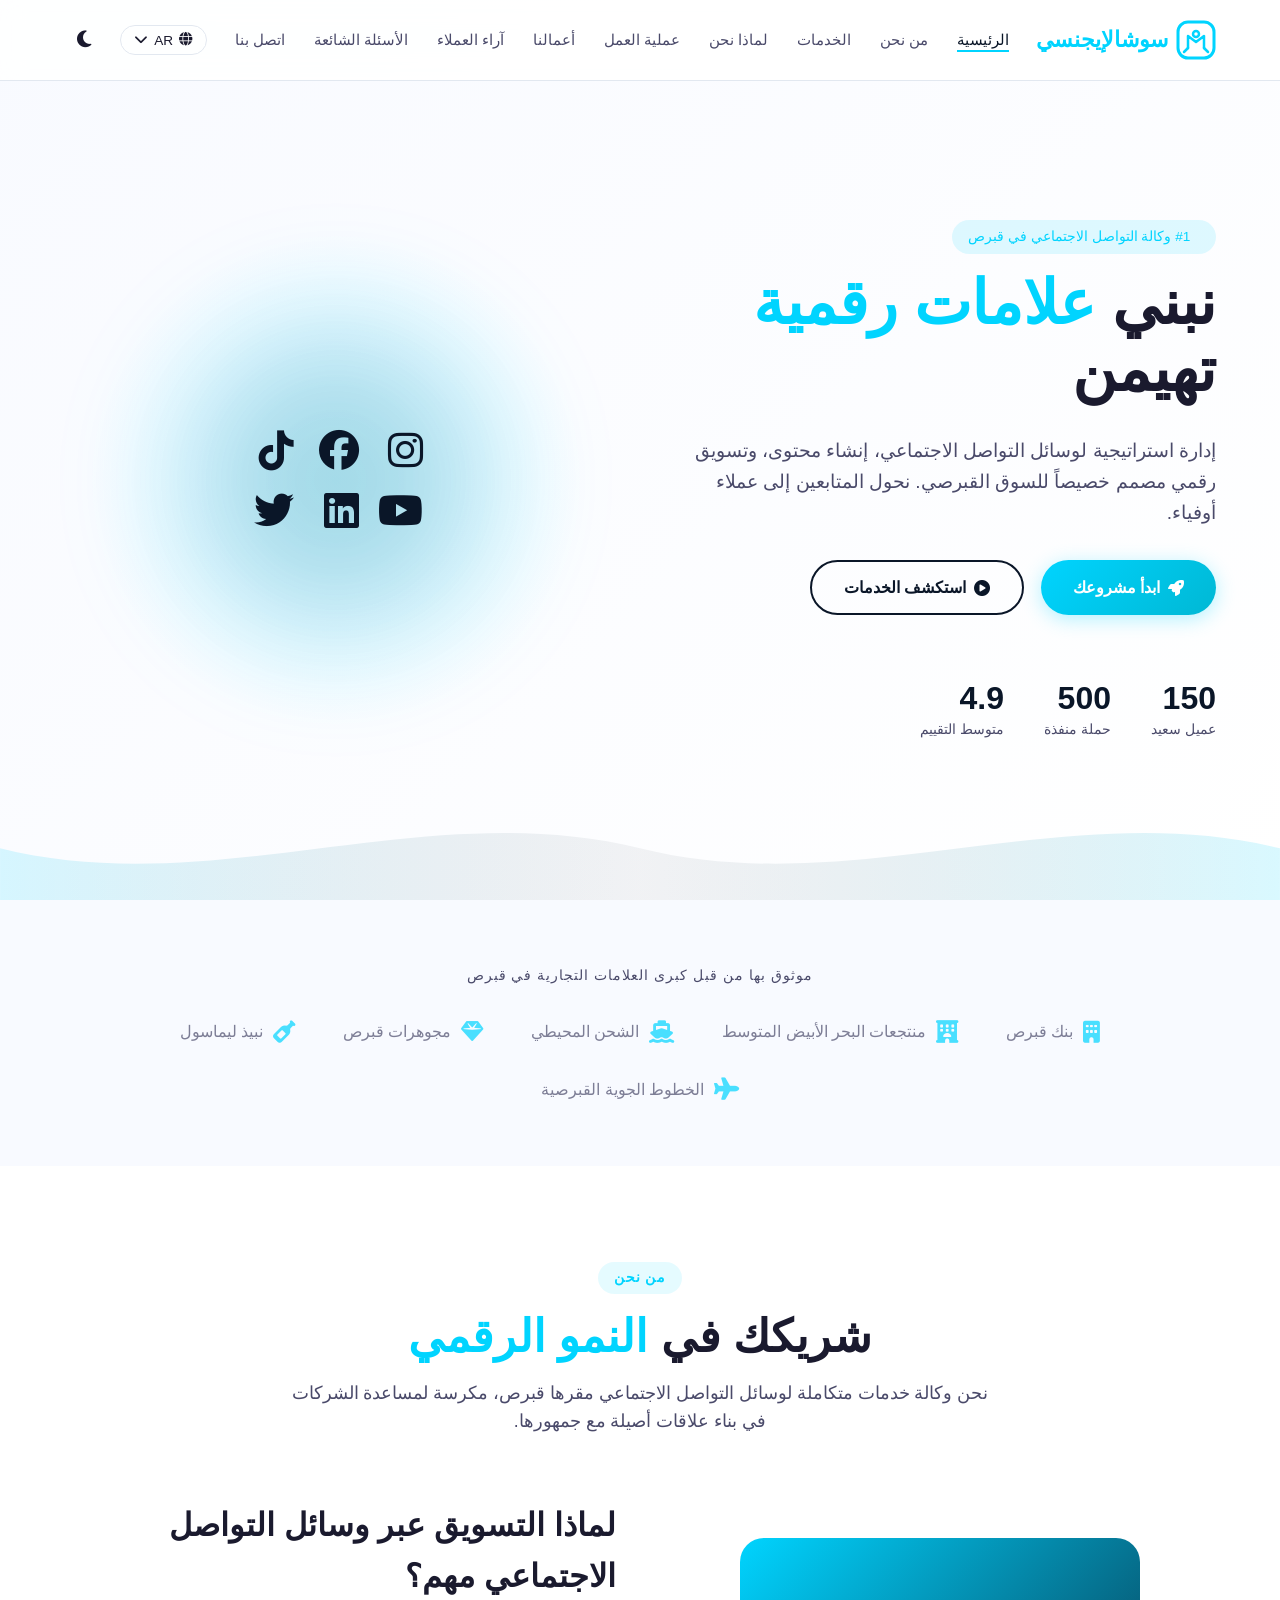
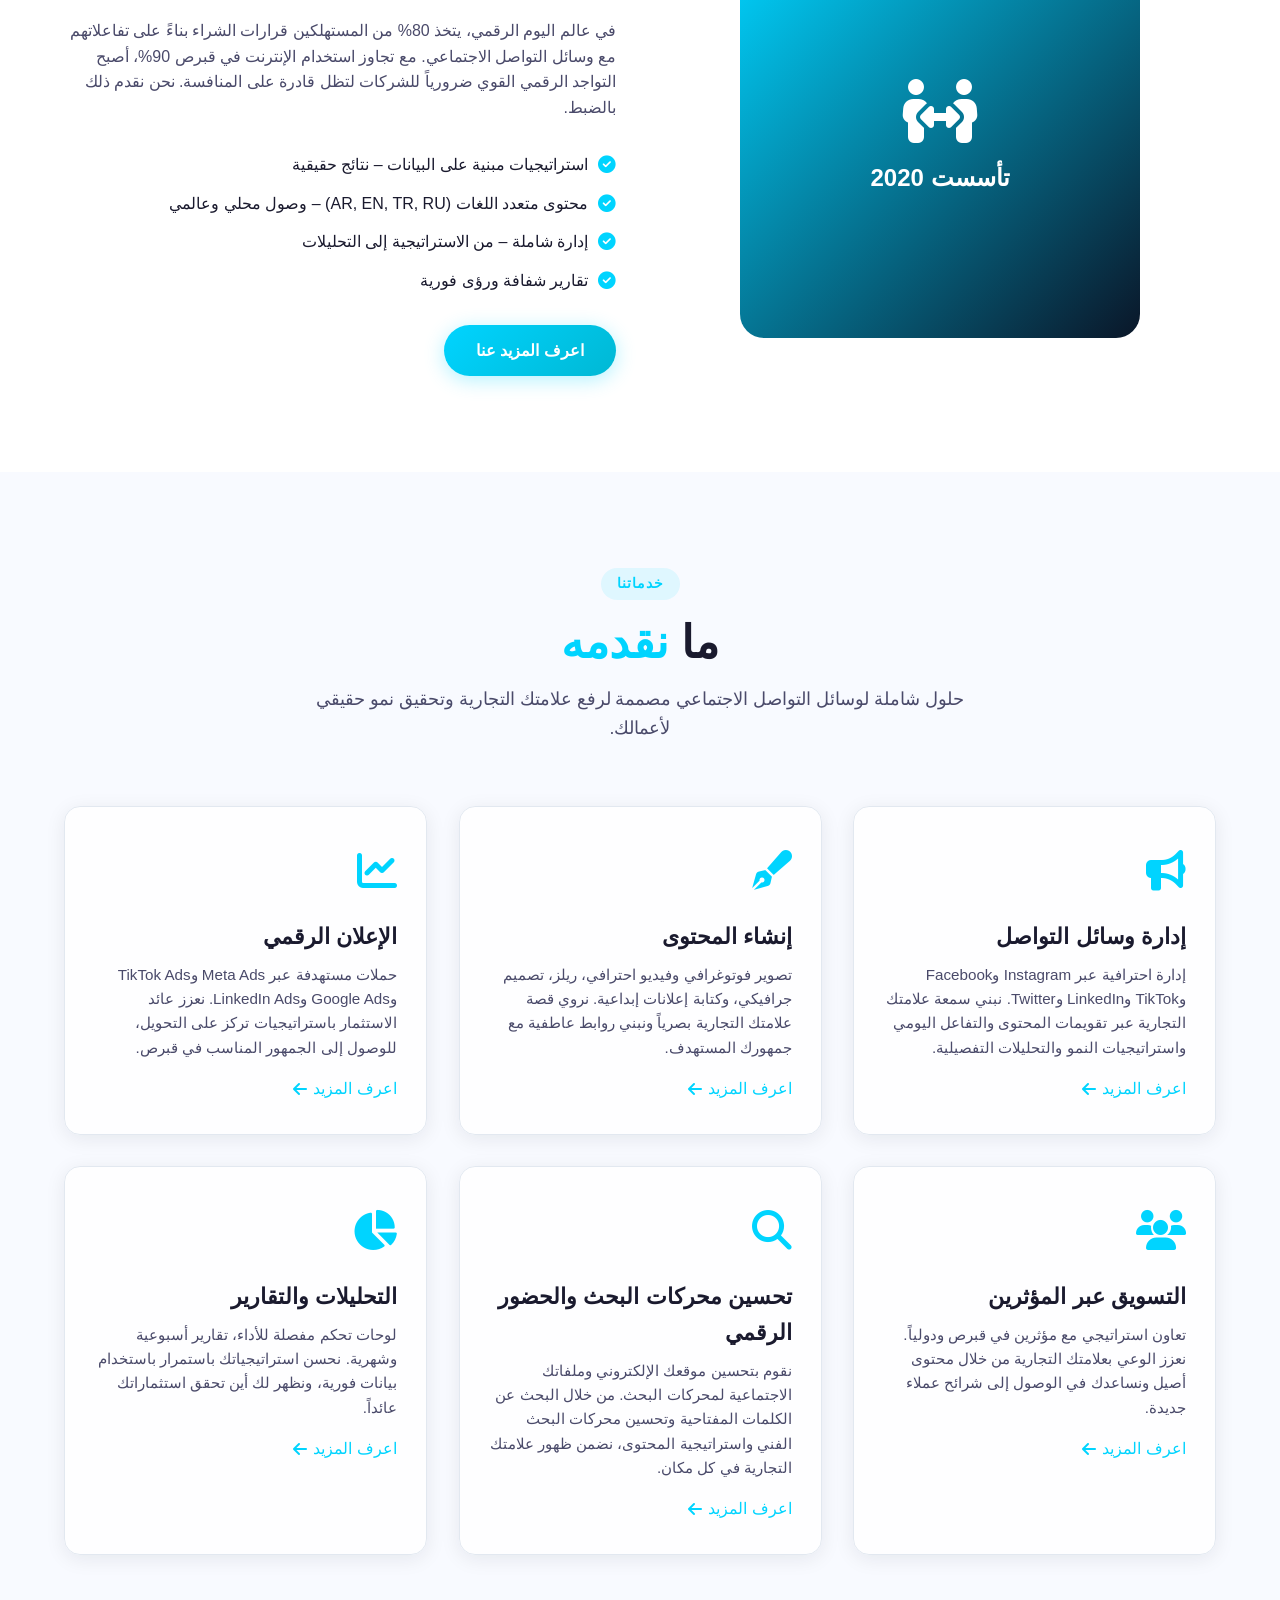
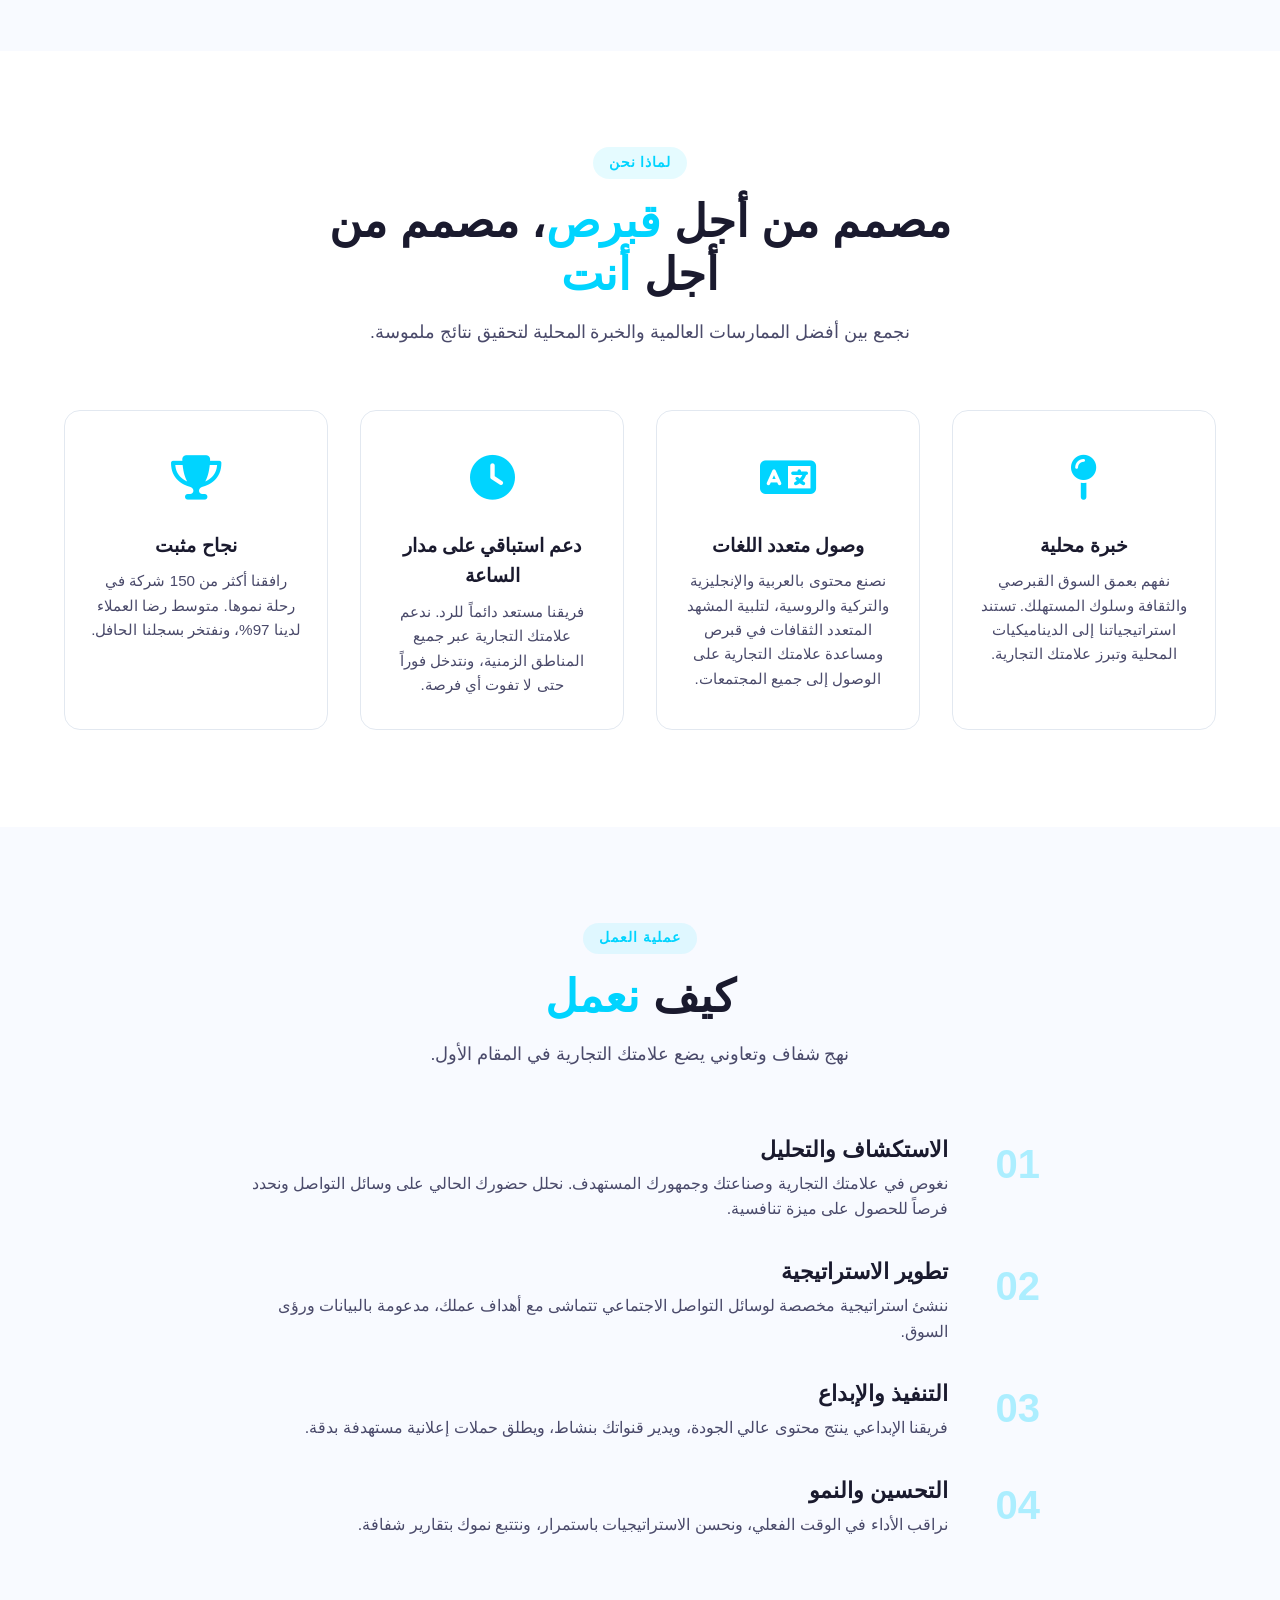
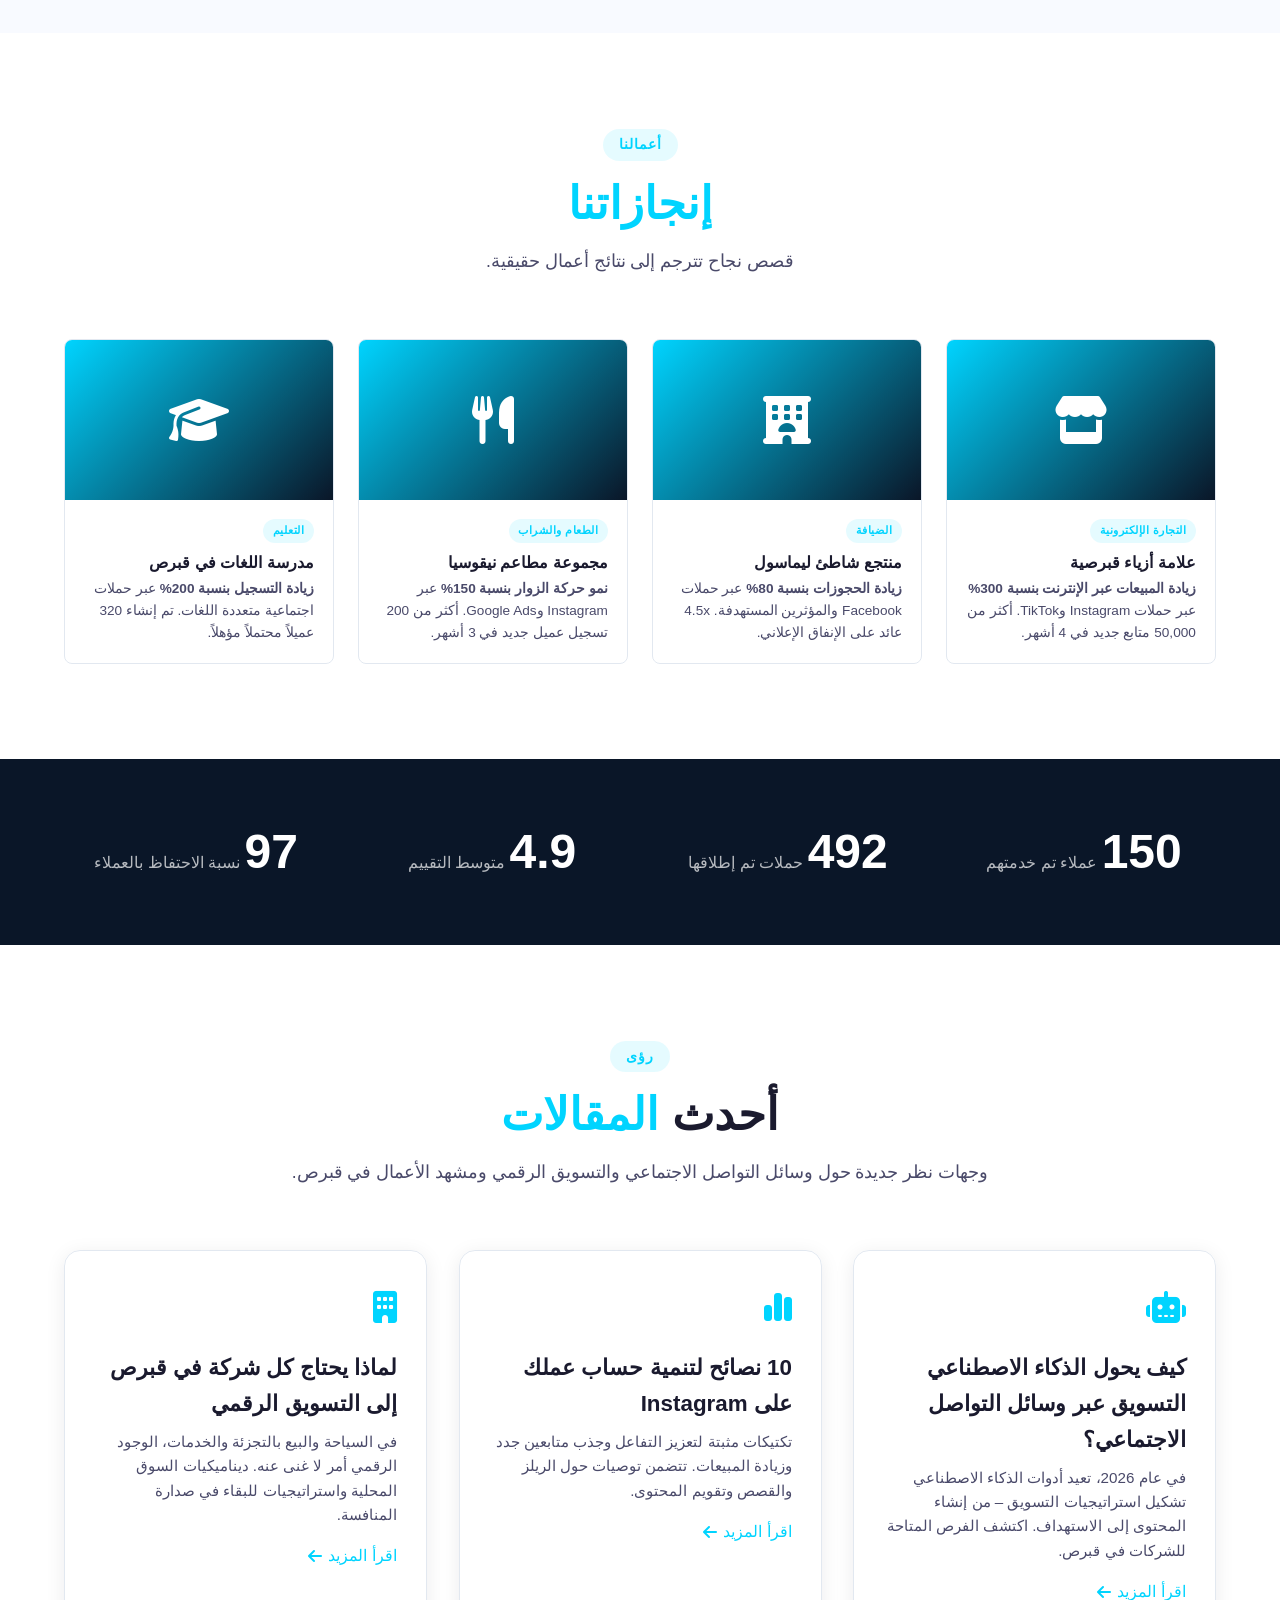
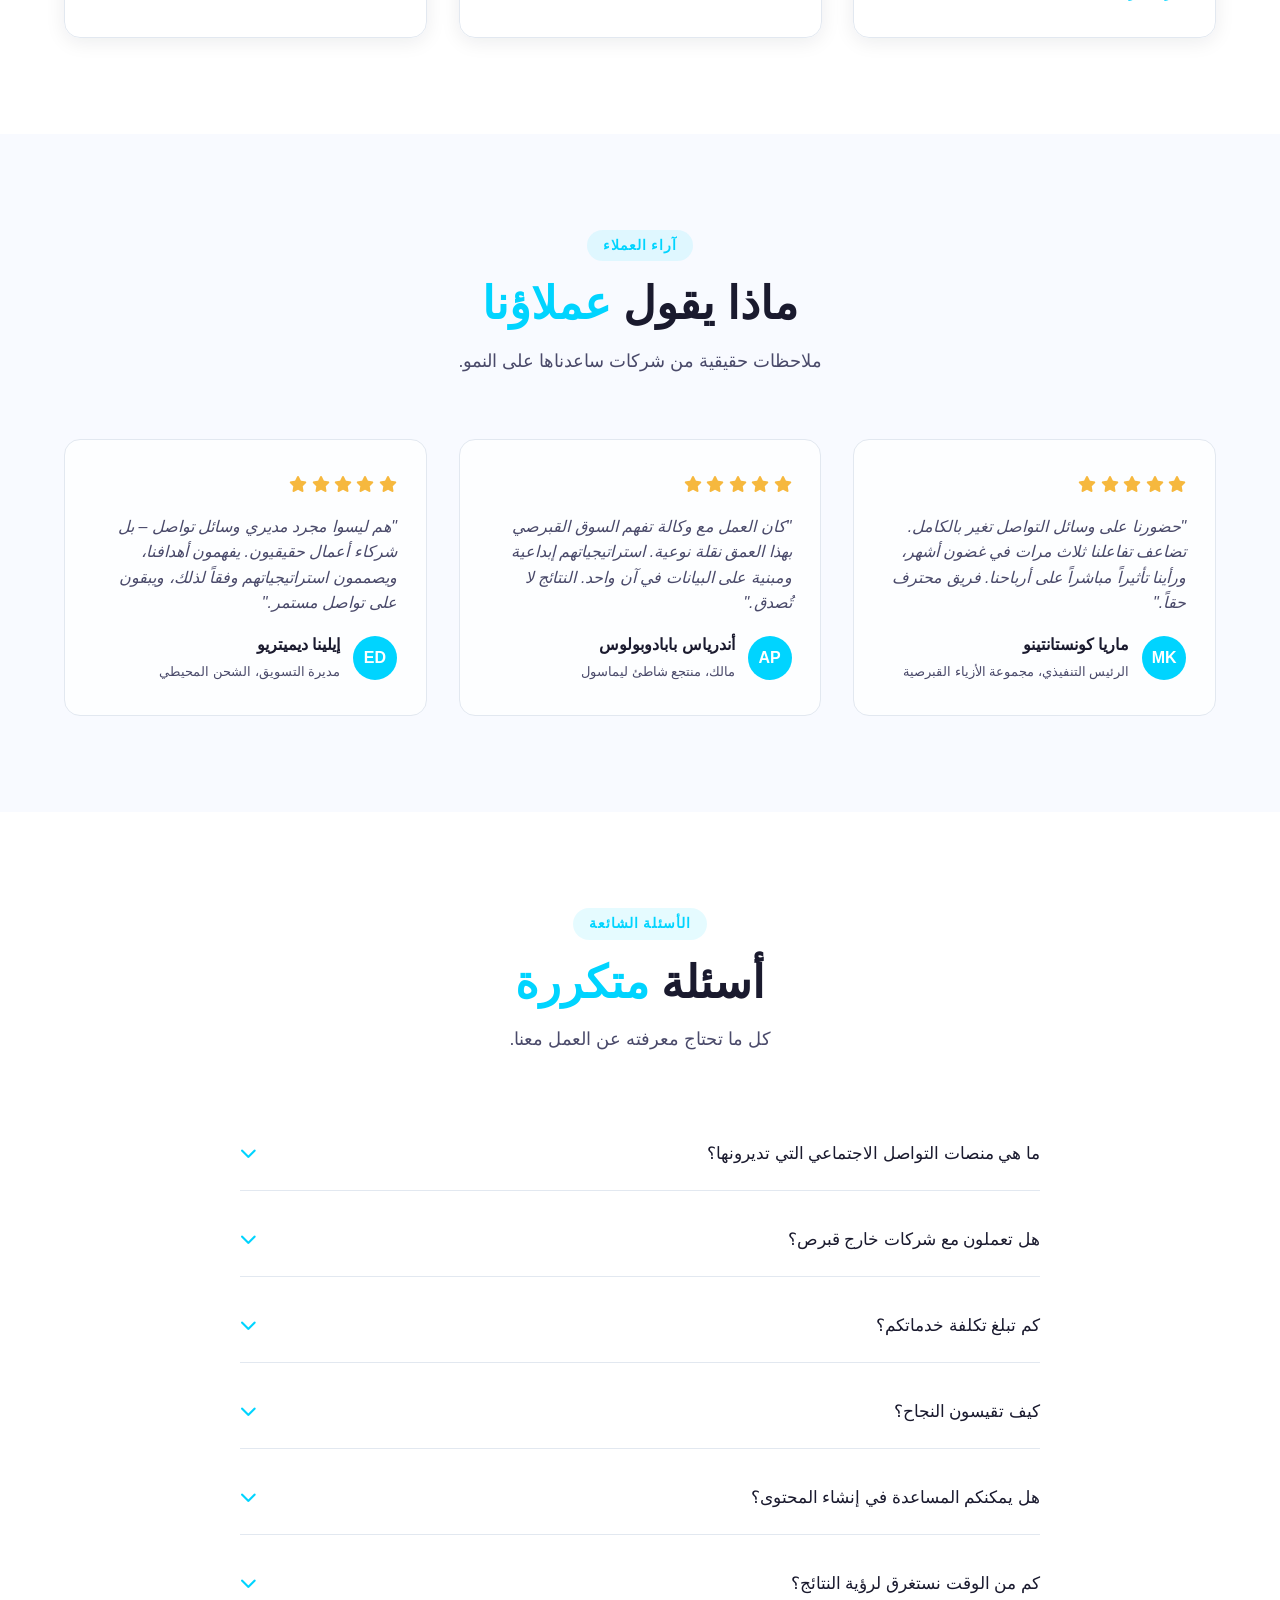
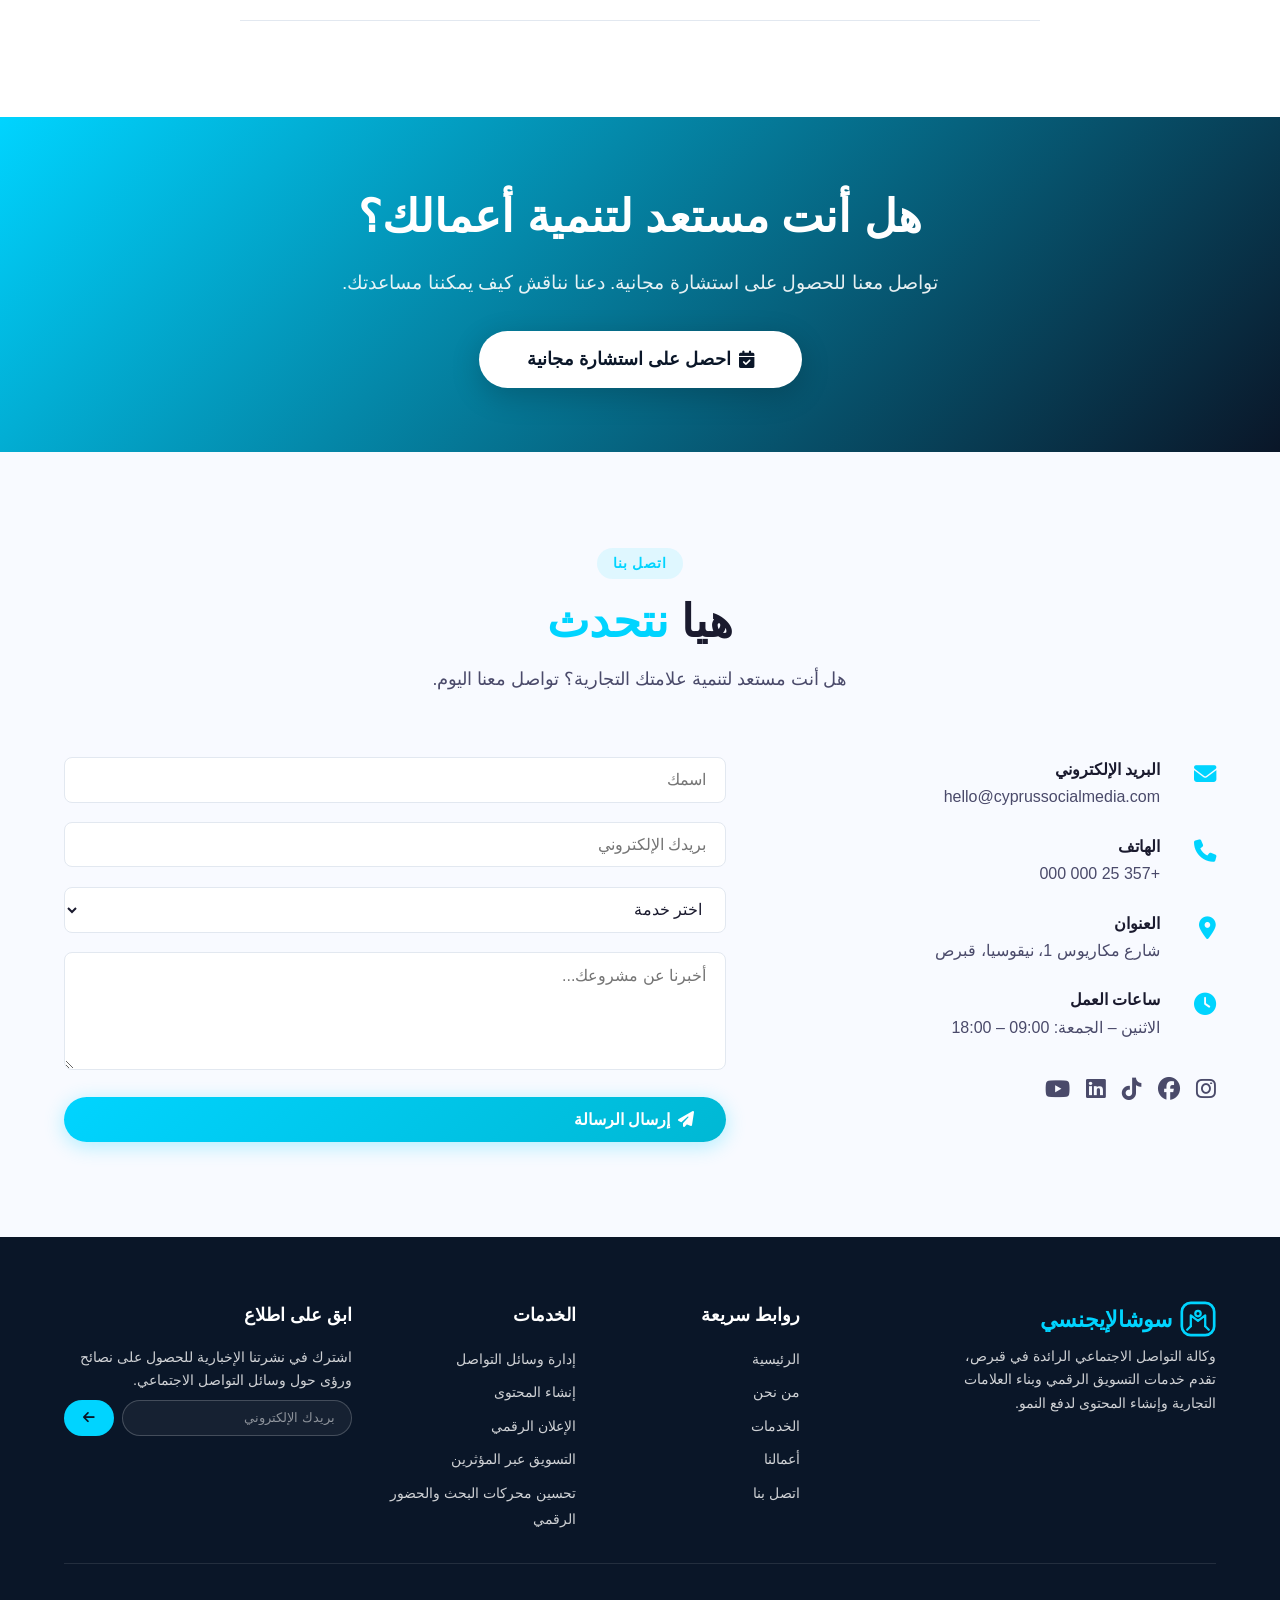
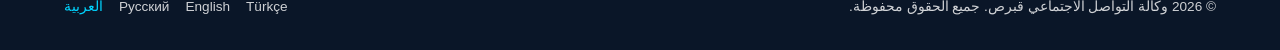
==== ar/index.html @ d65f8348 "first commit" ====
<!DOCTYPE html>
<html lang="ar" dir="rtl">

<head>
    <meta charset="UTF-8" />
    <meta name="viewport" content="width=device-width, initial-scale=1.0" />
    <title>وكالة التواصل الاجتماعي في قبرص | التسويق الرقمي وبناء العلامات التجارية</title>
    <meta name="description"
        content="وكالة التواصل الاجتماعي الرائدة في قبرص. خدمات التسويق الرقمي، بناء العلامات التجارية، إنشاء المحتوى، وإدارة وسائل التواصل الاجتماعي. نمّ علامتك التجارية على الإنترنت." />
    <link rel="canonical" href="https://cyprussocialmedia.com/ar/" />
    <link rel="alternate" hreflang="tr" href="https://cyprussocialmedia.com/" />
    <link rel="alternate" hreflang="en" href="https://cyprussocialmedia.com/en/" />
    <link rel="alternate" hreflang="ru" href="https://cyprussocialmedia.com/ru/" />
    <link rel="alternate" hreflang="ar" href="https://cyprussocialmedia.com/ar/" />
    <meta property="og:title" content="وكالة التواصل الاجتماعي في قبرص | التسويق الرقمي وبناء العلامات التجارية" />
    <meta property="og:description"
        content="وكالة التواصل الاجتماعي الرائدة في قبرص. خدمات التسويق الرقمي، بناء العلامات التجارية، إنشاء المحتوى، وإدارة وسائل التواصل الاجتماعي." />
    <meta property="og:type" content="website" />
    <meta name="robots" content="index, follow" />
    <link rel="icon" href="../favicon.ico" type="image/x-icon" />

    <!-- Preload critical fonts -->
    <link rel="preload"
        href="https://fonts.googleapis.com/css2?family=Inter:opsz,wght@14..32,300;14..32,400;14..32,500;14..32,600;14..32,700;14..32,800&display=swap"
        as="style" />

    <!-- Critical inlined CSS (above‑the‑fold) -->
    <style>
        /* Critical styles for initial render */
        * {
            margin: 0;
            padding: 0;
            box-sizing: border-box;
        }

        html {
            scroll-behavior: smooth;
        }

        body {
            font-family: 'Inter', -apple-system, BlinkMacSystemFont, 'Segoe UI', Roboto, sans-serif;
            background-color: #ffffff;
            color: #1a1a2e;
            line-height: 1.6;
            transition: background-color 0.3s ease, color 0.3s ease;
        }

        .container {
            max-width: 1200px;
            margin: 0 auto;
            padding: 0 1.5rem;
        }

        .navbar {
            position: fixed;
            top: 0;
            left: 0;
            width: 100%;
            z-index: 1000;
            background: rgba(255, 255, 255, 0.85);
            backdrop-filter: blur(12px);
            -webkit-backdrop-filter: blur(12px);
            border-bottom: 1px solid #e2e8f0;
            transition: all 0.3s ease;
        }

        .navbar-container {
            display: flex;
            justify-content: space-between;
            align-items: center;
            height: 80px;
        }

        .logo {
            display: flex;
            align-items: center;
            gap: 0.5rem;
            font-weight: 700;
            font-size: 1.4rem;
            text-decoration: none;
            color: #0a1628;
        }

        .logo span {
            color: #00d4ff;
        }

        .sr-only {
            position: absolute;
            width: 1px;
            height: 1px;
            padding: 0;
            margin: -1px;
            overflow: hidden;
            clip: rect(0, 0, 0, 0);
            border: 0;
        }
    </style>

    <!-- Non‑critical CSS (loads asynchronously) -->
    <link rel="stylesheet" href="../assets/css/variables.css" media="print" onload="this.media='all'" />
    <link rel="stylesheet" href="../assets/css/style.css" media="print" onload="this.media='all'" />
    <link rel="stylesheet" href="../assets/css/responsive.css" media="print" onload="this.media='all'" />
    <noscript>
        <link rel="stylesheet" href="../assets/css/variables.css" />
        <link rel="stylesheet" href="../assets/css/style.css" />
        <link rel="stylesheet" href="../assets/css/responsive.css" />
    </noscript>

    <!-- Font Awesome 6 (non‑blocking) -->
    <link rel="stylesheet" href="https://cdnjs.cloudflare.com/ajax/libs/font-awesome/6.5.0/css/all.min.css"
        media="print" onload="this.media='all'" />
    <noscript>
        <link rel="stylesheet" href="https://cdnjs.cloudflare.com/ajax/libs/font-awesome/6.5.0/css/all.min.css" />
    </noscript>
</head>

<body>

    <!-- ===== NAVBAR ===== -->
    <header class="navbar" id="navbar" role="navigation" aria-label="القائمة الرئيسية">
        <div class="container navbar-container">
            <a href="/ar/" class="logo" aria-label="وكالة التواصل الاجتماعي قبرص">
                <svg width="40" height="40" viewBox="0 0 40 40" fill="none" xmlns="http://www.w3.org/2000/svg">
                    <rect x="2" y="2" width="36" height="36" rx="10" stroke="#00d4ff" stroke-width="3" />
                    <path d="M12 28V16L20 22L28 16V28" stroke="#00d4ff" stroke-width="2.5" stroke-linecap="round"
                        stroke-linejoin="round" />
                    <circle cx="20" cy="14" r="3" stroke="#00d4ff" stroke-width="2.5" />
                    <path d="M28 28L32 32M12 28L8 32" stroke="#00d4ff" stroke-width="2.5" stroke-linecap="round" />
                </svg>
                <span>سوشال<span>إيجنسي</span></span>
            </a>

            <nav class="nav-menu" id="navMenu" aria-label="القائمة الرئيسية">
                <ul class="nav-links">
                    <li><a href="#hero" class="active">الرئيسية</a></li>
                    <li><a href="#about">من نحن</a></li>
                    <li><a href="#services">الخدمات</a></li>
                    <li><a href="#why-us">لماذا نحن</a></li>
                    <li><a href="#process">عملية العمل</a></li>
                    <li><a href="#portfolio">أعمالنا</a></li>
                    <li><a href="#testimonials">آراء العملاء</a></li>
                    <li><a href="#faq">الأسئلة الشائعة</a></li>
                    <li><a href="#contact">اتصل بنا</a></li>
                </ul>
            </nav>

            <div class="nav-actions">
                <div class="lang-switcher">
                    <button class="lang-btn" id="langBtn" aria-label="تبديل اللغة">
                        <i class="fas fa-globe"></i>
                        <span>AR</span>
                        <i class="fas fa-chevron-down"></i>
                        <span class="sr-only">تبديل اللغة</span>
                    </button>
                    <ul class="lang-dropdown" id="langDropdown">
                        <li><a href="/" hreflang="tr">Türkçe</a></li>
                        <li><a href="/en/" hreflang="en">English</a></li>
                        <li><a href="/ru/" hreflang="ru">Русский</a></li>
                        <li><a href="/ar/" hreflang="ar" class="active-lang">العربية</a></li>
                    </ul>
                </div>

                <button class="theme-toggle" id="themeToggle" aria-label="تبديل المظهر الداكن/الفاتح">
                    <i class="fas fa-moon"></i>
                    <span class="sr-only">تبديل المظهر</span>
                </button>

                <!-- Mobile toggle with hidden accessible label -->
                <button class="mobile-toggle" id="mobileToggle" aria-label="فتح/إغلاق القائمة" aria-expanded="false">
                    <span class="bar"></span>
                    <span class="bar"></span>
                    <span class="bar"></span>
                    <span class="sr-only">القائمة</span>
                    <span
                        style="position:absolute;width:1px;height:1px;padding:0;margin:-1px;overflow:hidden;clip:rect(0,0,0,0);border:0;">فتح/إغلاق
                        القائمة</span>
                </button>
            </div>
        </div>
    </header>

    <main>
        <!-- ===== HERO ===== -->
        <section id="hero" class="hero">
            <div class="container hero-container">
                <div class="hero-content">
                    <div class="hero-badge">
                        <i class="fas fa-sparkles"></i>
                        <span>#1 وكالة التواصل الاجتماعي في قبرص</span>
                    </div>
                    <h1>نبني <span>علامات رقمية</span> تهيمن</h1>
                    <p>إدارة استراتيجية لوسائل التواصل الاجتماعي، إنشاء محتوى، وتسويق رقمي مصمم خصيصاً للسوق القبرصي.
                        نحول المتابعين إلى عملاء أوفياء.</p>
                    <div class="hero-buttons">
                        <a href="#contact" class="btn btn-primary">
                            <i class="fas fa-rocket"></i> ابدأ مشروعك
                        </a>
                        <a href="#services" class="btn btn-outline">
                            <i class="fas fa-play-circle"></i> استكشف الخدمات
                        </a>
                    </div>
                    <div class="hero-stats">
                        <div class="hero-stat">
                            <span class="stat-number" data-target="150">0</span>
                            <span class="stat-label">عميل سعيد</span>
                        </div>
                        <div class="hero-stat">
                            <span class="stat-number" data-target="500">0</span>
                            <span class="stat-label">حملة منفذة</span>
                        </div>
                        <div class="hero-stat">
                            <span class="stat-number" data-target="4.9">0</span>
                            <span class="stat-label">متوسط التقييم</span>
                        </div>
                    </div>
                </div>
                <div class="hero-visual">
                    <div class="hero-image-wrapper">
                        <div class="hero-image-placeholder">
                            <div class="hero-orb"></div>
                            <div class="hero-orb-secondary"></div>
                            <div class="hero-content-icons">
                                <i class="fab fa-instagram"></i>
                                <i class="fab fa-facebook"></i>
                                <i class="fab fa-tiktok"></i>
                                <i class="fab fa-youtube"></i>
                                <i class="fab fa-linkedin"></i>
                                <i class="fab fa-twitter"></i>
                            </div>
                        </div>
                    </div>
                </div>
            </div>
            <div class="hero-wave">
                <svg viewBox="0 0 1440 120" fill="none" xmlns="http://www.w3.org/2000/svg">
                    <path d="M0 60C240 120 480 0 720 60C960 120 1200 0 1440 60V120H0V60Z" fill="url(#heroWave)" />
                    <defs>
                        <linearGradient id="heroWave" x1="0" y1="0" x2="1" y2="0">
                            <stop offset="0%" stop-color="#00d4ff" stop-opacity="0.15" />
                            <stop offset="50%" stop-color="#0a1628" stop-opacity="0.05" />
                            <stop offset="100%" stop-color="#00d4ff" stop-opacity="0.15" />
                        </linearGradient>
                    </defs>
                </svg>
            </div>
        </section>

        <!-- ===== شركات موثوقة ===== -->
        <section id="trusted" class="trusted">
            <div class="container">
                <p class="trusted-label">موثوق بها من قبل كبرى العلامات التجارية في قبرص</p>
                <div class="trusted-grid">
                    <div class="trusted-item"><i class="fas fa-building"></i> <span>بنك قبرص</span></div>
                    <div class="trusted-item"><i class="fas fa-hotel"></i> <span>منتجعات البحر الأبيض المتوسط</span>
                    </div>
                    <div class="trusted-item"><i class="fas fa-ship"></i> <span>الشحن المحيطي</span></div>
                    <div class="trusted-item"><i class="fas fa-gem"></i> <span>مجوهرات قبرص</span></div>
                    <div class="trusted-item"><i class="fas fa-wine-bottle"></i> <span>نبيذ ليماسول</span></div>
                    <div class="trusted-item"><i class="fas fa-plane"></i> <span>الخطوط الجوية القبرصية</span></div>
                </div>
            </div>
        </section>

        <!-- ===== من نحن ===== -->
        <section id="about" class="about">
            <div class="container">
                <div class="section-header">
                    <span class="section-tag">من نحن</span>
                    <h2>شريكك في <span>النمو الرقمي</span></h2>
                    <p>نحن وكالة خدمات متكاملة لوسائل التواصل الاجتماعي مقرها قبرص، مكرسة لمساعدة الشركات في بناء
                        علاقات أصيلة مع جمهورها.</p>
                </div>
                <div class="about-grid">
                    <div class="about-image">
                        <div class="about-image-placeholder">
                            <i class="fas fa-people-arrows"></i>
                            <span>تأسست 2020</span>
                        </div>
                    </div>
                    <div class="about-content">
                        <h3>لماذا التسويق عبر وسائل التواصل الاجتماعي مهم؟</h3>
                        <p>في عالم اليوم الرقمي، يتخذ 80% من المستهلكين قرارات الشراء بناءً على تفاعلاتهم مع وسائل
                            التواصل الاجتماعي. مع تجاوز استخدام الإنترنت في قبرص 90%، أصبح التواجد الرقمي القوي
                            ضرورياً للشركات لتظل قادرة على المنافسة. نحن نقدم ذلك بالضبط.</p>
                        <ul class="about-features">
                            <li><i class="fas fa-check-circle"></i> <span>استراتيجيات مبنية على البيانات – نتائج
                                    حقيقية</span></li>
                            <li><i class="fas fa-check-circle"></i> <span>محتوى متعدد اللغات (AR, EN, TR, RU) –
                                    وصول محلي وعالمي</span></li>
                            <li><i class="fas fa-check-circle"></i> <span>إدارة شاملة – من الاستراتيجية إلى
                                    التحليلات</span></li>
                            <li><i class="fas fa-check-circle"></i> <span>تقارير شفافة ورؤى فورية</span></li>
                        </ul>
                        <a href="#contact" class="btn btn-primary">اعرف المزيد عنا</a>
                    </div>
                </div>
            </div>
        </section>

        <!-- ===== الخدمات ===== -->
        <section id="services" class="services">
            <div class="container">
                <div class="section-header">
                    <span class="section-tag">خدماتنا</span>
                    <h2>ما <span>نقدمه</span></h2>
                    <p>حلول شاملة لوسائل التواصل الاجتماعي مصممة لرفع علامتك التجارية وتحقيق نمو حقيقي لأعمالك.</p>
                </div>
                <div class="services-grid">
                    <div class="service-card">
                        <div class="service-icon"><i class="fas fa-bullhorn"></i></div>
                        <h3>إدارة وسائل التواصل</h3>
                        <p>إدارة احترافية عبر Instagram وFacebook وTikTok وLinkedIn وTwitter. نبني سمعة علامتك
                            التجارية عبر تقويمات المحتوى والتفاعل اليومي واستراتيجيات النمو والتحليلات التفصيلية.</p>
                        <a href="#contact" class="service-link">اعرف المزيد <i class="fas fa-arrow-left"></i></a>
                    </div>
                    <div class="service-card">
                        <div class="service-icon"><i class="fas fa-pen-fancy"></i></div>
                        <h3>إنشاء المحتوى</h3>
                        <p>تصوير فوتوغرافي وفيديو احترافي، ريلز، تصميم جرافيكي، وكتابة إعلانات إبداعية. نروي قصة
                            علامتك التجارية بصرياً ونبني روابط عاطفية مع جمهورك المستهدف.</p>
                        <a href="#contact" class="service-link">اعرف المزيد <i class="fas fa-arrow-left"></i></a>
                    </div>
                    <div class="service-card">
                        <div class="service-icon"><i class="fas fa-chart-line"></i></div>
                        <h3>الإعلان الرقمي</h3>
                        <p>حملات مستهدفة عبر Meta Ads وTikTok Ads وGoogle Ads وLinkedIn Ads. نعزز عائد الاستثمار
                            باستراتيجيات تركز على التحويل، للوصول إلى الجمهور المناسب في قبرص.</p>
                        <a href="#contact" class="service-link">اعرف المزيد <i class="fas fa-arrow-left"></i></a>
                    </div>
                    <div class="service-card">
                        <div class="service-icon"><i class="fas fa-users"></i></div>
                        <h3>التسويق عبر المؤثرين</h3>
                        <p>تعاون استراتيجي مع مؤثرين في قبرص ودولياً. نعزز الوعي بعلامتك التجارية من خلال محتوى أصيل
                            ونساعدك في الوصول إلى شرائح عملاء جديدة.</p>
                        <a href="#contact" class="service-link">اعرف المزيد <i class="fas fa-arrow-left"></i></a>
                    </div>
                    <div class="service-card">
                        <div class="service-icon"><i class="fas fa-search"></i></div>
                        <h3>تحسين محركات البحث والحضور الرقمي</h3>
                        <p>نقوم بتحسين موقعك الإلكتروني وملفاتك الاجتماعية لمحركات البحث. من خلال البحث عن الكلمات
                            المفتاحية وتحسين محركات البحث الفني واستراتيجية المحتوى، نضمن ظهور علامتك التجارية في كل
                            مكان.</p>
                        <a href="#contact" class="service-link">اعرف المزيد <i class="fas fa-arrow-left"></i></a>
                    </div>
                    <div class="service-card">
                        <div class="service-icon"><i class="fas fa-chart-pie"></i></div>
                        <h3>التحليلات والتقارير</h3>
                        <p>لوحات تحكم مفصلة للأداء، تقارير أسبوعية وشهرية. نحسن استراتيجياتك باستمرار باستخدام بيانات
                            فورية، ونظهر لك أين تحقق استثماراتك عائداً.</p>
                        <a href="#contact" class="service-link">اعرف المزيد <i class="fas fa-arrow-left"></i></a>
                    </div>
                </div>
            </div>
        </section>

        <!-- ===== لماذا نحن ===== -->
        <section id="why-us" class="why-us">
            <div class="container">
                <div class="section-header">
                    <span class="section-tag">لماذا نحن</span>
                    <h2>مصمم من أجل <span>قبرص</span>، مصمم من أجل <span>أنت</span></h2>
                    <p>نجمع بين أفضل الممارسات العالمية والخبرة المحلية لتحقيق نتائج ملموسة.</p>
                </div>
                <div class="why-grid">
                    <div class="why-card">
                        <div class="why-icon"><i class="fas fa-map-pin"></i></div>
                        <h3>خبرة محلية</h3>
                        <p>نفهم بعمق السوق القبرصي والثقافة وسلوك المستهلك. تستند استراتيجياتنا إلى الديناميكيات
                            المحلية وتبرز علامتك التجارية.</p>
                    </div>
                    <div class="why-card">
                        <div class="why-icon"><i class="fas fa-language"></i></div>
                        <h3>وصول متعدد اللغات</h3>
                        <p>نصنع محتوى بالعربية والإنجليزية والتركية والروسية، لتلبية المشهد المتعدد الثقافات في قبرص
                            ومساعدة علامتك التجارية على الوصول إلى جميع المجتمعات.</p>
                    </div>
                    <div class="why-card">
                        <div class="why-icon"><i class="fas fa-clock"></i></div>
                        <h3>دعم استباقي على مدار الساعة</h3>
                        <p>فريقنا مستعد دائماً للرد. ندعم علامتك التجارية عبر جميع المناطق الزمنية، ونتدخل فوراً حتى
                            لا تفوت أي فرصة.</p>
                    </div>
                    <div class="why-card">
                        <div class="why-icon"><i class="fas fa-trophy"></i></div>
                        <h3>نجاح مثبت</h3>
                        <p>رافقنا أكثر من 150 شركة في رحلة نموها. متوسط رضا العملاء لدينا 97%، ونفتخر بسجلنا
                            الحافل.</p>
                    </div>
                </div>
            </div>
        </section>

        <!-- ===== عملية العمل ===== -->
        <section id="process" class="process">
            <div class="container">
                <div class="section-header">
                    <span class="section-tag">عملية العمل</span>
                    <h2>كيف <span>نعمل</span></h2>
                    <p>نهج شفاف وتعاوني يضع علامتك التجارية في المقام الأول.</p>
                </div>
                <div class="process-steps">
                    <div class="process-step">
                        <div class="step-number">01</div>
                        <div class="step-content">
                            <h3>الاستكشاف والتحليل</h3>
                            <p>نغوص في علامتك التجارية وصناعتك وجمهورك المستهدف. نحلل حضورك الحالي على وسائل التواصل
                                ونحدد فرصاً للحصول على ميزة تنافسية.</p>
                        </div>
                    </div>
                    <div class="process-step">
                        <div class="step-number">02</div>
                        <div class="step-content">
                            <h3>تطوير الاستراتيجية</h3>
                            <p>ننشئ استراتيجية مخصصة لوسائل التواصل الاجتماعي تتماشى مع أهداف عملك، مدعومة بالبيانات
                                ورؤى السوق.</p>
                        </div>
                    </div>
                    <div class="process-step">
                        <div class="step-number">03</div>
                        <div class="step-content">
                            <h3>التنفيذ والإبداع</h3>
                            <p>فريقنا الإبداعي ينتج محتوى عالي الجودة، ويدير قنواتك بنشاط، ويطلق حملات إعلانية
                                مستهدفة بدقة.</p>
                        </div>
                    </div>
                    <div class="process-step">
                        <div class="step-number">04</div>
                        <div class="step-content">
                            <h3>التحسين والنمو</h3>
                            <p>نراقب الأداء في الوقت الفعلي، ونحسن الاستراتيجيات باستمرار، ونتتبع نموك بتقارير
                                شفافة.</p>
                        </div>
                    </div>
                </div>
            </div>
        </section>

        <!-- ===== أعمالنا / دراسات الحالة ===== -->
        <section id="portfolio" class="portfolio">
            <div class="container">
                <div class="section-header">
                    <span class="section-tag">أعمالنا</span>
                    <h2><span>إنجازاتنا</span></h2>
                    <p>قصص نجاح تترجم إلى نتائج أعمال حقيقية.</p>
                </div>
                <div class="portfolio-grid">
                    <div class="portfolio-item">
                        <div class="portfolio-card">
                            <div class="portfolio-image"><i class="fas fa-store"></i></div>
                            <div class="portfolio-info">
                                <span class="portfolio-tag">التجارة الإلكترونية</span>
                                <h3>علامة أزياء قبرصية</h3>
                                <p><strong>زيادة المبيعات عبر الإنترنت بنسبة 300%</strong> عبر حملات Instagram
                                    وTikTok. أكثر من 50,000 متابع جديد في 4 أشهر.</p>
                            </div>
                        </div>
                    </div>
                    <div class="portfolio-item">
                        <div class="portfolio-card">
                            <div class="portfolio-image"><i class="fas fa-hotel"></i></div>
                            <div class="portfolio-info">
                                <span class="portfolio-tag">الضيافة</span>
                                <h3>منتجع شاطئ ليماسول</h3>
                                <p><strong>زيادة الحجوزات بنسبة 80%</strong> عبر حملات Facebook والمؤثرين المستهدفة.
                                    4.5x عائد على الإنفاق الإعلاني.</p>
                            </div>
                        </div>
                    </div>
                    <div class="portfolio-item">
                        <div class="portfolio-card">
                            <div class="portfolio-image"><i class="fas fa-utensils"></i></div>
                            <div class="portfolio-info">
                                <span class="portfolio-tag">الطعام والشراب</span>
                                <h3>مجموعة مطاعم نيقوسيا</h3>
                                <p><strong>نمو حركة الزوار بنسبة 150%</strong> عبر Instagram وGoogle Ads. أكثر من
                                    200 تسجيل عميل جديد في 3 أشهر.</p>
                            </div>
                        </div>
                    </div>
                    <div class="portfolio-item">
                        <div class="portfolio-card">
                            <div class="portfolio-image"><i class="fas fa-graduation-cap"></i></div>
                            <div class="portfolio-info">
                                <span class="portfolio-tag">التعليم</span>
                                <h3>مدرسة اللغات في قبرص</h3>
                                <p><strong>زيادة التسجيل بنسبة 200%</strong> عبر حملات اجتماعية متعددة اللغات. تم
                                    إنشاء 320 عميلاً محتملاً مؤهلاً.</p>
                            </div>
                        </div>
                    </div>
                </div>
            </div>
        </section>

        <!-- ===== إحصائيات ===== -->
        <section id="statistics" class="statistics">
            <div class="container">
                <div class="stats-grid">
                    <div class="stat-item">
                        <span class="stat-number" data-target="150">0</span>
                        <span class="stat-label">عملاء تم خدمتهم</span>
                    </div>
                    <div class="stat-item">
                        <span class="stat-number" data-target="500">0</span>
                        <span class="stat-label">حملات تم إطلاقها</span>
                    </div>
                    <div class="stat-item">
                        <span class="stat-number" data-target="4.9">0</span>
                        <span class="stat-label">متوسط التقييم</span>
                    </div>
                    <div class="stat-item">
                        <span class="stat-number" data-target="97">0</span>
                        <span class="stat-label">نسبة الاحتفاظ بالعملاء</span>
                    </div>
                </div>
            </div>
        </section>

        <!-- ===== أحدث الرؤى (معاينة المدونة) ===== -->
        <section id="insights" class="services" style="background: var(--color-bg);">
            <div class="container">
                <div class="section-header">
                    <span class="section-tag">رؤى</span>
                    <h2>أحدث <span>المقالات</span></h2>
                    <p>وجهات نظر جديدة حول وسائل التواصل الاجتماعي والتسويق الرقمي ومشهد الأعمال في قبرص.</p>
                </div>
                <div class="services-grid">
                    <div class="service-card">
                        <div class="service-icon" style="font-size: 2rem;"><i class="fas fa-robot"></i></div>
                        <h3>كيف يحول الذكاء الاصطناعي التسويق عبر وسائل التواصل الاجتماعي؟</h3>
                        <p>في عام 2026، تعيد أدوات الذكاء الاصطناعي تشكيل استراتيجيات التسويق – من إنشاء المحتوى إلى
                            الاستهداف. اكتشف الفرص المتاحة للشركات في قبرص.</p>
                        <a href="#" class="service-link">اقرأ المزيد <i class="fas fa-arrow-left"></i></a>
                    </div>
                    <div class="service-card">
                        <div class="service-icon" style="font-size: 2rem;"><i class="fas fa-chart-simple"></i></div>
                        <h3>10 نصائح لتنمية حساب عملك على Instagram</h3>
                        <p>تكتيكات مثبتة لتعزيز التفاعل وجذب متابعين جدد وزيادة المبيعات. تتضمن توصيات حول الريلز
                            والقصص وتقويم المحتوى.</p>
                        <a href="#" class="service-link">اقرأ المزيد <i class="fas fa-arrow-left"></i></a>
                    </div>
                    <div class="service-card">
                        <div class="service-icon" style="font-size: 2rem;"><i class="fas fa-building"></i></div>
                        <h3>لماذا يحتاج كل شركة في قبرص إلى التسويق الرقمي</h3>
                        <p>في السياحة والبيع بالتجزئة والخدمات، الوجود الرقمي أمر لا غنى عنه. ديناميكيات السوق
                            المحلية واستراتيجيات للبقاء في صدارة المنافسة.</p>
                        <a href="#" class="service-link">اقرأ المزيد <i class="fas fa-arrow-left"></i></a>
                    </div>
                </div>
            </div>
        </section>

        <!-- ===== آراء العملاء ===== -->
        <section id="testimonials" class="testimonials">
            <div class="container">
                <div class="section-header">
                    <span class="section-tag">آراء العملاء</span>
                    <h2>ماذا يقول <span>عملاؤنا</span></h2>
                    <p>ملاحظات حقيقية من شركات ساعدناها على النمو.</p>
                </div>
                <div class="testimonials-grid">
                    <div class="testimonial-card">
                        <div class="testimonial-stars">
                            <i class="fas fa-star"></i>
                            <i class="fas fa-star"></i>
                            <i class="fas fa-star"></i>
                            <i class="fas fa-star"></i>
                            <i class="fas fa-star"></i>
                        </div>
                        <p>"حضورنا على وسائل التواصل تغير بالكامل. تضاعف تفاعلنا ثلاث مرات في غضون أشهر، ورأينا
                            تأثيراً مباشراً على أرباحنا. فريق محترف حقاً."</p>
                        <div class="testimonial-author">
                            <div class="author-avatar">MK</div>
                            <div>
                                <span class="author-name">ماريا كونستانتينو</span>
                                <span class="author-title">الرئيس التنفيذي، مجموعة الأزياء القبرصية</span>
                            </div>
                        </div>
                    </div>
                    <div class="testimonial-card">
                        <div class="testimonial-stars">
                            <i class="fas fa-star"></i>
                            <i class="fas fa-star"></i>
                            <i class="fas fa-star"></i>
                            <i class="fas fa-star"></i>
                            <i class="fas fa-star"></i>
                        </div>
                        <p>"كان العمل مع وكالة تفهم السوق القبرصي بهذا العمق نقلة نوعية. استراتيجياتهم إبداعية ومبنية
                            على البيانات في آن واحد. النتائج لا تُصدق."</p>
                        <div class="testimonial-author">
                            <div class="author-avatar">AP</div>
                            <div>
                                <span class="author-name">أندرياس بابادوبولوس</span>
                                <span class="author-title">مالك، منتجع شاطئ ليماسول</span>
                            </div>
                        </div>
                    </div>
                    <div class="testimonial-card">
                        <div class="testimonial-stars">
                            <i class="fas fa-star"></i>
                            <i class="fas fa-star"></i>
                            <i class="fas fa-star"></i>
                            <i class="fas fa-star"></i>
                            <i class="fas fa-star"></i>
                        </div>
                        <p>"هم ليسوا مجرد مديري وسائل تواصل – بل شركاء أعمال حقيقيون. يفهمون أهدافنا، ويصممون
                            استراتيجياتهم وفقاً لذلك، ويبقون على تواصل مستمر."</p>
                        <div class="testimonial-author">
                            <div class="author-avatar">ED</div>
                            <div>
                                <span class="author-name">إيلينا ديميتريو</span>
                                <span class="author-title">مديرة التسويق، الشحن المحيطي</span>
                            </div>
                        </div>
                    </div>
                </div>
            </div>
        </section>

        <!-- ===== الأسئلة الشائعة ===== -->
        <section id="faq" class="faq">
            <div class="container">
                <div class="section-header">
                    <span class="section-tag">الأسئلة الشائعة</span>
                    <h2>أسئلة <span>متكررة</span></h2>
                    <p>كل ما تحتاج معرفته عن العمل معنا.</p>
                </div>
                <div class="faq-grid">
                    <div class="faq-item">
                        <button class="faq-question" aria-expanded="false">
                            <span>ما هي منصات التواصل الاجتماعي التي تديرونها؟</span>
                            <i class="fas fa-chevron-down"></i>
                        </button>
                        <div class="faq-answer">
                            <p>ندير جميع المنصات الرئيسية بما في ذلك Instagram وFacebook وTikTok وLinkedIn وYouTube
                                وTwitter. نخصص نهجنا لكل منصة بناءً على جمهورك وأهدافك.</p>
                        </div>
                    </div>
                    <div class="faq-item">
                        <button class="faq-question" aria-expanded="false">
                            <span>هل تعملون مع شركات خارج قبرص؟</span>
                            <i class="fas fa-chevron-down"></i>
                        </button>
                        <div class="faq-answer">
                            <p>نعم، نعمل أيضاً مع عملاء دوليين. لدى فريقنا خبرة في إدارة الحملات في أوروبا والشرق
                                الأوسط وخارجها. نقدم دعماً متعدد اللغات واستراتيجيات موضعية.</p>
                        </div>
                    </div>
                    <div class="faq-item">
                        <button class="faq-question" aria-expanded="false">
                            <span>كم تبلغ تكلفة خدماتكم؟</span>
                            <i class="fas fa-chevron-down"></i>
                        </button>
                        <div class="faq-answer">
                            <p>نقدم حزم أسعار مرنة مصممة حسب حجم عملك وأهدافك. من خطط الإدارة الشهرية إلى الحملات
                                القائمة على المشاريع، سنجد حلاً يناسب ميزانيتك. اتصل بنا للحصول على عرض سعر
                                مجاني.</p>
                        </div>
                    </div>
                    <div class="faq-item">
                        <button class="faq-question" aria-expanded="false">
                            <span>كيف تقيسون النجاح؟</span>
                            <i class="fas fa-chevron-down"></i>
                        </button>
                        <div class="faq-answer">
                            <p>نتتبع مؤشرات الأداء الرئيسية بما في ذلك التفاعل والوصول والتحويلات والعائد على
                                الاستثمار ومشاعر العلامة التجارية. نقدم تقارير شهرية تظهر تقدمك بوضوح.</p>
                        </div>
                    </div>
                    <div class="faq-item">
                        <button class="faq-question" aria-expanded="false">
                            <span>هل يمكنكم المساعدة في إنشاء المحتوى؟</span>
                            <i class="fas fa-chevron-down"></i>
                        </button>
                        <div class="faq-answer">
                            <p>بالتأكيد. لدينا فريق إبداعي متخصص ينتج صوراً وفيديوهات ورسومات ونصوصاً عالية الجودة.
                                نتولى كل شيء من تطوير المفهوم إلى الإنتاج النهائي.</p>
                        </div>
                    </div>
                    <div class="faq-item">
                        <button class="faq-question" aria-expanded="false">
                            <span>كم من الوقت نستغرق لرؤية النتائج؟</span>
                            <i class="fas fa-chevron-down"></i>
                        </button>
                        <div class="faq-answer">
                            <p>تختلف النتائج حسب أهدافك، لكن معظم العملاء يشهدون تحسينات أولية خلال 4-6 أسابيع.
                                نركز على النمو المستدام طويل الأجل مع معالم قابلة للقياس على طول الطريق.</p>
                        </div>
                    </div>
                </div>
            </div>
        </section>

        <!-- ===== دعوة للعمل ===== -->
        <section
            style="padding: 4rem 0; background: linear-gradient(135deg, var(--color-secondary), var(--color-primary)); color: #fff; text-align: center;">
            <div class="container">
                <h2 style="font-size: 2.8rem; font-weight: 800; margin-bottom: 1rem;">هل أنت مستعد لتنمية أعمالك؟</h2>
                <p style="font-size: 1.2rem; opacity: 0.9; max-width: 600px; margin: 0 auto 2rem;">تواصل معنا للحصول
                    على استشارة مجانية. دعنا نناقش كيف يمكننا مساعدتك.</p>
                <a href="#contact" class="btn"
                    style="background: #fff; color: var(--color-primary); padding: 0.9rem 3rem; border-radius: 50px; font-weight: 700; font-size: 1.1rem; box-shadow: 0 8px 30px rgba(0,0,0,0.2);">
                    <i class="fas fa-calendar-check"></i> احصل على استشارة مجانية
                </a>
            </div>
        </section>

        <!-- ===== اتصل بنا ===== -->
        <section id="contact" class="contact">
            <div class="container">
                <div class="section-header">
                    <span class="section-tag">اتصل بنا</span>
                    <h2>هيا <span>نتحدث</span></h2>
                    <p>هل أنت مستعد لتنمية علامتك التجارية؟ تواصل معنا اليوم.</p>
                </div>
                <div class="contact-grid">
                    <div class="contact-info">
                        <div class="contact-item">
                            <div class="contact-icon"><i class="fas fa-envelope"></i></div>
                            <div>
                                <h3>البريد الإلكتروني</h3>
                                <a href="mailto:hello@cyprussocialmedia.com">hello@cyprussocialmedia.com</a>
                            </div>
                        </div>
                        <div class="contact-item">
                            <div class="contact-icon"><i class="fas fa-phone"></i></div>
                            <div>
                                <h3>الهاتف</h3>
                                <a href="tel:+35725000000">+357 25 000 000</a>
                            </div>
                        </div>
                        <div class="contact-item">
                            <div class="contact-icon"><i class="fas fa-map-marker-alt"></i></div>
                            <div>
                                <h3>العنوان</h3>
                                <p>شارع مكاريوس 1، نيقوسيا، قبرص</p>
                            </div>
                        </div>
                        <div class="contact-item">
                            <div class="contact-icon"><i class="fas fa-clock"></i></div>
                            <div>
                                <h3>ساعات العمل</h3>
                                <p>الاثنين – الجمعة: 09:00 – 18:00</p>
                            </div>
                        </div>
                        <div class="contact-social">
                            <a href="#" aria-label="Instagram"><i class="fab fa-instagram"></i></a>
                            <a href="#" aria-label="Facebook"><i class="fab fa-facebook"></i></a>
                            <a href="#" aria-label="TikTok"><i class="fab fa-tiktok"></i></a>
                            <a href="#" aria-label="LinkedIn"><i class="fab fa-linkedin"></i></a>
                            <a href="#" aria-label="YouTube"><i class="fab fa-youtube"></i></a>
                        </div>
                    </div>
                    <form class="contact-form" id="contactForm" novalidate>
                        <div class="form-group">
                            <label for="contactName" class="sr-only">اسمك</label>
                            <input type="text" id="contactName" placeholder="اسمك" required />
                        </div>
                        <div class="form-group">
                            <label for="contactEmail" class="sr-only">بريدك الإلكتروني</label>
                            <input type="email" id="contactEmail" placeholder="بريدك الإلكتروني" required />
                        </div>
                        <div class="form-group">
                            <label for="contactService" class="sr-only">اختر خدمة</label>
                            <select id="contactService" required>
                                <option value="">اختر خدمة</option>
                                <option value="social">إدارة وسائل التواصل</option>
                                <option value="content">إنشاء المحتوى</option>
                                <option value="ads">الإعلان الرقمي</option>
                                <option value="influencer">التسويق عبر المؤثرين</option>
                                <option value="seo">تحسين محركات البحث والحضور الرقمي</option>
                                <option value="analytics">التحليلات والتقارير</option>
                                <option value="other">أخرى</option>
                            </select>
                        </div>
                        <div class="form-group">
                            <label for="contactMessage" class="sr-only">أخبرنا عن مشروعك</label>
                            <textarea id="contactMessage" rows="5" placeholder="أخبرنا عن مشروعك..."
                                required></textarea>
                        </div>
                        <button type="submit" class="btn btn-primary">
                            <i class="fas fa-paper-plane"></i> إرسال الرسالة
                        </button>
                    </form>
                </div>
            </div>
        </section>
    </main>

    <!-- ===== FOOTER ===== -->
    <footer class="footer">
        <div class="container">
            <div class="footer-grid">
                <div class="footer-brand">
                    <a href="/ar/" class="logo">
                        <svg width="36" height="36" viewBox="0 0 40 40" fill="none" xmlns="http://www.w3.org/2000/svg">
                            <rect x="2" y="2" width="36" height="36" rx="10" stroke="#00d4ff" stroke-width="3" />
                            <path d="M12 28V16L20 22L28 16V28" stroke="#00d4ff" stroke-width="2.5"
                                stroke-linecap="round" stroke-linejoin="round" />
                            <circle cx="20" cy="14" r="3" stroke="#00d4ff" stroke-width="2.5" />
                            <path d="M28 28L32 32M12 28L8 32" stroke="#00d4ff" stroke-width="2.5"
                                stroke-linecap="round" />
                        </svg>
                        <span>سوشال<span>إيجنسي</span></span>
                    </a>
                    <p>وكالة التواصل الاجتماعي الرائدة في قبرص، تقدم خدمات التسويق الرقمي وبناء العلامات التجارية
                        وإنشاء المحتوى لدفع النمو.</p>
                </div>
                <div class="footer-links">
                    <h3>روابط سريعة</h3>
                    <ul>
                        <li><a href="#hero">الرئيسية</a></li>
                        <li><a href="#about">من نحن</a></li>
                        <li><a href="#services">الخدمات</a></li>
                        <li><a href="#portfolio">أعمالنا</a></li>
                        <li><a href="#contact">اتصل بنا</a></li>
                    </ul>
                </div>
                <div class="footer-links">
                    <h3>الخدمات</h3>
                    <ul>
                        <li><a href="#services">إدارة وسائل التواصل</a></li>
                        <li><a href="#services">إنشاء المحتوى</a></li>
                        <li><a href="#services">الإعلان الرقمي</a></li>
                        <li><a href="#services">التسويق عبر المؤثرين</a></li>
                        <li><a href="#services">تحسين محركات البحث والحضور الرقمي</a></li>
                    </ul>
                </div>
                <div class="footer-newsletter">
                    <h3>ابق على اطلاع</h3>
                    <p>اشترك في نشرتنا الإخبارية للحصول على نصائح ورؤى حول وسائل التواصل الاجتماعي.</p>
                    <form class="newsletter-form" id="newsletterForm">
                        <input type="email" placeholder="بريدك الإلكتروني" required />
                        <button type="submit"><i class="fas fa-arrow-left"></i></button>
                    </form>
                </div>
            </div>
            <div class="footer-bottom">
                <p>&copy; 2026 وكالة التواصل الاجتماعي قبرص. جميع الحقوق محفوظة.</p>
                <div class="footer-lang-links">
                    <a href="/" hreflang="tr">Türkçe</a>
                    <a href="/en/" hreflang="en">English</a>
                    <a href="/ru/" hreflang="ru">Русский</a>
                    <a href="/ar/" hreflang="ar" class="active">العربية</a>
                </div>
            </div>
        </div>
    </footer>

    <!-- ===== COMBINED JAVASCRIPT (bundle.js) with defer ===== -->
    <script src="../assets/js/bundle.js" defer></script>
</body>

</html>
---- assets/css/variables.css ----
/* Colors & theme variables */
/* ============================================================
   VARIABLES & THEMING
   ============================================================ */

:root {
  /* ---- Colors (Light) ---- */
  --color-primary: #0a1628; /* Navy blue */
  --color-secondary: #00d4ff; /* Cyan */
  --color-accent: #00b8d4; /* Darker cyan for hover */
  --color-bg: #ffffff;
  --color-bg-alt: #f8faff;
  --color-text: #1a1a2e;
  --color-text-muted: #4a4a6a;
  --color-border: #e2e8f0;
  --color-card-bg: rgba(255, 255, 255, 0.8);
  --color-glass: rgba(255, 255, 255, 0.6);
  --color-shadow: rgba(10, 22, 40, 0.08);
  --color-gradient-start: #00d4ff;
  --color-gradient-end: #0a1628;

  /* ---- Typography ---- */
  --font-family:
    "Inter", -apple-system, BlinkMacSystemFont, "Segoe UI", Roboto, sans-serif;
  --font-size-base: 16px;
  --font-weight-regular: 400;
  --font-weight-medium: 500;
  --font-weight-semibold: 600;
  --font-weight-bold: 700;
  --line-height: 1.6;

  /* ---- Spacing ---- */
  --spacing-xs: 0.25rem;
  --spacing-sm: 0.5rem;
  --spacing-md: 1rem;
  --spacing-lg: 2rem;
  --spacing-xl: 4rem;
  --spacing-xxl: 6rem;

  /* ---- Border Radius ---- */
  --radius-sm: 0.25rem;
  --radius-md: 0.5rem;
  --radius-lg: 1rem;
  --radius-xl: 1.5rem;

  /* ---- Transitions ---- */
  --transition-fast: 0.2s ease;
  --transition-medium: 0.3s ease;
  --transition-slow: 0.5s ease;

  /* ---- Container ---- */
  --container-max: 1200px;
  --container-padding: 1.5rem;
}

/* ===== DARK THEME ===== */
body.dark-theme {
  --color-primary: #00d4ff; /* Inverted for dark mode */
  --color-secondary: #00d4ff; /* Keep cyan */
  --color-accent: #66e5ff;
  --color-bg: #0a1628;
  --color-bg-alt: #111f33;
  --color-text: #e8edf5;
  --color-text-muted: #d4e4f5;
  --color-border: #1e3347;
  --color-card-bg: rgba(20, 34, 54, 0.85);
  --color-glass: rgba(20, 34, 54, 0.7);
  --color-shadow: rgba(0, 0, 0, 0.4);
  --color-gradient-start: #0a1628;
  --color-gradient-end: #00d4ff;
}
---- assets/css/style.css ----
/* Main styles */
/* ============================================================
   BASE & RESET
   ============================================================ */
*,
*::before,
*::after {
  margin: 0;
  padding: 0;
  box-sizing: border-box;
}

html {
  scroll-behavior: smooth;
  font-size: var(--font-size-base);
}

body {
  font-family: var(--font-family);
  background-color: var(--color-bg);
  color: var(--color-text);
  line-height: var(--line-height);
  transition:
    background-color var(--transition-medium),
    color var(--transition-medium);
}

a {
  text-decoration: none;
  color: inherit;
}

ul {
  list-style: none;
}

img {
  max-width: 100%;
  display: block;
}

/* ===== CONTAINER ===== */
.container {
  max-width: var(--container-max);
  margin: 0 auto;
  padding: 0 var(--container-padding);
}

/* ===== BUTTONS ===== */
.btn {
  display: inline-flex;
  align-items: center;
  gap: 0.5rem;
  padding: 0.8rem 2rem;
  border-radius: 50px;
  font-weight: var(--font-weight-semibold);
  font-size: 1rem;
  border: none;
  cursor: pointer;
  transition: all var(--transition-medium);
  text-decoration: none;
  will-change: transform; /* Performance optimization for hover */
}

.btn-primary {
  background: linear-gradient(
    135deg,
    var(--color-secondary),
    var(--color-accent)
  );
  color: #fff;
  box-shadow: 0 4px 20px rgba(0, 212, 255, 0.3);
}

.btn-primary:hover {
  transform: translateY(-3px);
  box-shadow: 0 8px 30px rgba(0, 212, 255, 0.4);
}

.btn-outline {
  background: transparent;
  color: var(--color-primary);
  border: 2px solid var(--color-primary);
}

.dark-theme .btn-outline {
  color: var(--color-text);
  border-color: var(--color-text);
}

.btn-outline:hover {
  background: var(--color-primary);
  color: #fff;
}

.dark-theme .btn-outline:hover {
  background: var(--color-secondary);
  color: var(--color-bg);
}

/* ===== SECTION HEADERS ===== */
.section-header {
  text-align: center;
  max-width: 700px;
  margin: 0 auto var(--spacing-xl);
}

.section-tag {
  display: inline-block;
  font-size: 0.85rem;
  font-weight: var(--font-weight-semibold);
  color: var(--color-secondary);
  text-transform: uppercase;
  letter-spacing: 1px;
  background: rgba(0, 212, 255, 0.1);
  padding: 0.3rem 1rem;
  border-radius: 50px;
  margin-bottom: var(--spacing-md);
}

.section-header h2 {
  font-size: 2.8rem;
  font-weight: var(--font-weight-bold);
  line-height: 1.2;
  margin-bottom: var(--spacing-md);
}

.section-header h2 span {
  color: var(--color-secondary);
}

.section-header p {
  font-size: 1.1rem;
  color: var(--color-text-muted);
}

/* ============================================================
   NAVBAR
   ============================================================ */
.navbar {
  position: fixed;
  top: 0;
  left: 0;
  width: 100%;
  z-index: 1000;
  background: rgba(255, 255, 255, 0.85);
  backdrop-filter: blur(12px);
  -webkit-backdrop-filter: blur(12px);
  border-bottom: 1px solid var(--color-border);
  transition: all var(--transition-medium);
}

.dark-theme .navbar {
  background: rgba(10, 22, 40, 0.9);
}

.navbar-container {
  display: flex;
  justify-content: space-between;
  align-items: center;
  height: 80px;
}

.logo {
  display: flex;
  align-items: center;
  gap: 0.5rem;
  font-weight: var(--font-weight-bold);
  font-size: 1.4rem;
}

.logo span {
  color: var(--color-secondary);
}

.logo svg {
  flex-shrink: 0;
}

.nav-links {
  display: flex;
  gap: 1.8rem;
  align-items: center;
}

.nav-links a {
  font-weight: var(--font-weight-medium);
  font-size: 0.95rem;
  color: var(--color-text-muted);
  transition: color var(--transition-fast);
  position: relative;
}

.nav-links a::after {
  content: "";
  position: absolute;
  bottom: -4px;
  left: 0;
  width: 0;
  height: 2px;
  background: var(--color-secondary);
  transition: width var(--transition-medium);
}

.nav-links a:hover,
.nav-links a.active {
  color: var(--color-primary);
}

.dark-theme .nav-links a:hover,
.dark-theme .nav-links a.active {
  color: var(--color-secondary);
}

.nav-links a.active::after,
.nav-links a:hover::after {
  width: 100%;
}

.nav-actions {
  display: flex;
  align-items: center;
  gap: 1rem;
}

.lang-switcher {
  position: relative;
}

.lang-btn {
  display: flex;
  align-items: center;
  gap: 0.4rem;
  background: transparent;
  border: 1px solid var(--color-border);
  border-radius: 50px;
  padding: 0.4rem 0.8rem;
  font-size: 0.85rem;
  cursor: pointer;
  color: var(--color-text);
  transition: border var(--transition-fast);
}

.lang-btn:hover {
  border-color: var(--color-secondary);
}

.lang-dropdown {
  position: absolute;
  top: calc(100% + 8px);
  right: 0;
  background: var(--color-card-bg);
  backdrop-filter: blur(8px);
  border-radius: var(--radius-md);
  box-shadow: 0 8px 30px var(--color-shadow);
  border: 1px solid var(--color-border);
  min-width: 140px;
  opacity: 0;
  visibility: hidden;
  transform: translateY(8px);
  transition: all var(--transition-medium);
}

.lang-dropdown.open {
  opacity: 1;
  visibility: visible;
  transform: translateY(0);
}

.lang-dropdown li a {
  display: block;
  padding: 0.6rem 1.2rem;
  font-size: 0.9rem;
  transition: background var(--transition-fast);
  color: var(--color-text);
}

.lang-dropdown li a:hover {
  background: rgba(0, 212, 255, 0.08);
}

.lang-dropdown li a.active-lang {
  color: var(--color-secondary);
  font-weight: var(--font-weight-semibold);
}

.theme-toggle,
.mobile-toggle {
  background: transparent;
  border: none;
  font-size: 1.2rem;
  cursor: pointer;
  color: var(--color-text);
  padding: 0.4rem;
  border-radius: 50%;
  transition: background var(--transition-fast);
  width: 40px;
  height: 40px;
  display: flex;
  align-items: center;
  justify-content: center;
}

.theme-toggle:hover,
.mobile-toggle:hover {
  background: rgba(0, 212, 255, 0.1);
}

.mobile-toggle {
  display: none;
  flex-direction: column;
  gap: 5px;
}

.mobile-toggle .bar {
  width: 25px;
  height: 2px;
  background: var(--color-text);
  transition: all var(--transition-medium);
  border-radius: 2px;
}

.mobile-toggle.open .bar:nth-child(1) {
  transform: rotate(45deg) translate(5px, 5px);
}

.mobile-toggle.open .bar:nth-child(2) {
  opacity: 0;
}

.mobile-toggle.open .bar:nth-child(3) {
  transform: rotate(-45deg) translate(5px, -5px);
}

/* ============================================================
   HERO
   ============================================================ */
.hero {
  padding: 140px 0 80px;
  background: linear-gradient(
    135deg,
    var(--color-bg-alt) 0%,
    var(--color-bg) 100%
  );
  position: relative;
  overflow: hidden;
  min-height: 100vh;
  display: flex;
  align-items: center;
}

.hero-container {
  display: grid;
  grid-template-columns: 1fr 1fr;
  gap: 4rem;
  align-items: center;
  position: relative;
  z-index: 2;
}

.hero-badge {
  display: inline-flex;
  align-items: center;
  gap: 0.6rem;
  background: rgba(0, 212, 255, 0.12);
  padding: 0.4rem 1rem;
  border-radius: 50px;
  font-size: 0.85rem;
  font-weight: var(--font-weight-medium);
  color: var(--color-secondary);
  margin-bottom: var(--spacing-md);
}

.hero-badge i {
  font-size: 0.9rem;
}

.hero h1 {
  font-size: 3.8rem;
  font-weight: var(--font-weight-bold);
  line-height: 1.1;
  margin-bottom: var(--spacing-lg);
}

.hero h1 span {
  color: var(--color-secondary);
}

.hero p {
  font-size: 1.2rem;
  color: var(--color-text-muted);
  max-width: 540px;
  margin-bottom: var(--spacing-lg);
}

.hero-buttons {
  display: flex;
  gap: 1rem;
  flex-wrap: wrap;
  margin-bottom: var(--spacing-xl);
}

.hero-stats {
  display: flex;
  gap: 2.5rem;
}

.hero-stat {
  display: flex;
  flex-direction: column;
}

.stat-number {
  font-size: 2rem;
  font-weight: var(--font-weight-bold);
  color: var(--color-primary);
  line-height: 1.2;
}

.dark-theme .stat-number {
  color: var(--color-secondary);
}

.stat-label {
  font-size: 0.9rem;
  color: var(--color-text-muted);
}

/* Hero Visual */
.hero-visual {
  display: flex;
  justify-content: center;
  align-items: center;
}

.hero-image-wrapper {
  position: relative;
  width: 100%;
  max-width: 500px;
  aspect-ratio: 1/1;
}

.hero-image-placeholder {
  width: 100%;
  height: 100%;
  border-radius: 50%;
  background: radial-gradient(circle, rgba(0, 212, 255, 0.15), transparent 70%);
  display: flex;
  align-items: center;
  justify-content: center;
  position: relative;
}

.hero-orb {
  position: absolute;
  width: 70%;
  height: 70%;
  border-radius: 50%;
  background: var(--color-secondary);
  opacity: 0.15;
  filter: blur(60px);
  animation: pulse-orb 6s ease-in-out infinite;
  will-change: transform; /* Performance optimization */
}

.hero-orb-secondary {
  position: absolute;
  width: 50%;
  height: 50%;
  border-radius: 50%;
  background: var(--color-primary);
  opacity: 0.1;
  filter: blur(50px);
  animation: pulse-orb 8s ease-in-out infinite reverse;
  will-change: transform; /* Performance optimization */
}

@keyframes pulse-orb {
  0%,
  100% {
    transform: scale(1);
  }
  50% {
    transform: scale(1.2);
  }
}

.hero-content-icons {
  display: grid;
  grid-template-columns: repeat(3, 1fr);
  gap: 1.2rem;
  z-index: 2;
  font-size: 2.5rem;
  color: var(--color-primary);
}

.dark-theme .hero-content-icons {
  color: var(--color-secondary);
}

.hero-content-icons i {
  transition: transform var(--transition-medium);
  will-change: transform; /* Performance optimization for hover */
}

.hero-content-icons i:hover {
  transform: scale(1.2) rotate(-6deg);
}

.hero-wave {
  position: absolute;
  bottom: -2px;
  left: 0;
  width: 100%;
  z-index: 1;
}

.hero-wave svg {
  display: block;
  width: 100%;
  height: auto;
}

/* ============================================================
   TRUSTED COMPANIES
   ============================================================ */
.trusted {
  padding: var(--spacing-xl) 0;
  background: var(--color-bg-alt);
}

.trusted-label {
  text-align: center;
  font-size: 0.9rem;
  text-transform: uppercase;
  letter-spacing: 1px;
  color: var(--color-text-muted);
  margin-bottom: var(--spacing-lg);
}

.trusted-grid {
  display: flex;
  flex-wrap: wrap;
  justify-content: center;
  gap: 2rem 3rem;
}

.trusted-item {
  display: flex;
  align-items: center;
  gap: 0.6rem;
  font-weight: var(--font-weight-medium);
  color: var(--color-text-muted);
  opacity: 0.7;
  transition: opacity var(--transition-medium);
}

.trusted-item:hover {
  opacity: 1;
}

.trusted-item i {
  font-size: 1.4rem;
  color: var(--color-secondary);
}

/* ============================================================
   ABOUT
   ============================================================ */
.about {
  padding: var(--spacing-xxl) 0;
}

.about-grid {
  display: grid;
  grid-template-columns: 1fr 1fr;
  gap: 3rem;
  align-items: center;
}

.about-image {
  display: flex;
  justify-content: center;
}

.about-image-placeholder {
  width: 100%;
  max-width: 400px;
  aspect-ratio: 1/1;
  background: linear-gradient(
    135deg,
    var(--color-secondary),
    var(--color-primary)
  );
  border-radius: var(--radius-xl);
  display: flex;
  flex-direction: column;
  align-items: center;
  justify-content: center;
  color: #fff;
  font-size: 4rem;
  gap: 1rem;
}

.about-image-placeholder span {
  font-size: 1.5rem;
  font-weight: var(--font-weight-bold);
}

.about-content h3 {
  font-size: 2rem;
  margin-bottom: var(--spacing-md);
}

.about-content p {
  color: var(--color-text-muted);
  margin-bottom: var(--spacing-lg);
}

.about-features {
  display: flex;
  flex-direction: column;
  gap: 0.8rem;
  margin-bottom: var(--spacing-lg);
}

.about-features li {
  display: flex;
  align-items: center;
  gap: 0.6rem;
}

.about-features li i {
  color: var(--color-secondary);
  font-size: 1.1rem;
}

/* ============================================================
   SERVICES
   ============================================================ */
.services {
  padding: var(--spacing-xxl) 0;
  background: var(--color-bg-alt);
}

.services-grid {
  display: grid;
  grid-template-columns: repeat(3, 1fr);
  gap: 2rem;
}

.service-card {
  background: var(--color-card-bg);
  backdrop-filter: blur(8px);
  border-radius: var(--radius-lg);
  padding: 2rem 1.8rem;
  border: 1px solid var(--color-border);
  transition: all var(--transition-medium);
  box-shadow: 0 4px 20px var(--color-shadow);
  will-change: transform; /* Performance optimization for hover */
}

.service-card:hover {
  transform: translateY(-8px);
  box-shadow: 0 12px 40px var(--color-shadow);
  border-color: var(--color-secondary);
}

.service-icon {
  font-size: 2.5rem;
  color: var(--color-secondary);
  margin-bottom: var(--spacing-md);
}

.service-card h3 {
  font-size: 1.4rem;
  margin-bottom: var(--spacing-sm);
}

.service-card p {
  color: var(--color-text-muted);
  font-size: 0.95rem;
  margin-bottom: var(--spacing-md);
}

.service-link {
  display: inline-flex;
  align-items: center;
  gap: 0.4rem;
  font-weight: var(--font-weight-medium);
  color: var(--color-secondary);
  transition: gap var(--transition-fast);
}

.service-link:hover {
  gap: 0.8rem;
}

/* ============================================================
   WHY CHOOSE US
   ============================================================ */
.why-us {
  padding: var(--spacing-xxl) 0;
}

.why-grid {
  display: grid;
  grid-template-columns: repeat(4, 1fr);
  gap: 2rem;
}

.why-card {
  text-align: center;
  padding: 2rem 1.5rem;
  border-radius: var(--radius-lg);
  background: var(--color-card-bg);
  border: 1px solid var(--color-border);
  transition: all var(--transition-medium);
  will-change: transform; /* Performance optimization for hover */
}

.why-card:hover {
  transform: scale(1.03);
  border-color: var(--color-secondary);
}

.why-icon {
  font-size: 2.8rem;
  color: var(--color-secondary);
  margin-bottom: var(--spacing-md);
}

.why-card h3 {
  font-size: 1.2rem;
  margin-bottom: var(--spacing-sm);
}

.why-card p {
  font-size: 0.95rem;
  color: var(--color-text-muted);
}

/* ============================================================
   PROCESS
   ============================================================ */
.process {
  padding: var(--spacing-xxl) 0;
  background: var(--color-bg-alt);
}

.process-steps {
  display: flex;
  flex-direction: column;
  gap: 2rem;
  max-width: 800px;
  margin: 0 auto;
}

.process-step {
  display: flex;
  gap: 2rem;
  align-items: flex-start;
}

.step-number {
  font-size: 2.5rem;
  font-weight: var(--font-weight-bold);
  color: var(--color-secondary);
  opacity: 0.3;
  min-width: 60px;
}

.step-content h3 {
  font-size: 1.4rem;
  margin-bottom: 0.2rem;
}

.step-content p {
  color: var(--color-text-muted);
}

/* ============================================================
   PORTFOLIO
   ============================================================ */
.portfolio {
  padding: var(--spacing-xxl) 0;
}

.portfolio-grid {
  display: grid;
  grid-template-columns: repeat(4, 1fr);
  gap: 1.5rem;
}

.portfolio-card {
  border-radius: var(--radius-md);
  overflow: hidden;
  background: var(--color-card-bg);
  border: 1px solid var(--color-border);
  transition: all var(--transition-medium);
  will-change: transform; /* Performance optimization for hover */
}

.portfolio-card:hover {
  transform: translateY(-6px);
  box-shadow: 0 8px 30px var(--color-shadow);
}

.portfolio-image {
  height: 160px;
  background: linear-gradient(
    135deg,
    var(--color-secondary),
    var(--color-primary)
  );
  display: flex;
  align-items: center;
  justify-content: center;
  font-size: 3rem;
  color: #fff;
}

.portfolio-info {
  padding: 1rem 1.2rem 1.2rem;
}

.portfolio-tag {
  font-size: 0.7rem;
  font-weight: var(--font-weight-semibold);
  text-transform: uppercase;
  letter-spacing: 0.5px;
  color: var(--color-secondary);
  background: rgba(0, 212, 255, 0.1);
  padding: 0.2rem 0.6rem;
  border-radius: 50px;
  display: inline-block;
  margin-bottom: 0.4rem;
}

.portfolio-info h3 {
  font-size: 1rem;
  margin-bottom: 0.2rem;
}

.portfolio-info p {
  font-size: 0.85rem;
  color: var(--color-text-muted);
}

/* ============================================================
   STATISTICS
   ============================================================ */
.statistics {
  padding: var(--spacing-xl) 0;
  background: var(--color-primary);
  color: #fff;
}

.dark-theme .statistics {
  background: var(--color-bg-alt);
}

.stats-grid {
  display: grid;
  grid-template-columns: repeat(4, 1fr);
  gap: 2rem;
  text-align: center;
}

.stat-item .stat-number {
  font-size: 3rem;
  font-weight: var(--font-weight-bold);
  color: #fff;
}

.dark-theme .stat-item .stat-number {
  color: var(--color-secondary);
}

.stat-item .stat-label {
  color: rgba(255, 255, 255, 0.7);
  font-size: 1rem;
  margin-top: 0.2rem;
}

.dark-theme .stat-item .stat-label {
  color: var(--color-text-muted);
}

/* ============================================================
   TESTIMONIALS
   ============================================================ */
.testimonials {
  padding: var(--spacing-xxl) 0;
  background: var(--color-bg-alt);
}

.testimonials-grid {
  display: grid;
  grid-template-columns: repeat(3, 1fr);
  gap: 2rem;
}

.testimonial-card {
  background: var(--color-card-bg);
  padding: 2rem 1.8rem;
  border-radius: var(--radius-lg);
  border: 1px solid var(--color-border);
  transition: all var(--transition-medium);
}

.testimonial-card:hover {
  transform: translateY(-4px);
  box-shadow: 0 8px 30px var(--color-shadow);
}

.testimonial-stars {
  color: #f6b83e;
  margin-bottom: var(--spacing-md);
}

.testimonial-card p {
  font-style: italic;
  color: var(--color-text-muted);
  margin-bottom: var(--spacing-md);
}

.testimonial-author {
  display: flex;
  align-items: center;
  gap: 0.8rem;
}

.author-avatar {
  width: 44px;
  height: 44px;
  border-radius: 50%;
  background: var(--color-secondary);
  color: #fff;
  display: flex;
  align-items: center;
  justify-content: center;
  font-weight: var(--font-weight-bold);
  flex-shrink: 0;
}

.author-name {
  font-weight: var(--font-weight-semibold);
  display: block;
}

.author-title {
  font-size: 0.8rem;
  color: var(--color-text-muted);
}

/* ============================================================
   FAQ
   ============================================================ */
.faq {
  padding: var(--spacing-xxl) 0;
}

.faq-grid {
  max-width: 800px;
  margin: 0 auto;
  display: flex;
  flex-direction: column;
  gap: 0.8rem;
}

.faq-item {
  border-bottom: 1px solid var(--color-border);
  padding: 0.8rem 0;
}

.faq-question {
  width: 100%;
  display: flex;
  justify-content: space-between;
  align-items: center;
  background: transparent;
  border: none;
  font-size: 1.05rem;
  font-weight: var(--font-weight-medium);
  color: var(--color-text);
  padding: 0.8rem 0;
  cursor: pointer;
  text-align: left;
  transition: color var(--transition-fast);
}

.faq-question:hover {
  color: var(--color-secondary);
}

.faq-question i {
  transition: transform var(--transition-medium);
  color: var(--color-secondary);
}

.faq-question[aria-expanded="true"] i {
  transform: rotate(180deg);
}

.faq-answer {
  max-height: 0;
  overflow: hidden;
  transition: max-height 0.3s cubic-bezier(0.4, 0, 0.2, 1);
  will-change: max-height; /* Performance optimization for accordion */
  padding: 0 0.5rem;
}

.faq-answer.open {
  max-height: 500px; /* Allow expansion */
}

.faq-answer p {
  color: var(--color-text-muted);
  padding-bottom: 0.8rem;
}

/* ============================================================
   CONTACT
   ============================================================ */
.contact {
  padding: var(--spacing-xxl) 0;
  background: var(--color-bg-alt);
}

.contact-grid {
  display: grid;
  grid-template-columns: 1fr 1.5fr;
  gap: 3rem;
}

.contact-info {
  display: flex;
  flex-direction: column;
  gap: 1.5rem;
}

.contact-item {
  display: flex;
  gap: 1rem;
  align-items: flex-start;
}

.contact-icon {
  font-size: 1.4rem;
  color: var(--color-secondary);
  min-width: 40px;
}

.contact-item h3 {
  font-size: 1rem;
  margin-bottom: 0.1rem;
}

.contact-item a,
.contact-item p {
  color: var(--color-text-muted);
  transition: color var(--transition-fast);
}

.contact-item a:hover {
  color: var(--color-secondary);
}

.contact-social {
  display: flex;
  gap: 1rem;
  margin-top: 0.5rem;
}

.contact-social a {
  font-size: 1.4rem;
  color: var(--color-text-muted);
  transition:
    color var(--transition-fast),
    transform var(--transition-fast);
}

.contact-social a:hover {
  color: var(--color-secondary);
  transform: translateY(-3px);
}

.contact-form {
  display: flex;
  flex-direction: column;
  gap: 1.2rem;
}

.form-group input,
.form-group select,
.form-group textarea {
  width: 100%;
  padding: 0.8rem 1.2rem;
  border: 1px solid var(--color-border);
  border-radius: var(--radius-md);
  background: var(--color-bg);
  color: var(--color-text);
  font-family: inherit;
  font-size: 1rem;
  transition: border var(--transition-fast);
}

.form-group input:focus,
.form-group select:focus,
.form-group textarea:focus {
  outline: none;
  border-color: var(--color-secondary);
  box-shadow: 0 0 0 3px rgba(0, 212, 255, 0.15);
}

.form-group textarea {
  resize: vertical;
}

/* ============================================================
   FOOTER
   ============================================================ */
.footer {
  background: var(--color-primary);
  color: rgba(255, 255, 255, 0.8);
  padding: var(--spacing-xl) 0 var(--spacing-lg);
}

.dark-theme .footer {
  background: #0a1628;
}

.footer-grid {
  display: grid;
  grid-template-columns: 2fr 1fr 1fr 1.5fr;
  gap: 2rem;
  padding-bottom: var(--spacing-lg);
  border-bottom: 1px solid rgba(255, 255, 255, 0.1);
}

.footer-brand .logo {
  color: #fff;
}

.footer-brand p {
  margin-top: var(--spacing-sm);
  font-size: 0.9rem;
  max-width: 260px;
}

.footer-links h3,
.footer-newsletter h3 {
  color: #fff;
  font-size: 1.1rem;
  margin-bottom: var(--spacing-md);
}

.footer-links ul {
  display: flex;
  flex-direction: column;
  gap: 0.5rem;
}

.footer-links a {
  font-size: 0.9rem;
  transition: color var(--transition-fast);
}

.footer-links a:hover {
  color: var(--color-secondary);
}

.footer-newsletter p {
  font-size: 0.9rem;
  margin-bottom: var(--spacing-sm);
}

.newsletter-form {
  display: flex;
  gap: 0.5rem;
}

.newsletter-form input {
  flex: 1;
  padding: 0.6rem 1rem;
  border-radius: 50px;
  border: 1px solid rgba(255, 255, 255, 0.2);
  background: rgba(255, 255, 255, 0.05);
  color: #fff;
}

.newsletter-form input::placeholder {
  color: rgba(255, 255, 255, 0.5);
}

.newsletter-form button {
  background: var(--color-secondary);
  border: none;
  border-radius: 50px;
  padding: 0.6rem 1.2rem;
  color: var(--color-primary);
  cursor: pointer;
  transition: background var(--transition-fast);
}

.newsletter-form button:hover {
  background: var(--color-accent);
}

.footer-bottom {
  display: flex;
  justify-content: space-between;
  align-items: center;
  padding-top: var(--spacing-lg);
  font-size: 0.85rem;
}

.footer-lang-links {
  display: flex;
  gap: 1rem;
}

.footer-lang-links a {
  transition: color var(--transition-fast);
}

.footer-lang-links a:hover,
.footer-lang-links a.active {
  color: var(--color-secondary);
}

/* ============================================================
   SCROLL REVEAL (used with JS)
   ============================================================ */
.reveal {
  opacity: 0;
  transform: translateY(40px);
  transition:
    opacity 0.8s ease,
    transform 0.8s ease;
}

.reveal.visible {
  opacity: 1;
  transform: translateY(0);
}

.reveal-left {
  opacity: 0;
  transform: translateX(-40px);
  transition:
    opacity 0.8s ease,
    transform 0.8s ease;
}

.reveal-left.visible {
  opacity: 1;
  transform: translateX(0);
}

.reveal-right {
  opacity: 0;
  transform: translateX(40px);
  transition:
    opacity 0.8s ease,
    transform 0.8s ease;
}

.reveal-right.visible {
  opacity: 1;
  transform: translateX(0);
}

/* ============================================================
   UTILITY – Screen Reader Only (Accessibility)
   ============================================================ */
.sr-only {
  position: absolute;
  width: 1px;
  height: 1px;
  padding: 0;
  margin: -1px;
  overflow: hidden;
  clip: rect(0, 0, 0, 0);
  border: 0;
}
---- assets/css/responsive.css ----
/* Media queries */
/* ============================================================
   RESPONSIVE BREAKPOINTS
   ============================================================ */

/* ---- Tablets (max-width: 1024px) ---- */
@media (max-width: 1024px) {
  .hero-container {
    grid-template-columns: 1fr;
    text-align: center;
  }

  .hero h1 {
    font-size: 3rem;
  }

  .hero p {
    margin: 0 auto var(--spacing-lg);
  }

  .hero-buttons {
    justify-content: center;
  }

  .hero-stats {
    justify-content: center;
  }

  .hero-visual {
    order: -1;
  }

  .hero-image-wrapper {
    max-width: 380px;
  }

  .about-grid {
    grid-template-columns: 1fr;
    text-align: center;
  }

  .about-image-placeholder {
    margin: 0 auto;
  }

  .about-features {
    align-items: center;
  }

  .services-grid {
    grid-template-columns: repeat(2, 1fr);
  }

  .why-grid {
    grid-template-columns: repeat(2, 1fr);
  }

  .portfolio-grid {
    grid-template-columns: repeat(2, 1fr);
  }

  .testimonials-grid {
    grid-template-columns: repeat(2, 1fr);
  }

  .footer-grid {
    grid-template-columns: 1fr 1fr;
    gap: 2rem;
  }

  .contact-grid {
    grid-template-columns: 1fr;
  }

  .stats-grid {
    grid-template-columns: repeat(2, 1fr);
  }
}

/* ---- Mobile (max-width: 768px) ---- */
@media (max-width: 768px) {
  .navbar-container {
    height: 70px;
  }

  .nav-menu {
    position: fixed;
    top: 70px;
    left: 0;
    width: 100%;
    background: var(--color-bg);
    backdrop-filter: blur(12px);
    padding: 1.5rem 2rem;
    box-shadow: 0 8px 30px var(--color-shadow);
    border-bottom: 1px solid var(--color-border);
    transform: translateY(-120%);
    transition: transform var(--transition-medium);
    z-index: 999;
  }

  .dark-theme .nav-menu {
    background: var(--color-bg);
  }

  .nav-menu.open {
    transform: translateY(0);
  }

  .nav-links {
    flex-direction: column;
    gap: 1.2rem;
    align-items: flex-start;
  }

  .mobile-toggle {
    display: flex;
  }

  .hero {
    padding: 100px 0 60px;
    min-height: auto;
  }

  .hero h1 {
    font-size: 2.4rem;
  }

  .hero p {
    font-size: 1rem;
  }

  .hero-buttons {
    flex-direction: column;
    align-items: center;
  }

  .hero-stats {
    flex-wrap: wrap;
    gap: 1.5rem;
  }

  .hero-image-wrapper {
    max-width: 280px;
  }

  .section-header h2 {
    font-size: 2rem;
  }

  .services-grid {
    grid-template-columns: 1fr;
  }

  .why-grid {
    grid-template-columns: 1fr;
  }

  .process-step {
    flex-direction: column;
    gap: 0.5rem;
  }

  .step-number {
    min-width: auto;
  }

  .portfolio-grid {
    grid-template-columns: 1fr;
  }

  .testimonials-grid {
    grid-template-columns: 1fr;
  }

  .stats-grid {
    grid-template-columns: 1fr 1fr;
    gap: 1.5rem;
  }

  .stat-item .stat-number {
    font-size: 2.2rem;
  }

  .footer-grid {
    grid-template-columns: 1fr;
    text-align: center;
  }

  .footer-brand p {
    margin: 0 auto;
  }

  .footer-bottom {
    flex-direction: column;
    gap: 1rem;
    text-align: center;
  }

  .footer-lang-links {
    justify-content: center;
    flex-wrap: wrap;
  }

  .contact-form {
    gap: 1rem;
  }

  .lang-dropdown {
    right: auto;
    left: 0;
  }
}

/* ---- Small phones (max-width: 480px) ---- */
@media (max-width: 480px) {
  .container {
    padding: 0 1rem;
  }

  .hero h1 {
    font-size: 2rem;
  }

  .hero-stats {
    flex-direction: column;
    gap: 0.8rem;
  }

  .hero-stat {
    flex-direction: row;
    align-items: baseline;
    gap: 0.5rem;
    justify-content: center;
  }

  .section-header h2 {
    font-size: 1.7rem;
  }

  .btn {
    padding: 0.6rem 1.5rem;
    font-size: 0.9rem;
  }

  .stat-item .stat-number {
    font-size: 1.8rem;
  }
}
---- assets/css/variables.css ----
/* Colors & theme variables */
/* ============================================================
   VARIABLES & THEMING
   ============================================================ */

:root {
  /* ---- Colors (Light) ---- */
  --color-primary: #0a1628; /* Navy blue */
  --color-secondary: #00d4ff; /* Cyan */
  --color-accent: #00b8d4; /* Darker cyan for hover */
  --color-bg: #ffffff;
  --color-bg-alt: #f8faff;
  --color-text: #1a1a2e;
  --color-text-muted: #4a4a6a;
  --color-border: #e2e8f0;
  --color-card-bg: rgba(255, 255, 255, 0.8);
  --color-glass: rgba(255, 255, 255, 0.6);
  --color-shadow: rgba(10, 22, 40, 0.08);
  --color-gradient-start: #00d4ff;
  --color-gradient-end: #0a1628;

  /* ---- Typography ---- */
  --font-family:
    "Inter", -apple-system, BlinkMacSystemFont, "Segoe UI", Roboto, sans-serif;
  --font-size-base: 16px;
  --font-weight-regular: 400;
  --font-weight-medium: 500;
  --font-weight-semibold: 600;
  --font-weight-bold: 700;
  --line-height: 1.6;

  /* ---- Spacing ---- */
  --spacing-xs: 0.25rem;
  --spacing-sm: 0.5rem;
  --spacing-md: 1rem;
  --spacing-lg: 2rem;
  --spacing-xl: 4rem;
  --spacing-xxl: 6rem;

  /* ---- Border Radius ---- */
  --radius-sm: 0.25rem;
  --radius-md: 0.5rem;
  --radius-lg: 1rem;
  --radius-xl: 1.5rem;

  /* ---- Transitions ---- */
  --transition-fast: 0.2s ease;
  --transition-medium: 0.3s ease;
  --transition-slow: 0.5s ease;

  /* ---- Container ---- */
  --container-max: 1200px;
  --container-padding: 1.5rem;
}

/* ===== DARK THEME ===== */
body.dark-theme {
  --color-primary: #00d4ff; /* Inverted for dark mode */
  --color-secondary: #00d4ff; /* Keep cyan */
  --color-accent: #66e5ff;
  --color-bg: #0a1628;
  --color-bg-alt: #111f33;
  --color-text: #e8edf5;
  --color-text-muted: #d4e4f5;
  --color-border: #1e3347;
  --color-card-bg: rgba(20, 34, 54, 0.85);
  --color-glass: rgba(20, 34, 54, 0.7);
  --color-shadow: rgba(0, 0, 0, 0.4);
  --color-gradient-start: #0a1628;
  --color-gradient-end: #00d4ff;
}
---- assets/css/style.css ----
/* Main styles */
/* ============================================================
   BASE & RESET
   ============================================================ */
*,
*::before,
*::after {
  margin: 0;
  padding: 0;
  box-sizing: border-box;
}

html {
  scroll-behavior: smooth;
  font-size: var(--font-size-base);
}

body {
  font-family: var(--font-family);
  background-color: var(--color-bg);
  color: var(--color-text);
  line-height: var(--line-height);
  transition:
    background-color var(--transition-medium),
    color var(--transition-medium);
}

a {
  text-decoration: none;
  color: inherit;
}

ul {
  list-style: none;
}

img {
  max-width: 100%;
  display: block;
}

/* ===== CONTAINER ===== */
.container {
  max-width: var(--container-max);
  margin: 0 auto;
  padding: 0 var(--container-padding);
}

/* ===== BUTTONS ===== */
.btn {
  display: inline-flex;
  align-items: center;
  gap: 0.5rem;
  padding: 0.8rem 2rem;
  border-radius: 50px;
  font-weight: var(--font-weight-semibold);
  font-size: 1rem;
  border: none;
  cursor: pointer;
  transition: all var(--transition-medium);
  text-decoration: none;
  will-change: transform; /* Performance optimization for hover */
}

.btn-primary {
  background: linear-gradient(
    135deg,
    var(--color-secondary),
    var(--color-accent)
  );
  color: #fff;
  box-shadow: 0 4px 20px rgba(0, 212, 255, 0.3);
}

.btn-primary:hover {
  transform: translateY(-3px);
  box-shadow: 0 8px 30px rgba(0, 212, 255, 0.4);
}

.btn-outline {
  background: transparent;
  color: var(--color-primary);
  border: 2px solid var(--color-primary);
}

.dark-theme .btn-outline {
  color: var(--color-text);
  border-color: var(--color-text);
}

.btn-outline:hover {
  background: var(--color-primary);
  color: #fff;
}

.dark-theme .btn-outline:hover {
  background: var(--color-secondary);
  color: var(--color-bg);
}

/* ===== SECTION HEADERS ===== */
.section-header {
  text-align: center;
  max-width: 700px;
  margin: 0 auto var(--spacing-xl);
}

.section-tag {
  display: inline-block;
  font-size: 0.85rem;
  font-weight: var(--font-weight-semibold);
  color: var(--color-secondary);
  text-transform: uppercase;
  letter-spacing: 1px;
  background: rgba(0, 212, 255, 0.1);
  padding: 0.3rem 1rem;
  border-radius: 50px;
  margin-bottom: var(--spacing-md);
}

.section-header h2 {
  font-size: 2.8rem;
  font-weight: var(--font-weight-bold);
  line-height: 1.2;
  margin-bottom: var(--spacing-md);
}

.section-header h2 span {
  color: var(--color-secondary);
}

.section-header p {
  font-size: 1.1rem;
  color: var(--color-text-muted);
}

/* ============================================================
   NAVBAR
   ============================================================ */
.navbar {
  position: fixed;
  top: 0;
  left: 0;
  width: 100%;
  z-index: 1000;
  background: rgba(255, 255, 255, 0.85);
  backdrop-filter: blur(12px);
  -webkit-backdrop-filter: blur(12px);
  border-bottom: 1px solid var(--color-border);
  transition: all var(--transition-medium);
}

.dark-theme .navbar {
  background: rgba(10, 22, 40, 0.9);
}

.navbar-container {
  display: flex;
  justify-content: space-between;
  align-items: center;
  height: 80px;
}

.logo {
  display: flex;
  align-items: center;
  gap: 0.5rem;
  font-weight: var(--font-weight-bold);
  font-size: 1.4rem;
}

.logo span {
  color: var(--color-secondary);
}

.logo svg {
  flex-shrink: 0;
}

.nav-links {
  display: flex;
  gap: 1.8rem;
  align-items: center;
}

.nav-links a {
  font-weight: var(--font-weight-medium);
  font-size: 0.95rem;
  color: var(--color-text-muted);
  transition: color var(--transition-fast);
  position: relative;
}

.nav-links a::after {
  content: "";
  position: absolute;
  bottom: -4px;
  left: 0;
  width: 0;
  height: 2px;
  background: var(--color-secondary);
  transition: width var(--transition-medium);
}

.nav-links a:hover,
.nav-links a.active {
  color: var(--color-primary);
}

.dark-theme .nav-links a:hover,
.dark-theme .nav-links a.active {
  color: var(--color-secondary);
}

.nav-links a.active::after,
.nav-links a:hover::after {
  width: 100%;
}

.nav-actions {
  display: flex;
  align-items: center;
  gap: 1rem;
}

.lang-switcher {
  position: relative;
}

.lang-btn {
  display: flex;
  align-items: center;
  gap: 0.4rem;
  background: transparent;
  border: 1px solid var(--color-border);
  border-radius: 50px;
  padding: 0.4rem 0.8rem;
  font-size: 0.85rem;
  cursor: pointer;
  color: var(--color-text);
  transition: border var(--transition-fast);
}

.lang-btn:hover {
  border-color: var(--color-secondary);
}

.lang-dropdown {
  position: absolute;
  top: calc(100% + 8px);
  right: 0;
  background: var(--color-card-bg);
  backdrop-filter: blur(8px);
  border-radius: var(--radius-md);
  box-shadow: 0 8px 30px var(--color-shadow);
  border: 1px solid var(--color-border);
  min-width: 140px;
  opacity: 0;
  visibility: hidden;
  transform: translateY(8px);
  transition: all var(--transition-medium);
}

.lang-dropdown.open {
  opacity: 1;
  visibility: visible;
  transform: translateY(0);
}

.lang-dropdown li a {
  display: block;
  padding: 0.6rem 1.2rem;
  font-size: 0.9rem;
  transition: background var(--transition-fast);
  color: var(--color-text);
}

.lang-dropdown li a:hover {
  background: rgba(0, 212, 255, 0.08);
}

.lang-dropdown li a.active-lang {
  color: var(--color-secondary);
  font-weight: var(--font-weight-semibold);
}

.theme-toggle,
.mobile-toggle {
  background: transparent;
  border: none;
  font-size: 1.2rem;
  cursor: pointer;
  color: var(--color-text);
  padding: 0.4rem;
  border-radius: 50%;
  transition: background var(--transition-fast);
  width: 40px;
  height: 40px;
  display: flex;
  align-items: center;
  justify-content: center;
}

.theme-toggle:hover,
.mobile-toggle:hover {
  background: rgba(0, 212, 255, 0.1);
}

.mobile-toggle {
  display: none;
  flex-direction: column;
  gap: 5px;
}

.mobile-toggle .bar {
  width: 25px;
  height: 2px;
  background: var(--color-text);
  transition: all var(--transition-medium);
  border-radius: 2px;
}

.mobile-toggle.open .bar:nth-child(1) {
  transform: rotate(45deg) translate(5px, 5px);
}

.mobile-toggle.open .bar:nth-child(2) {
  opacity: 0;
}

.mobile-toggle.open .bar:nth-child(3) {
  transform: rotate(-45deg) translate(5px, -5px);
}

/* ============================================================
   HERO
   ============================================================ */
.hero {
  padding: 140px 0 80px;
  background: linear-gradient(
    135deg,
    var(--color-bg-alt) 0%,
    var(--color-bg) 100%
  );
  position: relative;
  overflow: hidden;
  min-height: 100vh;
  display: flex;
  align-items: center;
}

.hero-container {
  display: grid;
  grid-template-columns: 1fr 1fr;
  gap: 4rem;
  align-items: center;
  position: relative;
  z-index: 2;
}

.hero-badge {
  display: inline-flex;
  align-items: center;
  gap: 0.6rem;
  background: rgba(0, 212, 255, 0.12);
  padding: 0.4rem 1rem;
  border-radius: 50px;
  font-size: 0.85rem;
  font-weight: var(--font-weight-medium);
  color: var(--color-secondary);
  margin-bottom: var(--spacing-md);
}

.hero-badge i {
  font-size: 0.9rem;
}

.hero h1 {
  font-size: 3.8rem;
  font-weight: var(--font-weight-bold);
  line-height: 1.1;
  margin-bottom: var(--spacing-lg);
}

.hero h1 span {
  color: var(--color-secondary);
}

.hero p {
  font-size: 1.2rem;
  color: var(--color-text-muted);
  max-width: 540px;
  margin-bottom: var(--spacing-lg);
}

.hero-buttons {
  display: flex;
  gap: 1rem;
  flex-wrap: wrap;
  margin-bottom: var(--spacing-xl);
}

.hero-stats {
  display: flex;
  gap: 2.5rem;
}

.hero-stat {
  display: flex;
  flex-direction: column;
}

.stat-number {
  font-size: 2rem;
  font-weight: var(--font-weight-bold);
  color: var(--color-primary);
  line-height: 1.2;
}

.dark-theme .stat-number {
  color: var(--color-secondary);
}

.stat-label {
  font-size: 0.9rem;
  color: var(--color-text-muted);
}

/* Hero Visual */
.hero-visual {
  display: flex;
  justify-content: center;
  align-items: center;
}

.hero-image-wrapper {
  position: relative;
  width: 100%;
  max-width: 500px;
  aspect-ratio: 1/1;
}

.hero-image-placeholder {
  width: 100%;
  height: 100%;
  border-radius: 50%;
  background: radial-gradient(circle, rgba(0, 212, 255, 0.15), transparent 70%);
  display: flex;
  align-items: center;
  justify-content: center;
  position: relative;
}

.hero-orb {
  position: absolute;
  width: 70%;
  height: 70%;
  border-radius: 50%;
  background: var(--color-secondary);
  opacity: 0.15;
  filter: blur(60px);
  animation: pulse-orb 6s ease-in-out infinite;
  will-change: transform; /* Performance optimization */
}

.hero-orb-secondary {
  position: absolute;
  width: 50%;
  height: 50%;
  border-radius: 50%;
  background: var(--color-primary);
  opacity: 0.1;
  filter: blur(50px);
  animation: pulse-orb 8s ease-in-out infinite reverse;
  will-change: transform; /* Performance optimization */
}

@keyframes pulse-orb {
  0%,
  100% {
    transform: scale(1);
  }
  50% {
    transform: scale(1.2);
  }
}

.hero-content-icons {
  display: grid;
  grid-template-columns: repeat(3, 1fr);
  gap: 1.2rem;
  z-index: 2;
  font-size: 2.5rem;
  color: var(--color-primary);
}

.dark-theme .hero-content-icons {
  color: var(--color-secondary);
}

.hero-content-icons i {
  transition: transform var(--transition-medium);
  will-change: transform; /* Performance optimization for hover */
}

.hero-content-icons i:hover {
  transform: scale(1.2) rotate(-6deg);
}

.hero-wave {
  position: absolute;
  bottom: -2px;
  left: 0;
  width: 100%;
  z-index: 1;
}

.hero-wave svg {
  display: block;
  width: 100%;
  height: auto;
}

/* ============================================================
   TRUSTED COMPANIES
   ============================================================ */
.trusted {
  padding: var(--spacing-xl) 0;
  background: var(--color-bg-alt);
}

.trusted-label {
  text-align: center;
  font-size: 0.9rem;
  text-transform: uppercase;
  letter-spacing: 1px;
  color: var(--color-text-muted);
  margin-bottom: var(--spacing-lg);
}

.trusted-grid {
  display: flex;
  flex-wrap: wrap;
  justify-content: center;
  gap: 2rem 3rem;
}

.trusted-item {
  display: flex;
  align-items: center;
  gap: 0.6rem;
  font-weight: var(--font-weight-medium);
  color: var(--color-text-muted);
  opacity: 0.7;
  transition: opacity var(--transition-medium);
}

.trusted-item:hover {
  opacity: 1;
}

.trusted-item i {
  font-size: 1.4rem;
  color: var(--color-secondary);
}

/* ============================================================
   ABOUT
   ============================================================ */
.about {
  padding: var(--spacing-xxl) 0;
}

.about-grid {
  display: grid;
  grid-template-columns: 1fr 1fr;
  gap: 3rem;
  align-items: center;
}

.about-image {
  display: flex;
  justify-content: center;
}

.about-image-placeholder {
  width: 100%;
  max-width: 400px;
  aspect-ratio: 1/1;
  background: linear-gradient(
    135deg,
    var(--color-secondary),
    var(--color-primary)
  );
  border-radius: var(--radius-xl);
  display: flex;
  flex-direction: column;
  align-items: center;
  justify-content: center;
  color: #fff;
  font-size: 4rem;
  gap: 1rem;
}

.about-image-placeholder span {
  font-size: 1.5rem;
  font-weight: var(--font-weight-bold);
}

.about-content h3 {
  font-size: 2rem;
  margin-bottom: var(--spacing-md);
}

.about-content p {
  color: var(--color-text-muted);
  margin-bottom: var(--spacing-lg);
}

.about-features {
  display: flex;
  flex-direction: column;
  gap: 0.8rem;
  margin-bottom: var(--spacing-lg);
}

.about-features li {
  display: flex;
  align-items: center;
  gap: 0.6rem;
}

.about-features li i {
  color: var(--color-secondary);
  font-size: 1.1rem;
}

/* ============================================================
   SERVICES
   ============================================================ */
.services {
  padding: var(--spacing-xxl) 0;
  background: var(--color-bg-alt);
}

.services-grid {
  display: grid;
  grid-template-columns: repeat(3, 1fr);
  gap: 2rem;
}

.service-card {
  background: var(--color-card-bg);
  backdrop-filter: blur(8px);
  border-radius: var(--radius-lg);
  padding: 2rem 1.8rem;
  border: 1px solid var(--color-border);
  transition: all var(--transition-medium);
  box-shadow: 0 4px 20px var(--color-shadow);
  will-change: transform; /* Performance optimization for hover */
}

.service-card:hover {
  transform: translateY(-8px);
  box-shadow: 0 12px 40px var(--color-shadow);
  border-color: var(--color-secondary);
}

.service-icon {
  font-size: 2.5rem;
  color: var(--color-secondary);
  margin-bottom: var(--spacing-md);
}

.service-card h3 {
  font-size: 1.4rem;
  margin-bottom: var(--spacing-sm);
}

.service-card p {
  color: var(--color-text-muted);
  font-size: 0.95rem;
  margin-bottom: var(--spacing-md);
}

.service-link {
  display: inline-flex;
  align-items: center;
  gap: 0.4rem;
  font-weight: var(--font-weight-medium);
  color: var(--color-secondary);
  transition: gap var(--transition-fast);
}

.service-link:hover {
  gap: 0.8rem;
}

/* ============================================================
   WHY CHOOSE US
   ============================================================ */
.why-us {
  padding: var(--spacing-xxl) 0;
}

.why-grid {
  display: grid;
  grid-template-columns: repeat(4, 1fr);
  gap: 2rem;
}

.why-card {
  text-align: center;
  padding: 2rem 1.5rem;
  border-radius: var(--radius-lg);
  background: var(--color-card-bg);
  border: 1px solid var(--color-border);
  transition: all var(--transition-medium);
  will-change: transform; /* Performance optimization for hover */
}

.why-card:hover {
  transform: scale(1.03);
  border-color: var(--color-secondary);
}

.why-icon {
  font-size: 2.8rem;
  color: var(--color-secondary);
  margin-bottom: var(--spacing-md);
}

.why-card h3 {
  font-size: 1.2rem;
  margin-bottom: var(--spacing-sm);
}

.why-card p {
  font-size: 0.95rem;
  color: var(--color-text-muted);
}

/* ============================================================
   PROCESS
   ============================================================ */
.process {
  padding: var(--spacing-xxl) 0;
  background: var(--color-bg-alt);
}

.process-steps {
  display: flex;
  flex-direction: column;
  gap: 2rem;
  max-width: 800px;
  margin: 0 auto;
}

.process-step {
  display: flex;
  gap: 2rem;
  align-items: flex-start;
}

.step-number {
  font-size: 2.5rem;
  font-weight: var(--font-weight-bold);
  color: var(--color-secondary);
  opacity: 0.3;
  min-width: 60px;
}

.step-content h3 {
  font-size: 1.4rem;
  margin-bottom: 0.2rem;
}

.step-content p {
  color: var(--color-text-muted);
}

/* ============================================================
   PORTFOLIO
   ============================================================ */
.portfolio {
  padding: var(--spacing-xxl) 0;
}

.portfolio-grid {
  display: grid;
  grid-template-columns: repeat(4, 1fr);
  gap: 1.5rem;
}

.portfolio-card {
  border-radius: var(--radius-md);
  overflow: hidden;
  background: var(--color-card-bg);
  border: 1px solid var(--color-border);
  transition: all var(--transition-medium);
  will-change: transform; /* Performance optimization for hover */
}

.portfolio-card:hover {
  transform: translateY(-6px);
  box-shadow: 0 8px 30px var(--color-shadow);
}

.portfolio-image {
  height: 160px;
  background: linear-gradient(
    135deg,
    var(--color-secondary),
    var(--color-primary)
  );
  display: flex;
  align-items: center;
  justify-content: center;
  font-size: 3rem;
  color: #fff;
}

.portfolio-info {
  padding: 1rem 1.2rem 1.2rem;
}

.portfolio-tag {
  font-size: 0.7rem;
  font-weight: var(--font-weight-semibold);
  text-transform: uppercase;
  letter-spacing: 0.5px;
  color: var(--color-secondary);
  background: rgba(0, 212, 255, 0.1);
  padding: 0.2rem 0.6rem;
  border-radius: 50px;
  display: inline-block;
  margin-bottom: 0.4rem;
}

.portfolio-info h3 {
  font-size: 1rem;
  margin-bottom: 0.2rem;
}

.portfolio-info p {
  font-size: 0.85rem;
  color: var(--color-text-muted);
}

/* ============================================================
   STATISTICS
   ============================================================ */
.statistics {
  padding: var(--spacing-xl) 0;
  background: var(--color-primary);
  color: #fff;
}

.dark-theme .statistics {
  background: var(--color-bg-alt);
}

.stats-grid {
  display: grid;
  grid-template-columns: repeat(4, 1fr);
  gap: 2rem;
  text-align: center;
}

.stat-item .stat-number {
  font-size: 3rem;
  font-weight: var(--font-weight-bold);
  color: #fff;
}

.dark-theme .stat-item .stat-number {
  color: var(--color-secondary);
}

.stat-item .stat-label {
  color: rgba(255, 255, 255, 0.7);
  font-size: 1rem;
  margin-top: 0.2rem;
}

.dark-theme .stat-item .stat-label {
  color: var(--color-text-muted);
}

/* ============================================================
   TESTIMONIALS
   ============================================================ */
.testimonials {
  padding: var(--spacing-xxl) 0;
  background: var(--color-bg-alt);
}

.testimonials-grid {
  display: grid;
  grid-template-columns: repeat(3, 1fr);
  gap: 2rem;
}

.testimonial-card {
  background: var(--color-card-bg);
  padding: 2rem 1.8rem;
  border-radius: var(--radius-lg);
  border: 1px solid var(--color-border);
  transition: all var(--transition-medium);
}

.testimonial-card:hover {
  transform: translateY(-4px);
  box-shadow: 0 8px 30px var(--color-shadow);
}

.testimonial-stars {
  color: #f6b83e;
  margin-bottom: var(--spacing-md);
}

.testimonial-card p {
  font-style: italic;
  color: var(--color-text-muted);
  margin-bottom: var(--spacing-md);
}

.testimonial-author {
  display: flex;
  align-items: center;
  gap: 0.8rem;
}

.author-avatar {
  width: 44px;
  height: 44px;
  border-radius: 50%;
  background: var(--color-secondary);
  color: #fff;
  display: flex;
  align-items: center;
  justify-content: center;
  font-weight: var(--font-weight-bold);
  flex-shrink: 0;
}

.author-name {
  font-weight: var(--font-weight-semibold);
  display: block;
}

.author-title {
  font-size: 0.8rem;
  color: var(--color-text-muted);
}

/* ============================================================
   FAQ
   ============================================================ */
.faq {
  padding: var(--spacing-xxl) 0;
}

.faq-grid {
  max-width: 800px;
  margin: 0 auto;
  display: flex;
  flex-direction: column;
  gap: 0.8rem;
}

.faq-item {
  border-bottom: 1px solid var(--color-border);
  padding: 0.8rem 0;
}

.faq-question {
  width: 100%;
  display: flex;
  justify-content: space-between;
  align-items: center;
  background: transparent;
  border: none;
  font-size: 1.05rem;
  font-weight: var(--font-weight-medium);
  color: var(--color-text);
  padding: 0.8rem 0;
  cursor: pointer;
  text-align: left;
  transition: color var(--transition-fast);
}

.faq-question:hover {
  color: var(--color-secondary);
}

.faq-question i {
  transition: transform var(--transition-medium);
  color: var(--color-secondary);
}

.faq-question[aria-expanded="true"] i {
  transform: rotate(180deg);
}

.faq-answer {
  max-height: 0;
  overflow: hidden;
  transition: max-height 0.3s cubic-bezier(0.4, 0, 0.2, 1);
  will-change: max-height; /* Performance optimization for accordion */
  padding: 0 0.5rem;
}

.faq-answer.open {
  max-height: 500px; /* Allow expansion */
}

.faq-answer p {
  color: var(--color-text-muted);
  padding-bottom: 0.8rem;
}

/* ============================================================
   CONTACT
   ============================================================ */
.contact {
  padding: var(--spacing-xxl) 0;
  background: var(--color-bg-alt);
}

.contact-grid {
  display: grid;
  grid-template-columns: 1fr 1.5fr;
  gap: 3rem;
}

.contact-info {
  display: flex;
  flex-direction: column;
  gap: 1.5rem;
}

.contact-item {
  display: flex;
  gap: 1rem;
  align-items: flex-start;
}

.contact-icon {
  font-size: 1.4rem;
  color: var(--color-secondary);
  min-width: 40px;
}

.contact-item h3 {
  font-size: 1rem;
  margin-bottom: 0.1rem;
}

.contact-item a,
.contact-item p {
  color: var(--color-text-muted);
  transition: color var(--transition-fast);
}

.contact-item a:hover {
  color: var(--color-secondary);
}

.contact-social {
  display: flex;
  gap: 1rem;
  margin-top: 0.5rem;
}

.contact-social a {
  font-size: 1.4rem;
  color: var(--color-text-muted);
  transition:
    color var(--transition-fast),
    transform var(--transition-fast);
}

.contact-social a:hover {
  color: var(--color-secondary);
  transform: translateY(-3px);
}

.contact-form {
  display: flex;
  flex-direction: column;
  gap: 1.2rem;
}

.form-group input,
.form-group select,
.form-group textarea {
  width: 100%;
  padding: 0.8rem 1.2rem;
  border: 1px solid var(--color-border);
  border-radius: var(--radius-md);
  background: var(--color-bg);
  color: var(--color-text);
  font-family: inherit;
  font-size: 1rem;
  transition: border var(--transition-fast);
}

.form-group input:focus,
.form-group select:focus,
.form-group textarea:focus {
  outline: none;
  border-color: var(--color-secondary);
  box-shadow: 0 0 0 3px rgba(0, 212, 255, 0.15);
}

.form-group textarea {
  resize: vertical;
}

/* ============================================================
   FOOTER
   ============================================================ */
.footer {
  background: var(--color-primary);
  color: rgba(255, 255, 255, 0.8);
  padding: var(--spacing-xl) 0 var(--spacing-lg);
}

.dark-theme .footer {
  background: #0a1628;
}

.footer-grid {
  display: grid;
  grid-template-columns: 2fr 1fr 1fr 1.5fr;
  gap: 2rem;
  padding-bottom: var(--spacing-lg);
  border-bottom: 1px solid rgba(255, 255, 255, 0.1);
}

.footer-brand .logo {
  color: #fff;
}

.footer-brand p {
  margin-top: var(--spacing-sm);
  font-size: 0.9rem;
  max-width: 260px;
}

.footer-links h3,
.footer-newsletter h3 {
  color: #fff;
  font-size: 1.1rem;
  margin-bottom: var(--spacing-md);
}

.footer-links ul {
  display: flex;
  flex-direction: column;
  gap: 0.5rem;
}

.footer-links a {
  font-size: 0.9rem;
  transition: color var(--transition-fast);
}

.footer-links a:hover {
  color: var(--color-secondary);
}

.footer-newsletter p {
  font-size: 0.9rem;
  margin-bottom: var(--spacing-sm);
}

.newsletter-form {
  display: flex;
  gap: 0.5rem;
}

.newsletter-form input {
  flex: 1;
  padding: 0.6rem 1rem;
  border-radius: 50px;
  border: 1px solid rgba(255, 255, 255, 0.2);
  background: rgba(255, 255, 255, 0.05);
  color: #fff;
}

.newsletter-form input::placeholder {
  color: rgba(255, 255, 255, 0.5);
}

.newsletter-form button {
  background: var(--color-secondary);
  border: none;
  border-radius: 50px;
  padding: 0.6rem 1.2rem;
  color: var(--color-primary);
  cursor: pointer;
  transition: background var(--transition-fast);
}

.newsletter-form button:hover {
  background: var(--color-accent);
}

.footer-bottom {
  display: flex;
  justify-content: space-between;
  align-items: center;
  padding-top: var(--spacing-lg);
  font-size: 0.85rem;
}

.footer-lang-links {
  display: flex;
  gap: 1rem;
}

.footer-lang-links a {
  transition: color var(--transition-fast);
}

.footer-lang-links a:hover,
.footer-lang-links a.active {
  color: var(--color-secondary);
}

/* ============================================================
   SCROLL REVEAL (used with JS)
   ============================================================ */
.reveal {
  opacity: 0;
  transform: translateY(40px);
  transition:
    opacity 0.8s ease,
    transform 0.8s ease;
}

.reveal.visible {
  opacity: 1;
  transform: translateY(0);
}

.reveal-left {
  opacity: 0;
  transform: translateX(-40px);
  transition:
    opacity 0.8s ease,
    transform 0.8s ease;
}

.reveal-left.visible {
  opacity: 1;
  transform: translateX(0);
}

.reveal-right {
  opacity: 0;
  transform: translateX(40px);
  transition:
    opacity 0.8s ease,
    transform 0.8s ease;
}

.reveal-right.visible {
  opacity: 1;
  transform: translateX(0);
}

/* ============================================================
   UTILITY – Screen Reader Only (Accessibility)
   ============================================================ */
.sr-only {
  position: absolute;
  width: 1px;
  height: 1px;
  padding: 0;
  margin: -1px;
  overflow: hidden;
  clip: rect(0, 0, 0, 0);
  border: 0;
}
---- assets/css/responsive.css ----
/* Media queries */
/* ============================================================
   RESPONSIVE BREAKPOINTS
   ============================================================ */

/* ---- Tablets (max-width: 1024px) ---- */
@media (max-width: 1024px) {
  .hero-container {
    grid-template-columns: 1fr;
    text-align: center;
  }

  .hero h1 {
    font-size: 3rem;
  }

  .hero p {
    margin: 0 auto var(--spacing-lg);
  }

  .hero-buttons {
    justify-content: center;
  }

  .hero-stats {
    justify-content: center;
  }

  .hero-visual {
    order: -1;
  }

  .hero-image-wrapper {
    max-width: 380px;
  }

  .about-grid {
    grid-template-columns: 1fr;
    text-align: center;
  }

  .about-image-placeholder {
    margin: 0 auto;
  }

  .about-features {
    align-items: center;
  }

  .services-grid {
    grid-template-columns: repeat(2, 1fr);
  }

  .why-grid {
    grid-template-columns: repeat(2, 1fr);
  }

  .portfolio-grid {
    grid-template-columns: repeat(2, 1fr);
  }

  .testimonials-grid {
    grid-template-columns: repeat(2, 1fr);
  }

  .footer-grid {
    grid-template-columns: 1fr 1fr;
    gap: 2rem;
  }

  .contact-grid {
    grid-template-columns: 1fr;
  }

  .stats-grid {
    grid-template-columns: repeat(2, 1fr);
  }
}

/* ---- Mobile (max-width: 768px) ---- */
@media (max-width: 768px) {
  .navbar-container {
    height: 70px;
  }

  .nav-menu {
    position: fixed;
    top: 70px;
    left: 0;
    width: 100%;
    background: var(--color-bg);
    backdrop-filter: blur(12px);
    padding: 1.5rem 2rem;
    box-shadow: 0 8px 30px var(--color-shadow);
    border-bottom: 1px solid var(--color-border);
    transform: translateY(-120%);
    transition: transform var(--transition-medium);
    z-index: 999;
  }

  .dark-theme .nav-menu {
    background: var(--color-bg);
  }

  .nav-menu.open {
    transform: translateY(0);
  }

  .nav-links {
    flex-direction: column;
    gap: 1.2rem;
    align-items: flex-start;
  }

  .mobile-toggle {
    display: flex;
  }

  .hero {
    padding: 100px 0 60px;
    min-height: auto;
  }

  .hero h1 {
    font-size: 2.4rem;
  }

  .hero p {
    font-size: 1rem;
  }

  .hero-buttons {
    flex-direction: column;
    align-items: center;
  }

  .hero-stats {
    flex-wrap: wrap;
    gap: 1.5rem;
  }

  .hero-image-wrapper {
    max-width: 280px;
  }

  .section-header h2 {
    font-size: 2rem;
  }

  .services-grid {
    grid-template-columns: 1fr;
  }

  .why-grid {
    grid-template-columns: 1fr;
  }

  .process-step {
    flex-direction: column;
    gap: 0.5rem;
  }

  .step-number {
    min-width: auto;
  }

  .portfolio-grid {
    grid-template-columns: 1fr;
  }

  .testimonials-grid {
    grid-template-columns: 1fr;
  }

  .stats-grid {
    grid-template-columns: 1fr 1fr;
    gap: 1.5rem;
  }

  .stat-item .stat-number {
    font-size: 2.2rem;
  }

  .footer-grid {
    grid-template-columns: 1fr;
    text-align: center;
  }

  .footer-brand p {
    margin: 0 auto;
  }

  .footer-bottom {
    flex-direction: column;
    gap: 1rem;
    text-align: center;
  }

  .footer-lang-links {
    justify-content: center;
    flex-wrap: wrap;
  }

  .contact-form {
    gap: 1rem;
  }

  .lang-dropdown {
    right: auto;
    left: 0;
  }
}

/* ---- Small phones (max-width: 480px) ---- */
@media (max-width: 480px) {
  .container {
    padding: 0 1rem;
  }

  .hero h1 {
    font-size: 2rem;
  }

  .hero-stats {
    flex-direction: column;
    gap: 0.8rem;
  }

  .hero-stat {
    flex-direction: row;
    align-items: baseline;
    gap: 0.5rem;
    justify-content: center;
  }

  .section-header h2 {
    font-size: 1.7rem;
  }

  .btn {
    padding: 0.6rem 1.5rem;
    font-size: 0.9rem;
  }

  .stat-item .stat-number {
    font-size: 1.8rem;
  }
}
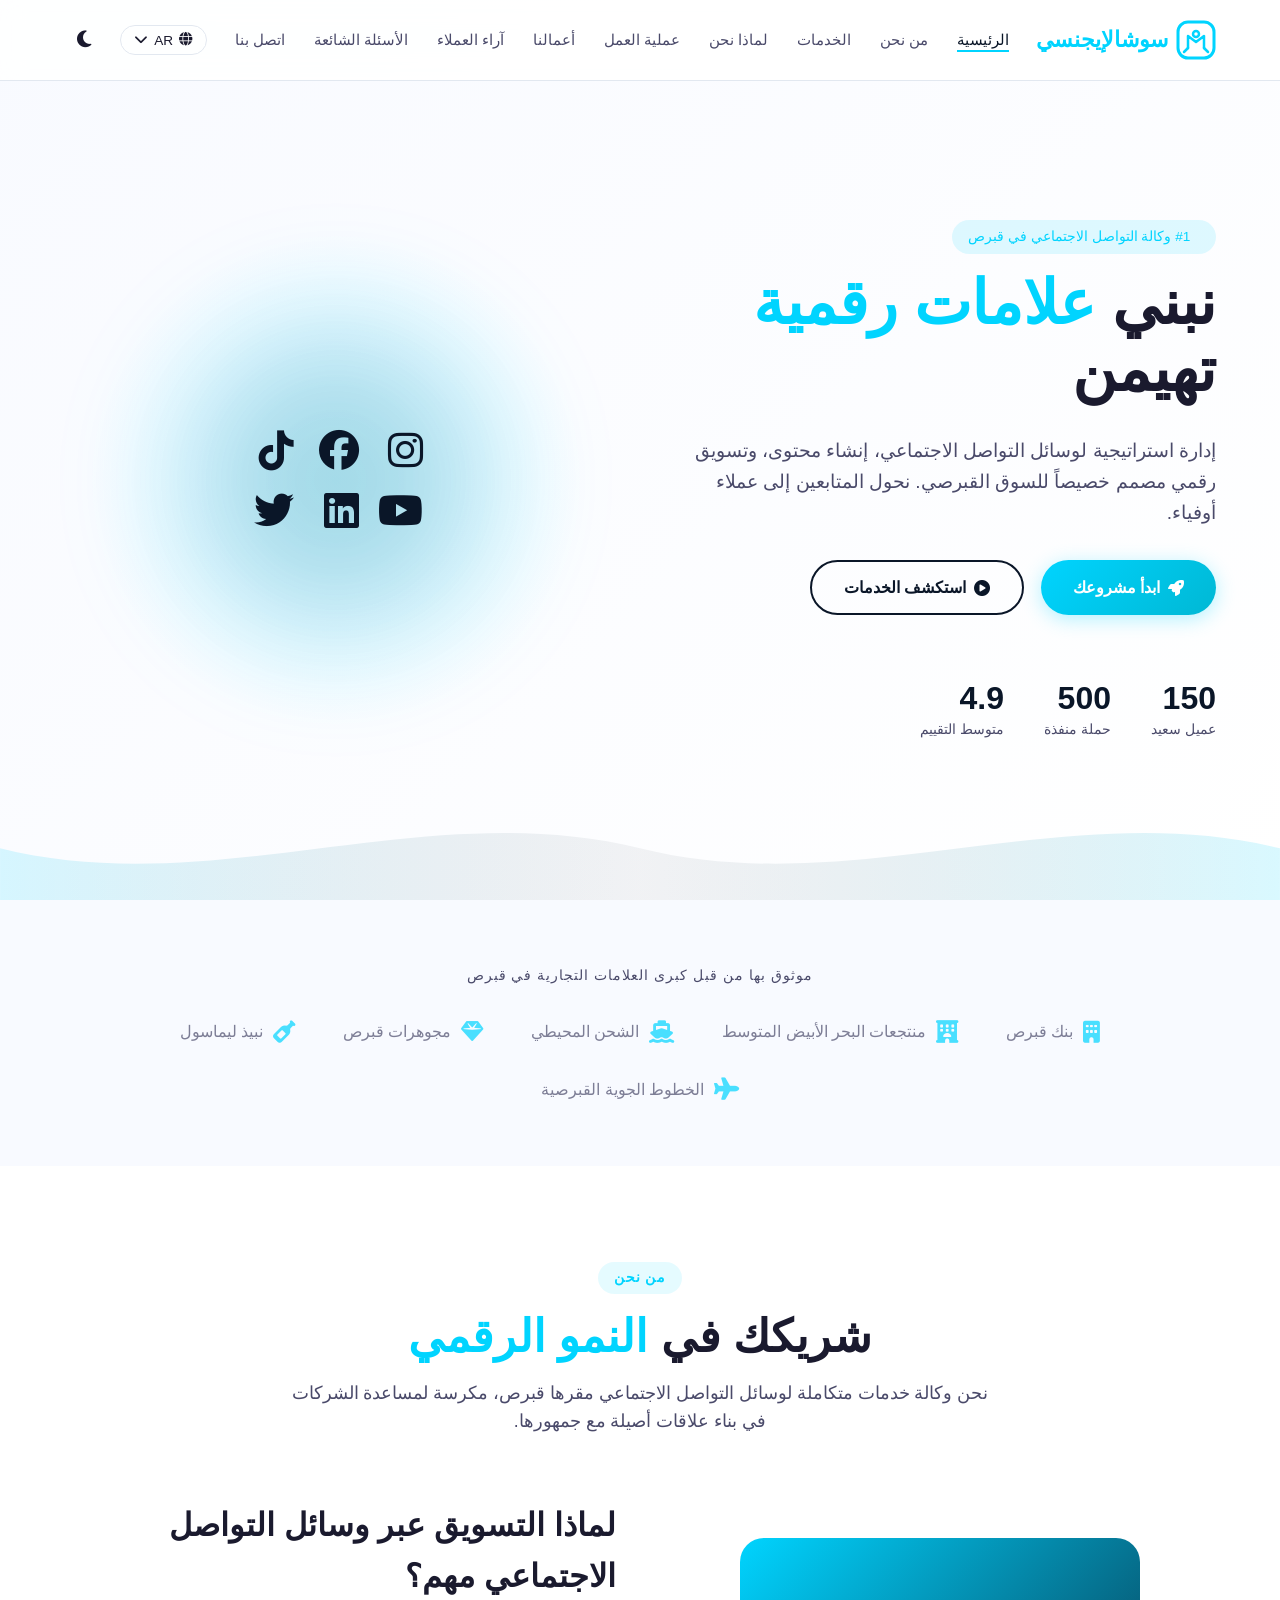
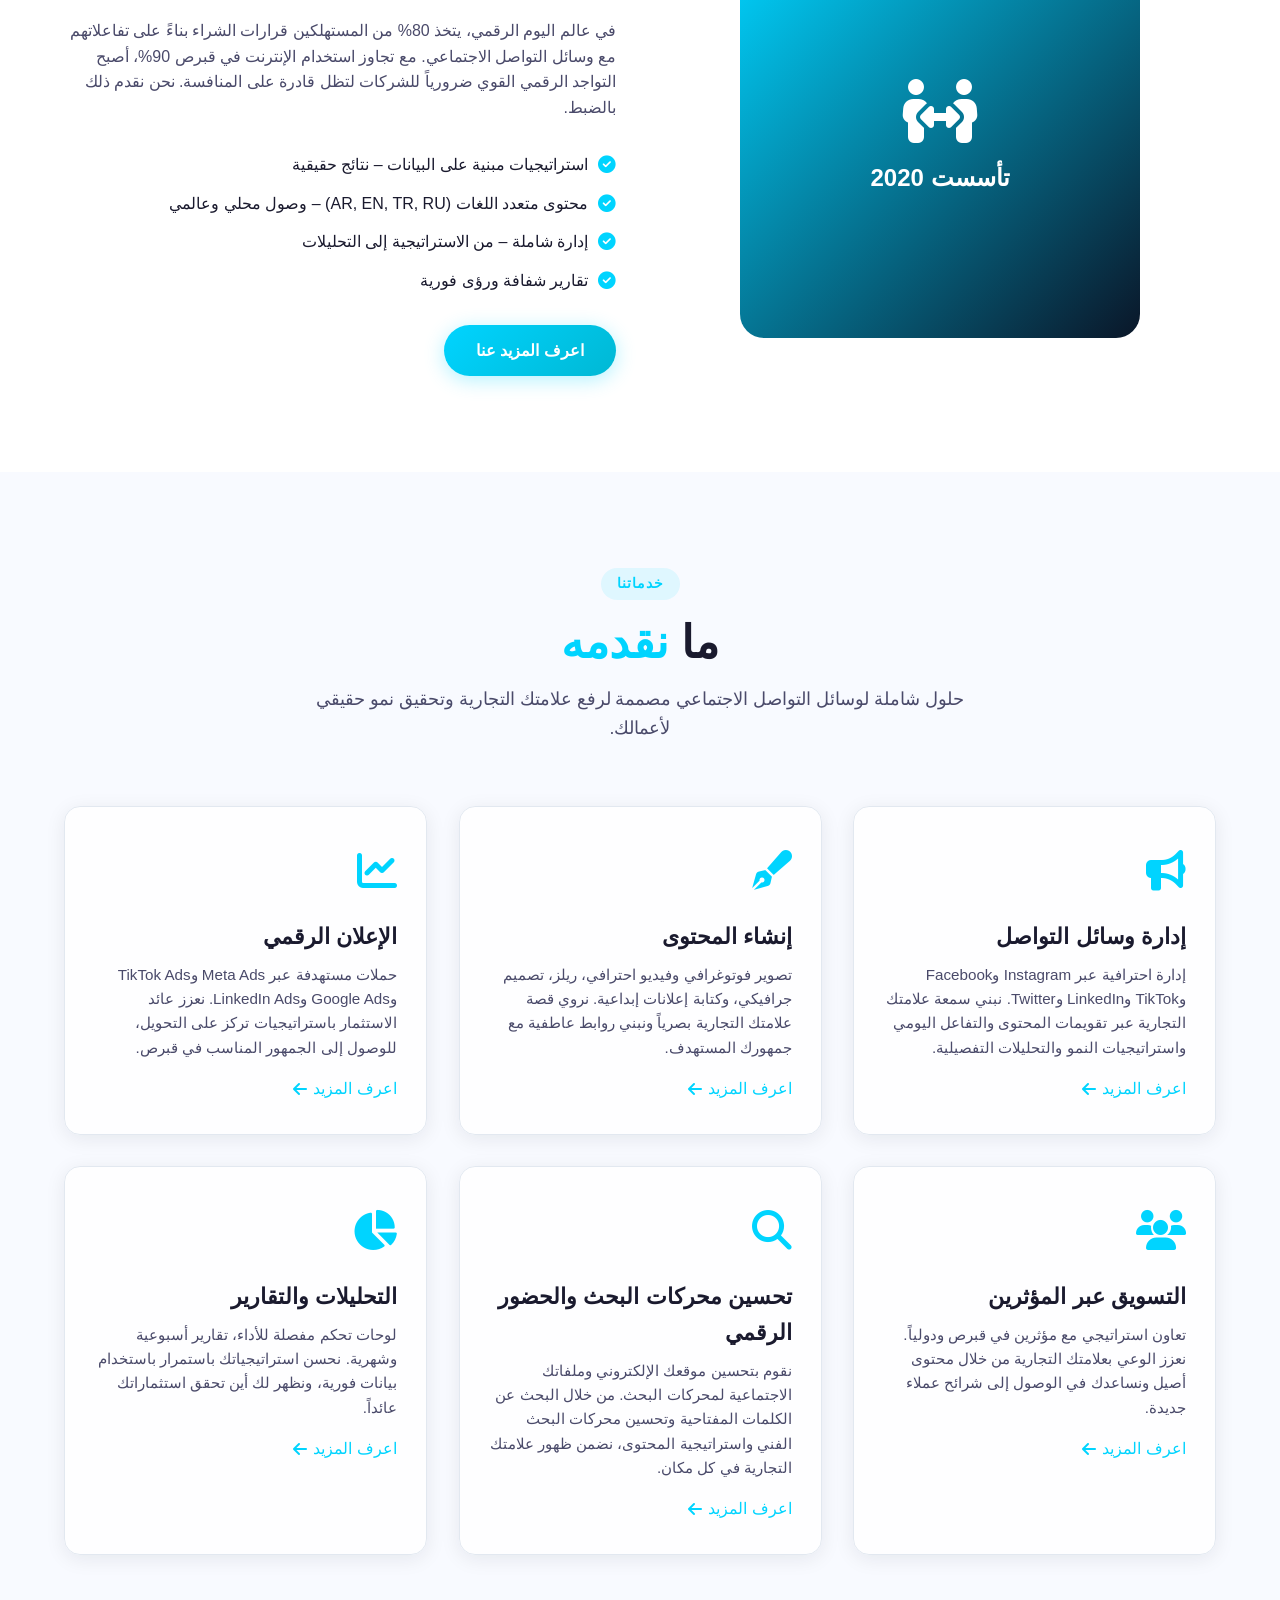
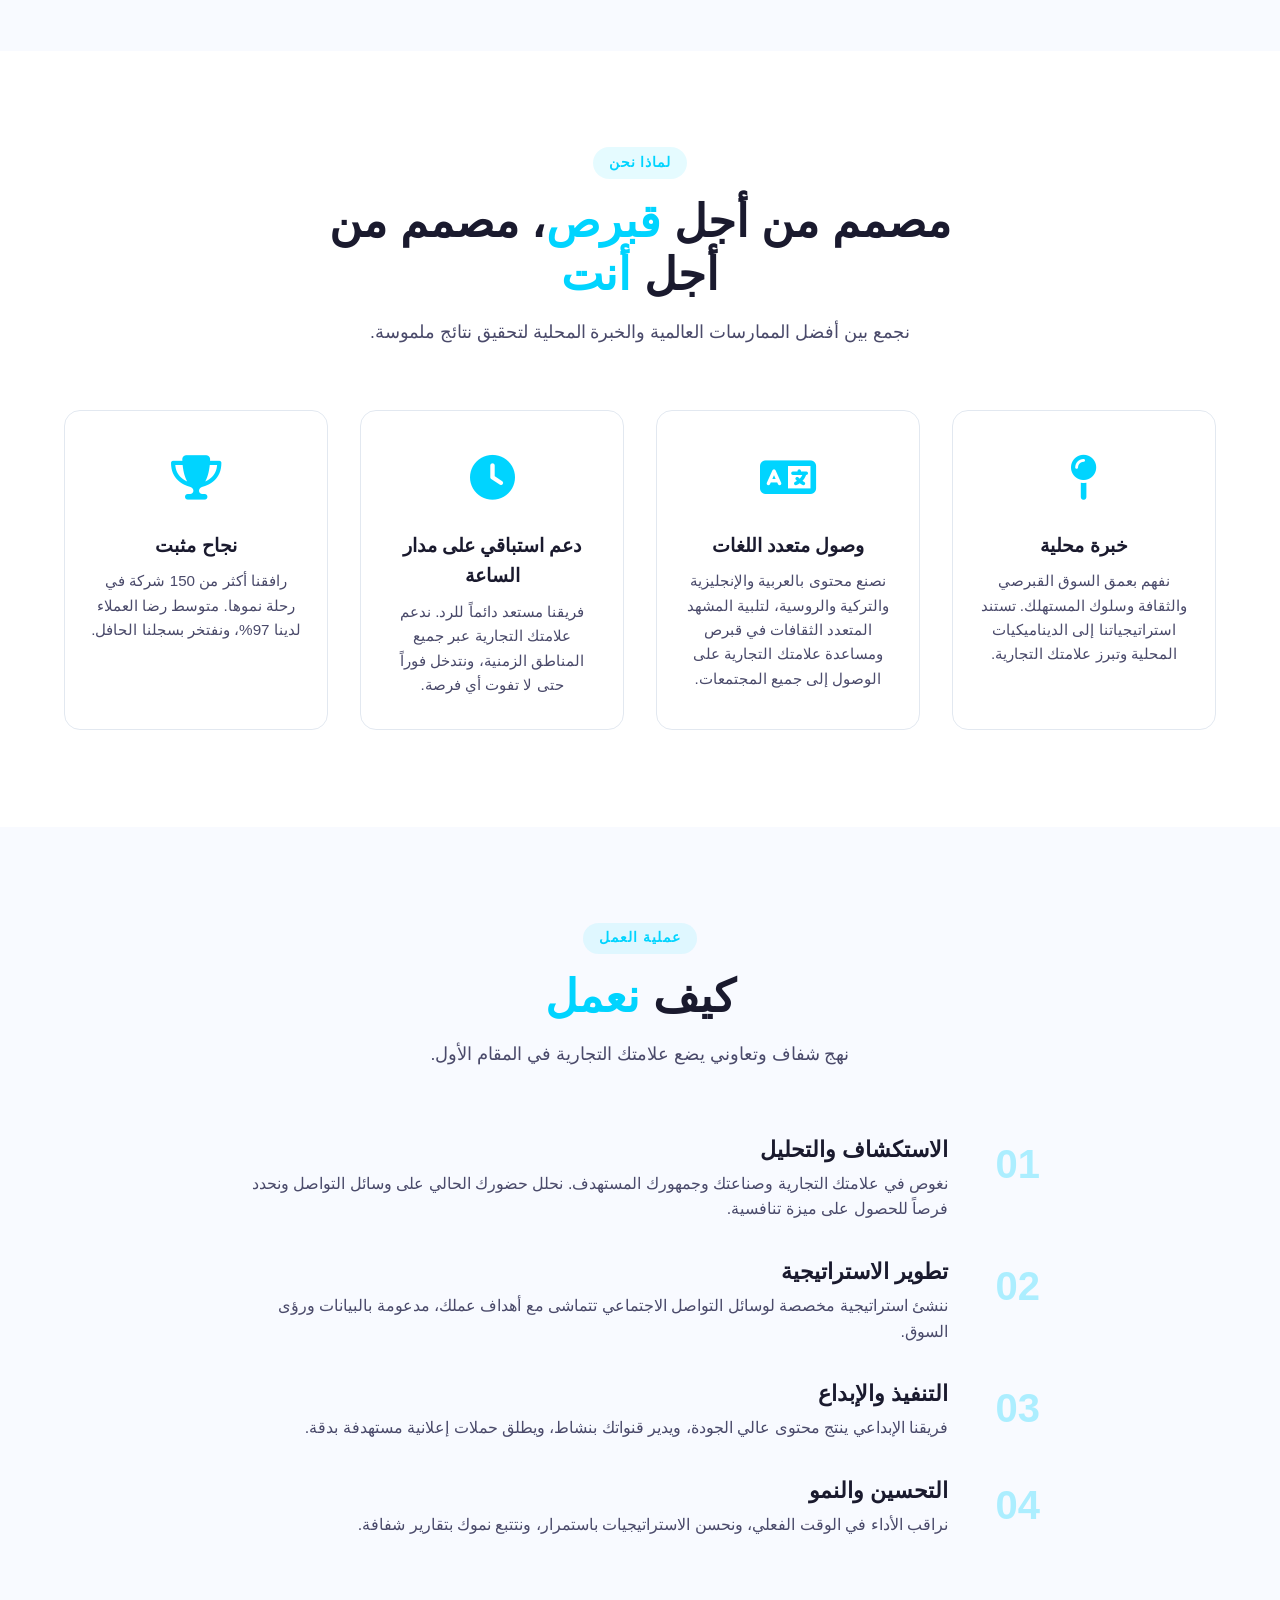
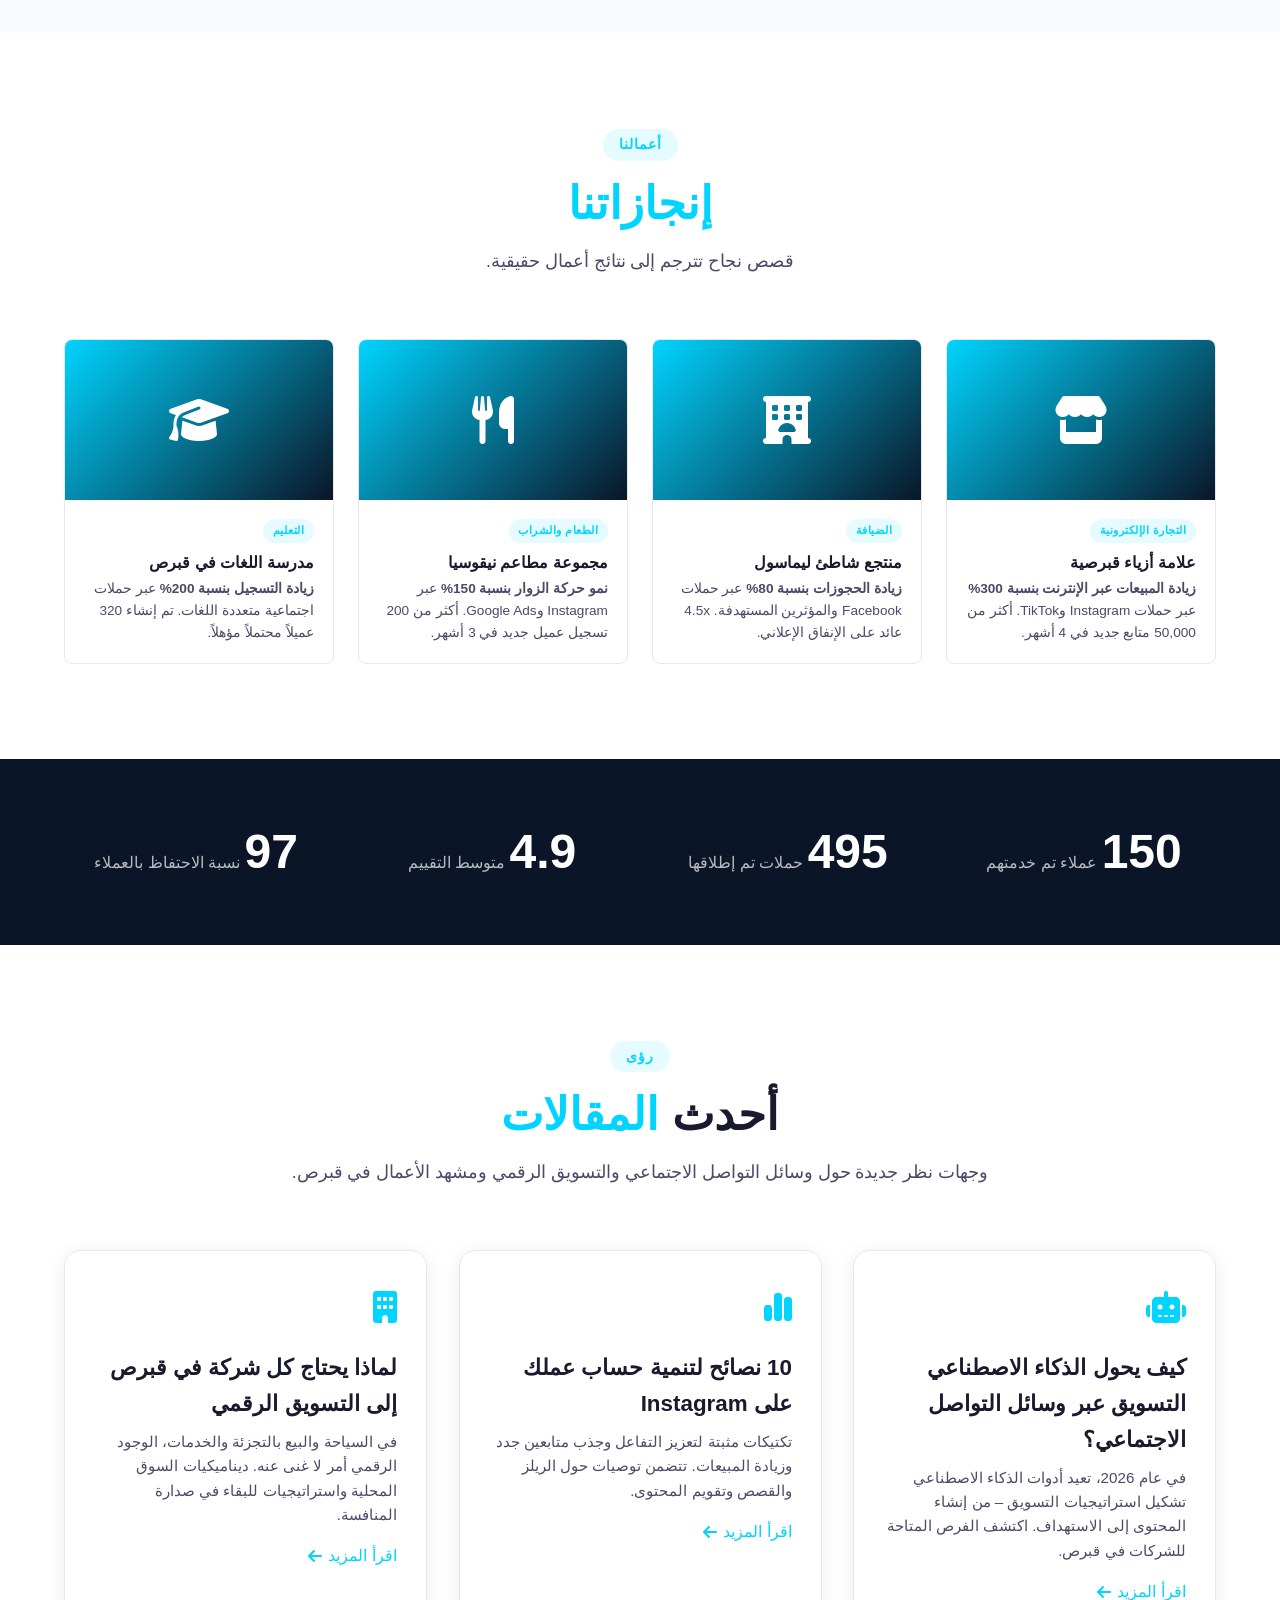
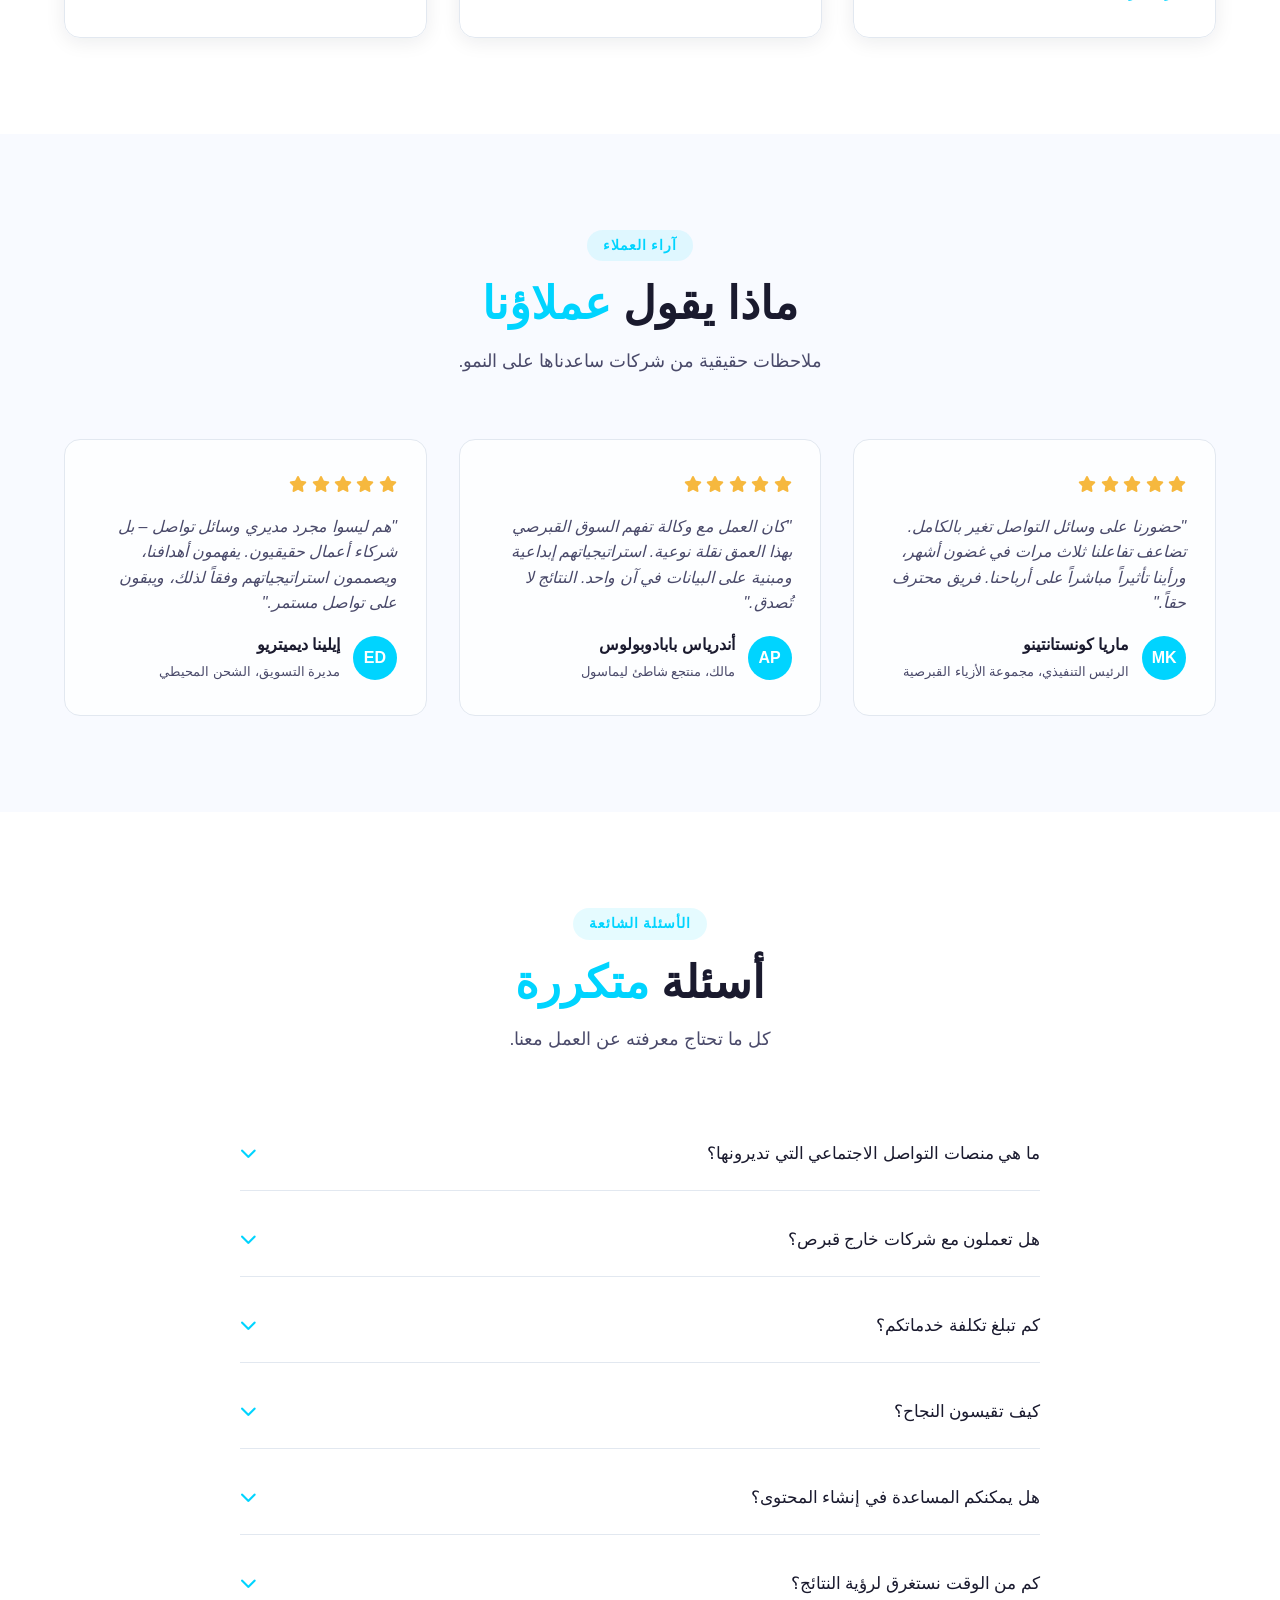
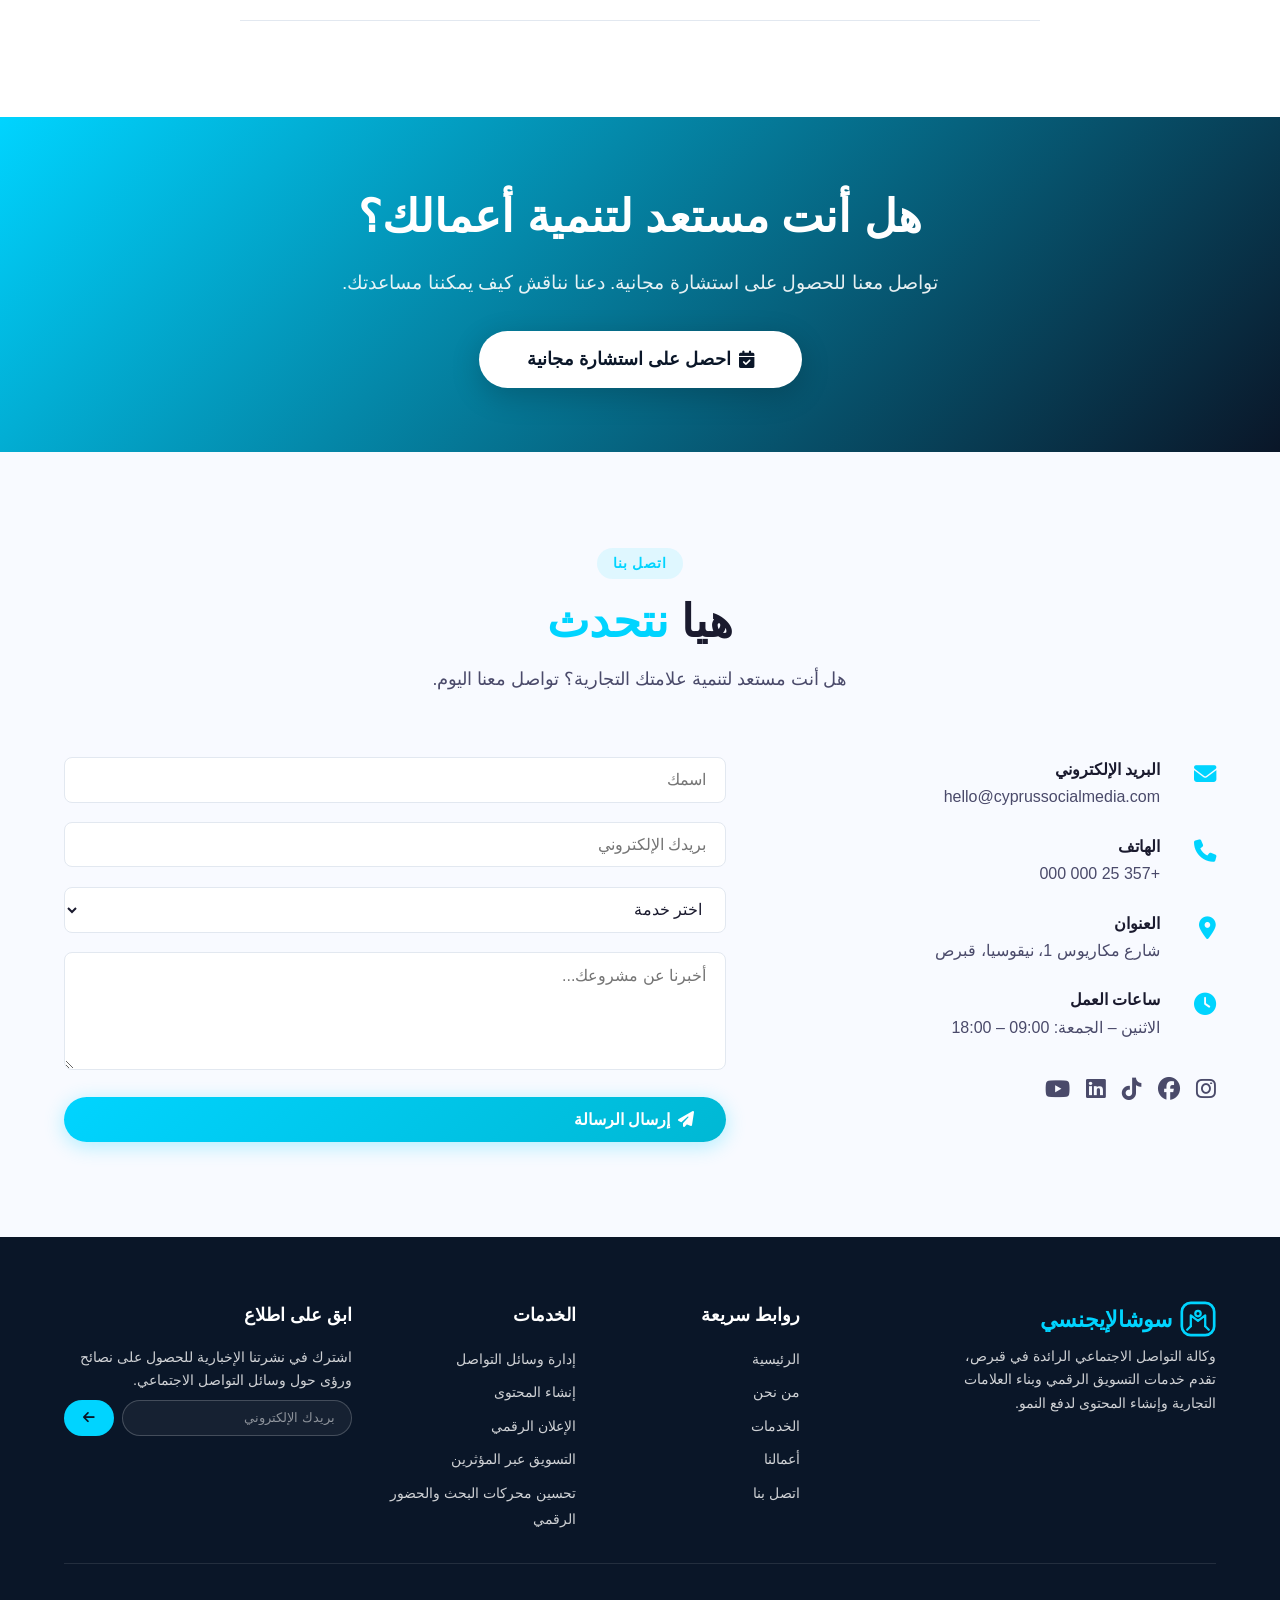
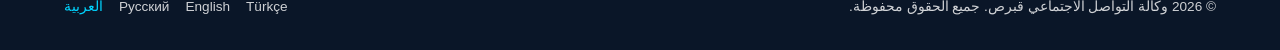
==== commit 5d881a36: "Update Russian index.html: Change canonical and alternate links, enhance navbar styles, and improve " ====
--- a/ar/index.html
+++ b/ar/index.html
@@ -7,26 +7,26 @@
     <title>وكالة التواصل الاجتماعي في قبرص | التسويق الرقمي وبناء العلامات التجارية</title>
     <meta name="description"
         content="وكالة التواصل الاجتماعي الرائدة في قبرص. خدمات التسويق الرقمي، بناء العلامات التجارية، إنشاء المحتوى، وإدارة وسائل التواصل الاجتماعي. نمّ علامتك التجارية على الإنترنت." />
-    <link rel="canonical" href="https://cyprussocialmedia.com/ar/" />
-    <link rel="alternate" hreflang="tr" href="https://cyprussocialmedia.com/" />
-    <link rel="alternate" hreflang="en" href="https://cyprussocialmedia.com/en/" />
-    <link rel="alternate" hreflang="ru" href="https://cyprussocialmedia.com/ru/" />
-    <link rel="alternate" hreflang="ar" href="https://cyprussocialmedia.com/ar/" />
+    <link rel="canonical" href="https://socialagencyseo.netlify.app/ar/" />
+    <link rel="alternate" hreflang="tr" href="https://socialagencyseo.netlify.app/" />
+    <link rel="alternate" hreflang="en" href="https://socialagencyseo.netlify.app/en/" />
+    <link rel="alternate" hreflang="ru" href="https://socialagencyseo.netlify.app/ru/" />
+    <link rel="alternate" hreflang="ar" href="https://socialagencyseo.netlify.app/ar/" />
     <meta property="og:title" content="وكالة التواصل الاجتماعي في قبرص | التسويق الرقمي وبناء العلامات التجارية" />
     <meta property="og:description"
         content="وكالة التواصل الاجتماعي الرائدة في قبرص. خدمات التسويق الرقمي، بناء العلامات التجارية، إنشاء المحتوى، وإدارة وسائل التواصل الاجتماعي." />
     <meta property="og:type" content="website" />
     <meta name="robots" content="index, follow" />
-    <link rel="icon" href="../favicon.ico" type="image/x-icon" />
+    <link rel="icon" href="/favicon.ico">
 
     <!-- Preload critical fonts -->
     <link rel="preload"
         href="https://fonts.googleapis.com/css2?family=Inter:opsz,wght@14..32,300;14..32,400;14..32,500;14..32,600;14..32,700;14..32,800&display=swap"
         as="style" />
 
-    <!-- Critical inlined CSS (above‑the‑fold) -->
+    <!-- CRITICAL INLINED CSS -->
     <style>
-        /* Critical styles for initial render */
+        /* --- Reset & Base --- */
         * {
             margin: 0;
             padding: 0;
@@ -51,6 +51,18 @@
             padding: 0 1.5rem;
         }
 
+        .sr-only {
+            position: absolute;
+            width: 1px;
+            height: 1px;
+            padding: 0;
+            margin: -1px;
+            overflow: hidden;
+            clip: rect(0, 0, 0, 0);
+            border: 0;
+        }
+
+        /* --- Navbar --- */
         .navbar {
             position: fixed;
             top: 0;
@@ -85,19 +97,401 @@
             color: #00d4ff;
         }
 
-        .sr-only {
+        /* ✅ FIX: Removes bullet points from navbar */
+        .nav-links {
+            list-style: none;
+            display: flex;
+            gap: 1.8rem;
+            align-items: center;
+        }
+
+        .nav-links a {
+            font-weight: 500;
+            font-size: 0.95rem;
+            color: #4a4a6a;
+            transition: color 0.2s ease;
+            position: relative;
+            text-decoration: none;
+        }
+
+        .nav-links a::after {
+            content: '';
             position: absolute;
-            width: 1px;
-            height: 1px;
-            padding: 0;
-            margin: -1px;
+            bottom: -4px;
+            left: 0;
+            width: 0;
+            height: 2px;
+            background: #00d4ff;
+            transition: width 0.3s ease;
+        }
+
+        .nav-links a:hover,
+        .nav-links a.active {
+            color: #0a1628;
+        }
+
+        .nav-links a.active::after,
+        .nav-links a:hover::after {
+            width: 100%;
+        }
+
+        .nav-actions {
+            display: flex;
+            align-items: center;
+            gap: 1rem;
+        }
+
+        .lang-switcher {
+            position: relative;
+        }
+
+        .lang-btn {
+            display: flex;
+            align-items: center;
+            gap: 0.4rem;
+            background: transparent;
+            border: 1px solid #e2e8f0;
+            border-radius: 50px;
+            padding: 0.4rem 0.8rem;
+            font-size: 0.85rem;
+            cursor: pointer;
+            color: #1a1a2e;
+            transition: border 0.2s ease;
+        }
+
+        .lang-btn:hover {
+            border-color: #00d4ff;
+        }
+
+        .theme-toggle,
+        .mobile-toggle {
+            background: transparent;
+            border: none;
+            font-size: 1.2rem;
+            cursor: pointer;
+            color: #1a1a2e;
+            padding: 0.4rem;
+            border-radius: 50%;
+            transition: background 0.2s ease;
+            width: 40px;
+            height: 40px;
+            display: flex;
+            align-items: center;
+            justify-content: center;
+        }
+
+        .theme-toggle:hover,
+        .mobile-toggle:hover {
+            background: rgba(0, 212, 255, 0.1);
+        }
+
+        .mobile-toggle {
+            display: none;
+            flex-direction: column;
+            gap: 5px;
+        }
+
+        .mobile-toggle .bar {
+            width: 25px;
+            height: 2px;
+            background: #1a1a2e;
+            transition: all 0.3s ease;
+            border-radius: 2px;
+        }
+
+        .mobile-toggle.open .bar:nth-child(1) {
+            transform: rotate(45deg) translate(5px, 5px);
+        }
+
+        .mobile-toggle.open .bar:nth-child(2) {
+            opacity: 0;
+        }
+
+        .mobile-toggle.open .bar:nth-child(3) {
+            transform: rotate(-45deg) translate(5px, -5px);
+        }
+
+        /* --- Language Dropdown (hidden by default) --- */
+        .lang-dropdown {
+            display: none;
+            opacity: 0;
+            visibility: hidden;
+            position: absolute;
+            top: calc(100% + 8px);
+            right: 0;
+            min-width: 140px;
+            background: rgba(255, 255, 255, 0.9);
+            backdrop-filter: blur(8px);
+            border-radius: 0.5rem;
+            box-shadow: 0 8px 30px rgba(0, 0, 0, 0.1);
+            border: 1px solid #e2e8f0;
+            transition: opacity 0.3s ease, visibility 0.3s ease, transform 0.3s ease;
+            transform: translateY(8px);
+        }
+
+        .lang-dropdown.open {
+            display: block;
+            opacity: 1;
+            visibility: visible;
+            transform: translateY(0);
+        }
+
+        .lang-dropdown li a {
+            display: block;
+            padding: 0.6rem 1.2rem;
+            font-size: 0.9rem;
+            transition: background 0.2s ease;
+            color: #1a1a2e;
+            text-decoration: none;
+        }
+
+        .lang-dropdown li a:hover {
+            background: rgba(0, 212, 255, 0.08);
+        }
+
+        .lang-dropdown li a.active-lang {
+            color: #00d4ff;
+            font-weight: 600;
+        }
+
+        /* --- Mobile Menu (hidden by default) --- */
+        @media (max-width: 768px) {
+            .mobile-toggle {
+                display: flex;
+            }
+
+            .nav-menu {
+                position: fixed;
+                top: 70px;
+                left: 0;
+                width: 100%;
+                background: rgba(255, 255, 255, 0.95);
+                padding: 1.5rem 2rem;
+                box-shadow: 0 8px 30px rgba(0, 0, 0, 0.1);
+                border-bottom: 1px solid #e2e8f0;
+                transform: translateY(-120%);
+                transition: transform 0.3s ease;
+                z-index: 999;
+            }
+
+            .nav-menu.open {
+                transform: translateY(0);
+            }
+
+            .nav-links {
+                flex-direction: column;
+                gap: 1.2rem;
+                align-items: flex-start;
+            }
+        }
+
+        /* --- Hero --- */
+        .hero {
+            padding: 140px 0 80px;
+            background: linear-gradient(135deg, #f8faff 0%, #ffffff 100%);
+            position: relative;
             overflow: hidden;
-            clip: rect(0, 0, 0, 0);
-            border: 0;
+            min-height: 100vh;
+            display: flex;
+            align-items: center;
+        }
+
+        .hero-container {
+            display: grid;
+            grid-template-columns: 1fr 1fr;
+            gap: 4rem;
+            align-items: center;
+            position: relative;
+            z-index: 2;
+        }
+
+        .hero-badge {
+            display: inline-flex;
+            align-items: center;
+            gap: 0.6rem;
+            background: rgba(0, 212, 255, 0.12);
+            padding: 0.4rem 1rem;
+            border-radius: 50px;
+            font-size: 0.85rem;
+            font-weight: 500;
+            color: #00d4ff;
+            margin-bottom: 1rem;
+        }
+
+        .hero h1 {
+            font-size: 3.8rem;
+            font-weight: 700;
+            line-height: 1.1;
+            margin-bottom: 2rem;
+        }
+
+        .hero h1 span {
+            color: #00d4ff;
+        }
+
+        .hero p {
+            font-size: 1.2rem;
+            color: #4a4a6a;
+            max-width: 540px;
+            margin-bottom: 2rem;
+        }
+
+        .hero-buttons {
+            display: flex;
+            gap: 1rem;
+            flex-wrap: wrap;
+            margin-bottom: 4rem;
+        }
+
+        .btn {
+            display: inline-flex;
+            align-items: center;
+            gap: 0.5rem;
+            padding: 0.8rem 2rem;
+            border-radius: 50px;
+            font-weight: 600;
+            font-size: 1rem;
+            border: none;
+            cursor: pointer;
+            transition: all 0.3s ease;
+            text-decoration: none;
+        }
+
+        .btn-primary {
+            background: linear-gradient(135deg, #00d4ff, #00b8d4);
+            color: #fff;
+            box-shadow: 0 4px 20px rgba(0, 212, 255, 0.3);
+        }
+
+        .btn-primary:hover {
+            transform: translateY(-3px);
+            box-shadow: 0 8px 30px rgba(0, 212, 255, 0.4);
+        }
+
+        .btn-outline {
+            background: transparent;
+            color: #0a1628;
+            border: 2px solid #0a1628;
+        }
+
+        .btn-outline:hover {
+            background: #0a1628;
+            color: #fff;
+        }
+
+        .hero-stats {
+            display: flex;
+            gap: 2.5rem;
+        }
+
+        .hero-stat {
+            display: flex;
+            flex-direction: column;
+        }
+
+        .stat-number {
+            font-size: 2rem;
+            font-weight: 700;
+            color: #0a1628;
+            line-height: 1.2;
+        }
+
+        .stat-label {
+            font-size: 0.9rem;
+            color: #4a4a6a;
+        }
+
+        .hero-visual {
+            display: flex;
+            justify-content: center;
+            align-items: center;
+        }
+
+        .hero-image-wrapper {
+            position: relative;
+            width: 100%;
+            max-width: 500px;
+            aspect-ratio: 1/1;
+        }
+
+        .hero-image-placeholder {
+            width: 100%;
+            height: 100%;
+            border-radius: 50%;
+            background: radial-gradient(circle, rgba(0, 212, 255, 0.15), transparent 70%);
+            display: flex;
+            align-items: center;
+            justify-content: center;
+            position: relative;
+        }
+
+        .hero-orb {
+            position: absolute;
+            width: 70%;
+            height: 70%;
+            border-radius: 50%;
+            background: #00d4ff;
+            opacity: 0.15;
+            filter: blur(60px);
+            animation: pulse-orb 6s ease-in-out infinite;
+        }
+
+        .hero-orb-secondary {
+            position: absolute;
+            width: 50%;
+            height: 50%;
+            border-radius: 50%;
+            background: #0a1628;
+            opacity: 0.1;
+            filter: blur(50px);
+            animation: pulse-orb 8s ease-in-out infinite reverse;
+        }
+
+        @keyframes pulse-orb {
+
+            0%,
+            100% {
+                transform: scale(1);
+            }
+
+            50% {
+                transform: scale(1.2);
+            }
+        }
+
+        .hero-content-icons {
+            display: grid;
+            grid-template-columns: repeat(3, 1fr);
+            gap: 1.2rem;
+            z-index: 2;
+            font-size: 2.5rem;
+            color: #0a1628;
+        }
+
+        .hero-content-icons i {
+            transition: transform 0.3s ease;
+        }
+
+        .hero-content-icons i:hover {
+            transform: scale(1.2) rotate(-6deg);
+        }
+
+        .hero-wave {
+            position: absolute;
+            bottom: -2px;
+            left: 0;
+            width: 100%;
+            z-index: 1;
+        }
+
+        .hero-wave svg {
+            display: block;
+            width: 100%;
+            height: auto;
         }
     </style>
 
-    <!-- Non‑critical CSS (loads asynchronously) -->
+    <!-- Non‑critical CSS -->
     <link rel="stylesheet" href="../assets/css/variables.css" media="print" onload="this.media='all'" />
     <link rel="stylesheet" href="../assets/css/style.css" media="print" onload="this.media='all'" />
     <link rel="stylesheet" href="../assets/css/responsive.css" media="print" onload="this.media='all'" />
@@ -107,7 +501,7 @@
         <link rel="stylesheet" href="../assets/css/responsive.css" />
     </noscript>
 
-    <!-- Font Awesome 6 (non‑blocking) -->
+    <!-- Font Awesome -->
     <link rel="stylesheet" href="https://cdnjs.cloudflare.com/ajax/libs/font-awesome/6.5.0/css/all.min.css"
         media="print" onload="this.media='all'" />
     <noscript>
@@ -116,7 +510,6 @@
 </head>
 
 <body>
-
     <!-- ===== NAVBAR ===== -->
     <header class="navbar" id="navbar" role="navigation" aria-label="القائمة الرئيسية">
         <div class="container navbar-container">
@@ -166,15 +559,11 @@
                     <span class="sr-only">تبديل المظهر</span>
                 </button>
 
-                <!-- Mobile toggle with hidden accessible label -->
                 <button class="mobile-toggle" id="mobileToggle" aria-label="فتح/إغلاق القائمة" aria-expanded="false">
                     <span class="bar"></span>
                     <span class="bar"></span>
                     <span class="bar"></span>
                     <span class="sr-only">القائمة</span>
-                    <span
-                        style="position:absolute;width:1px;height:1px;padding:0;margin:-1px;overflow:hidden;clip:rect(0,0,0,0);border:0;">فتح/إغلاق
-                        القائمة</span>
                 </button>
             </div>
         </div>
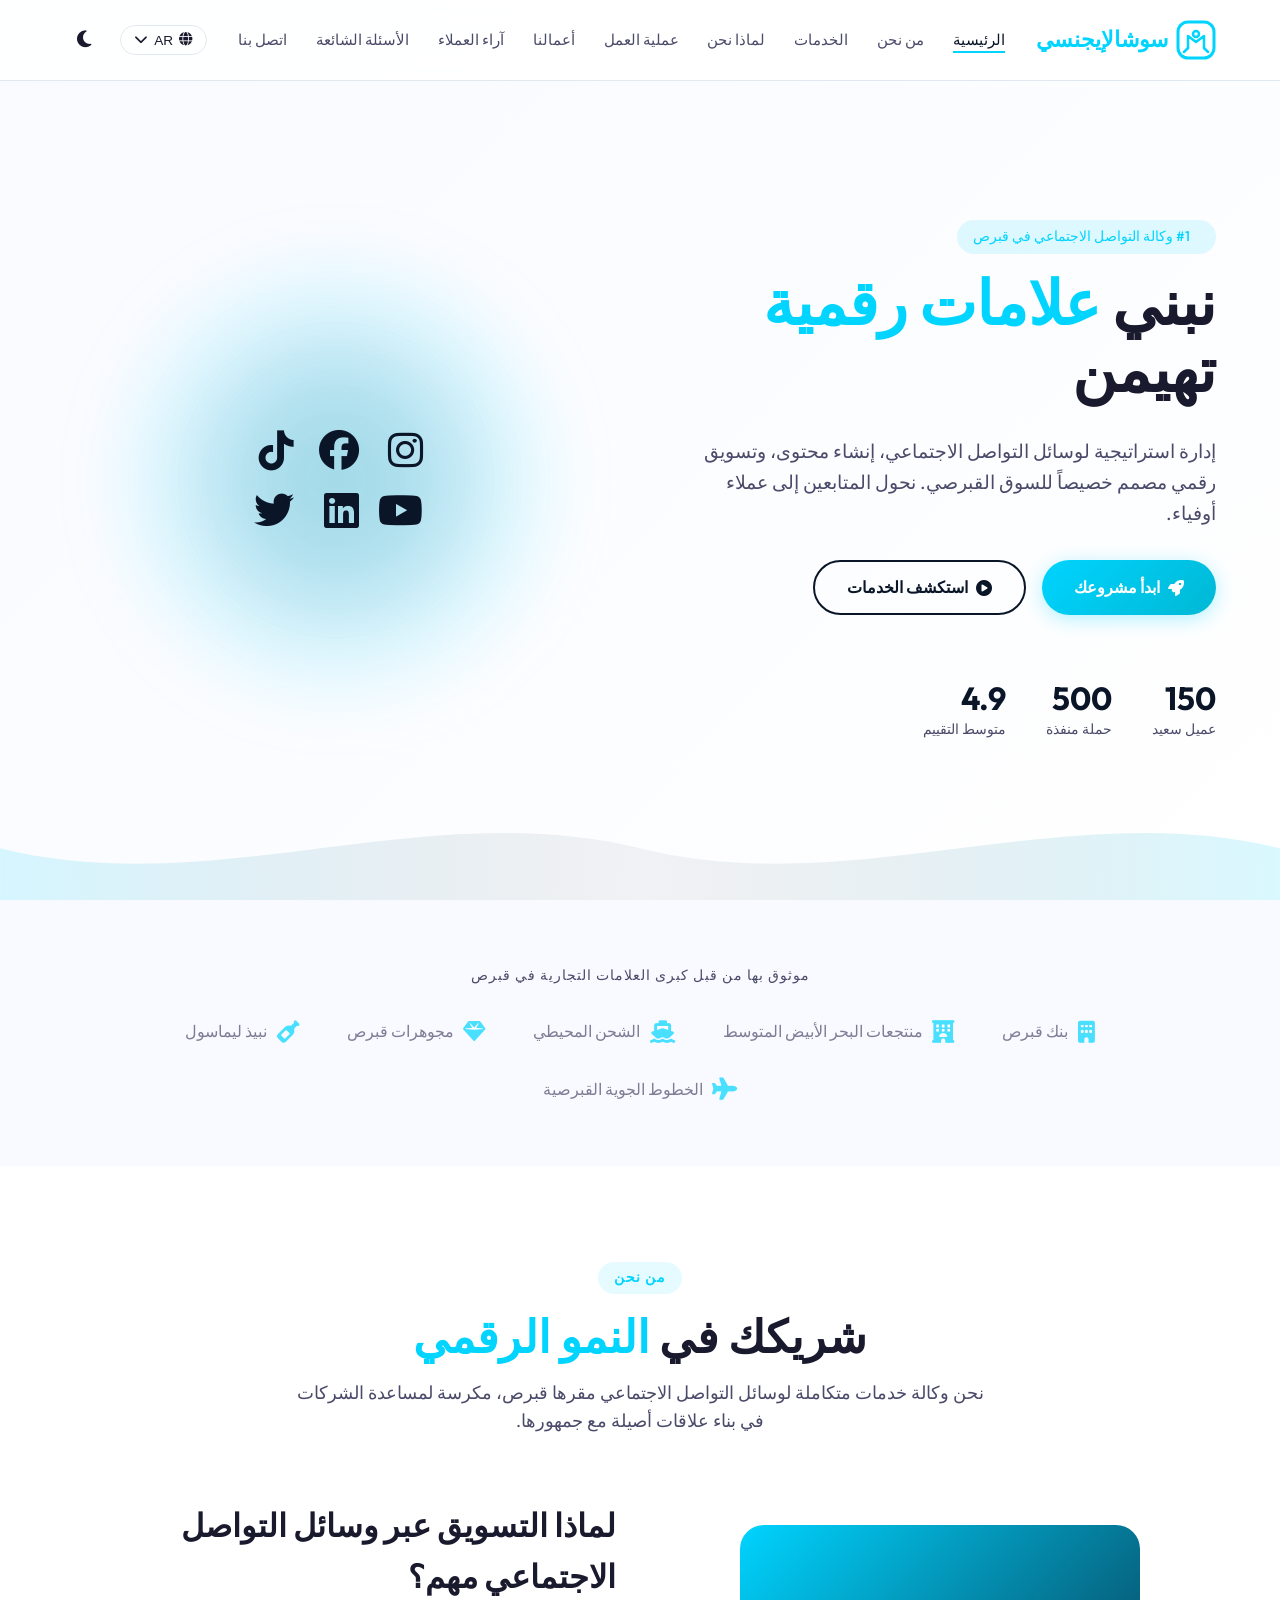
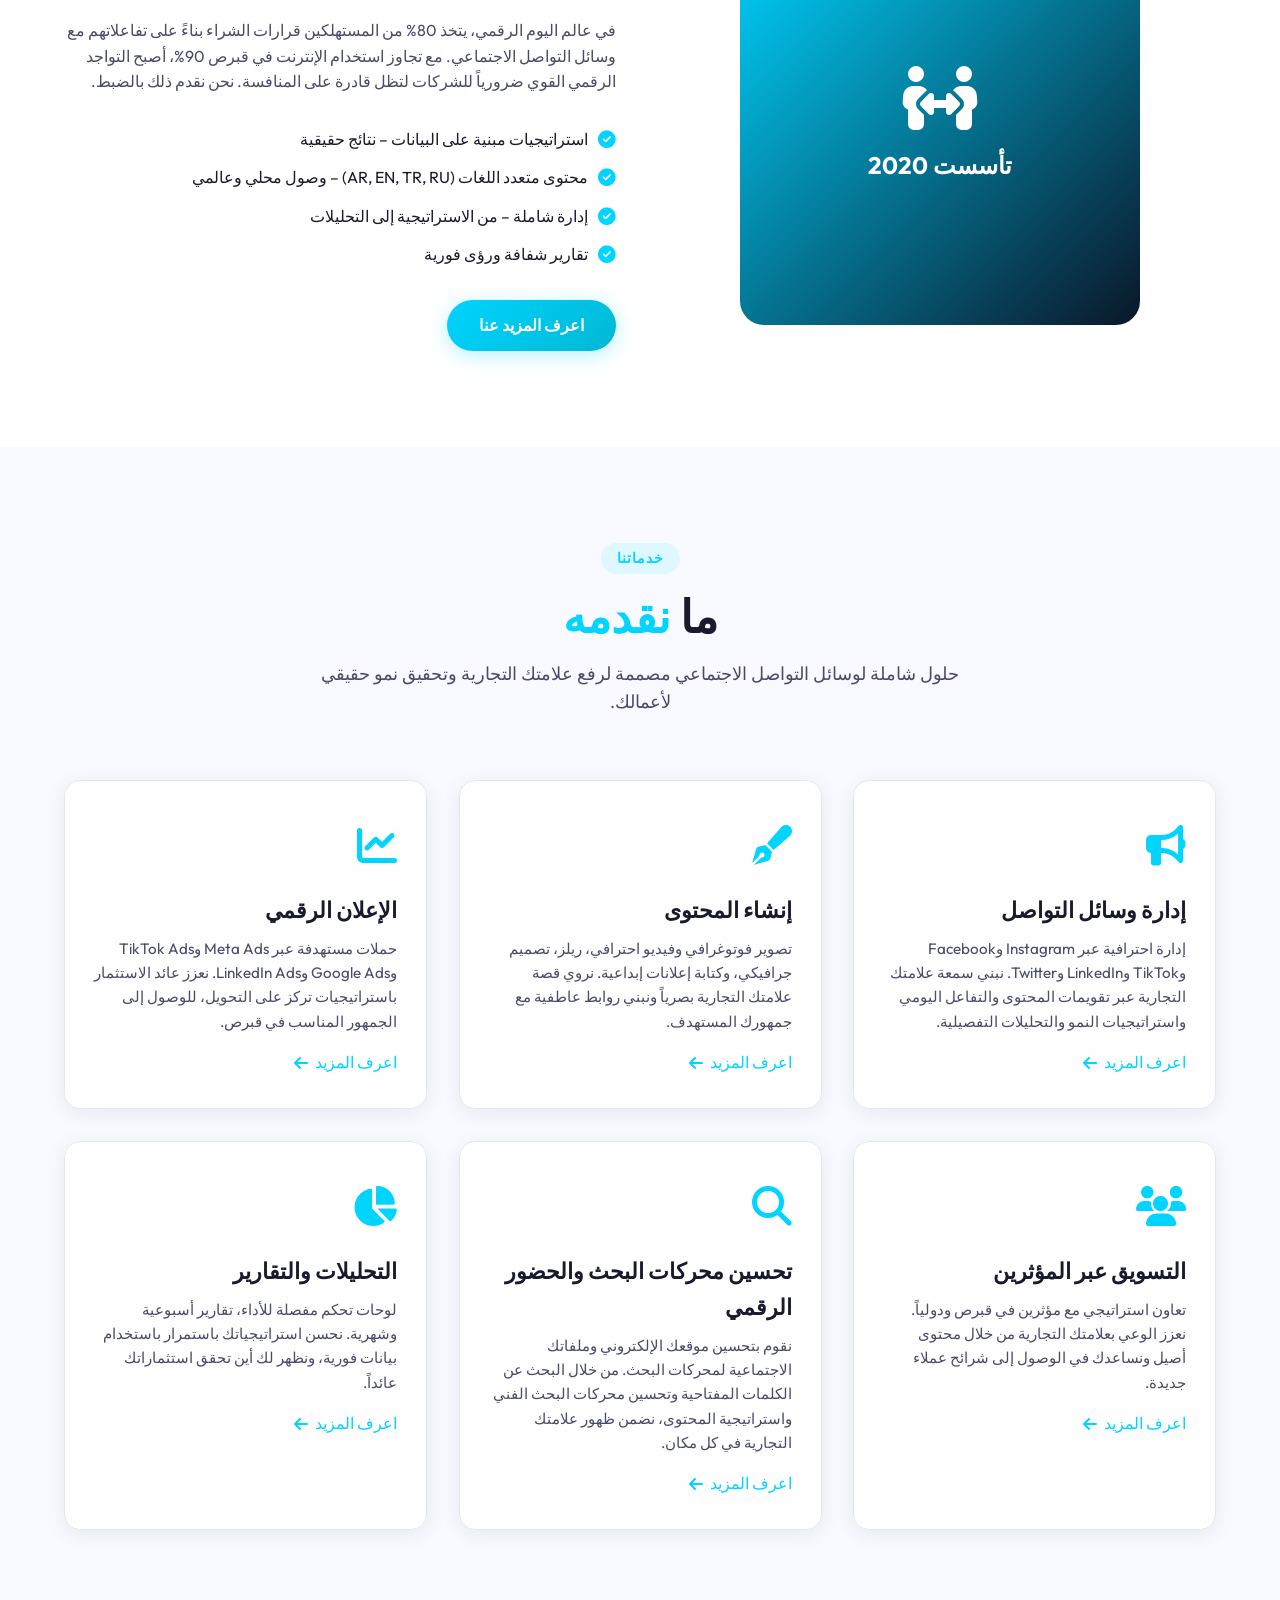
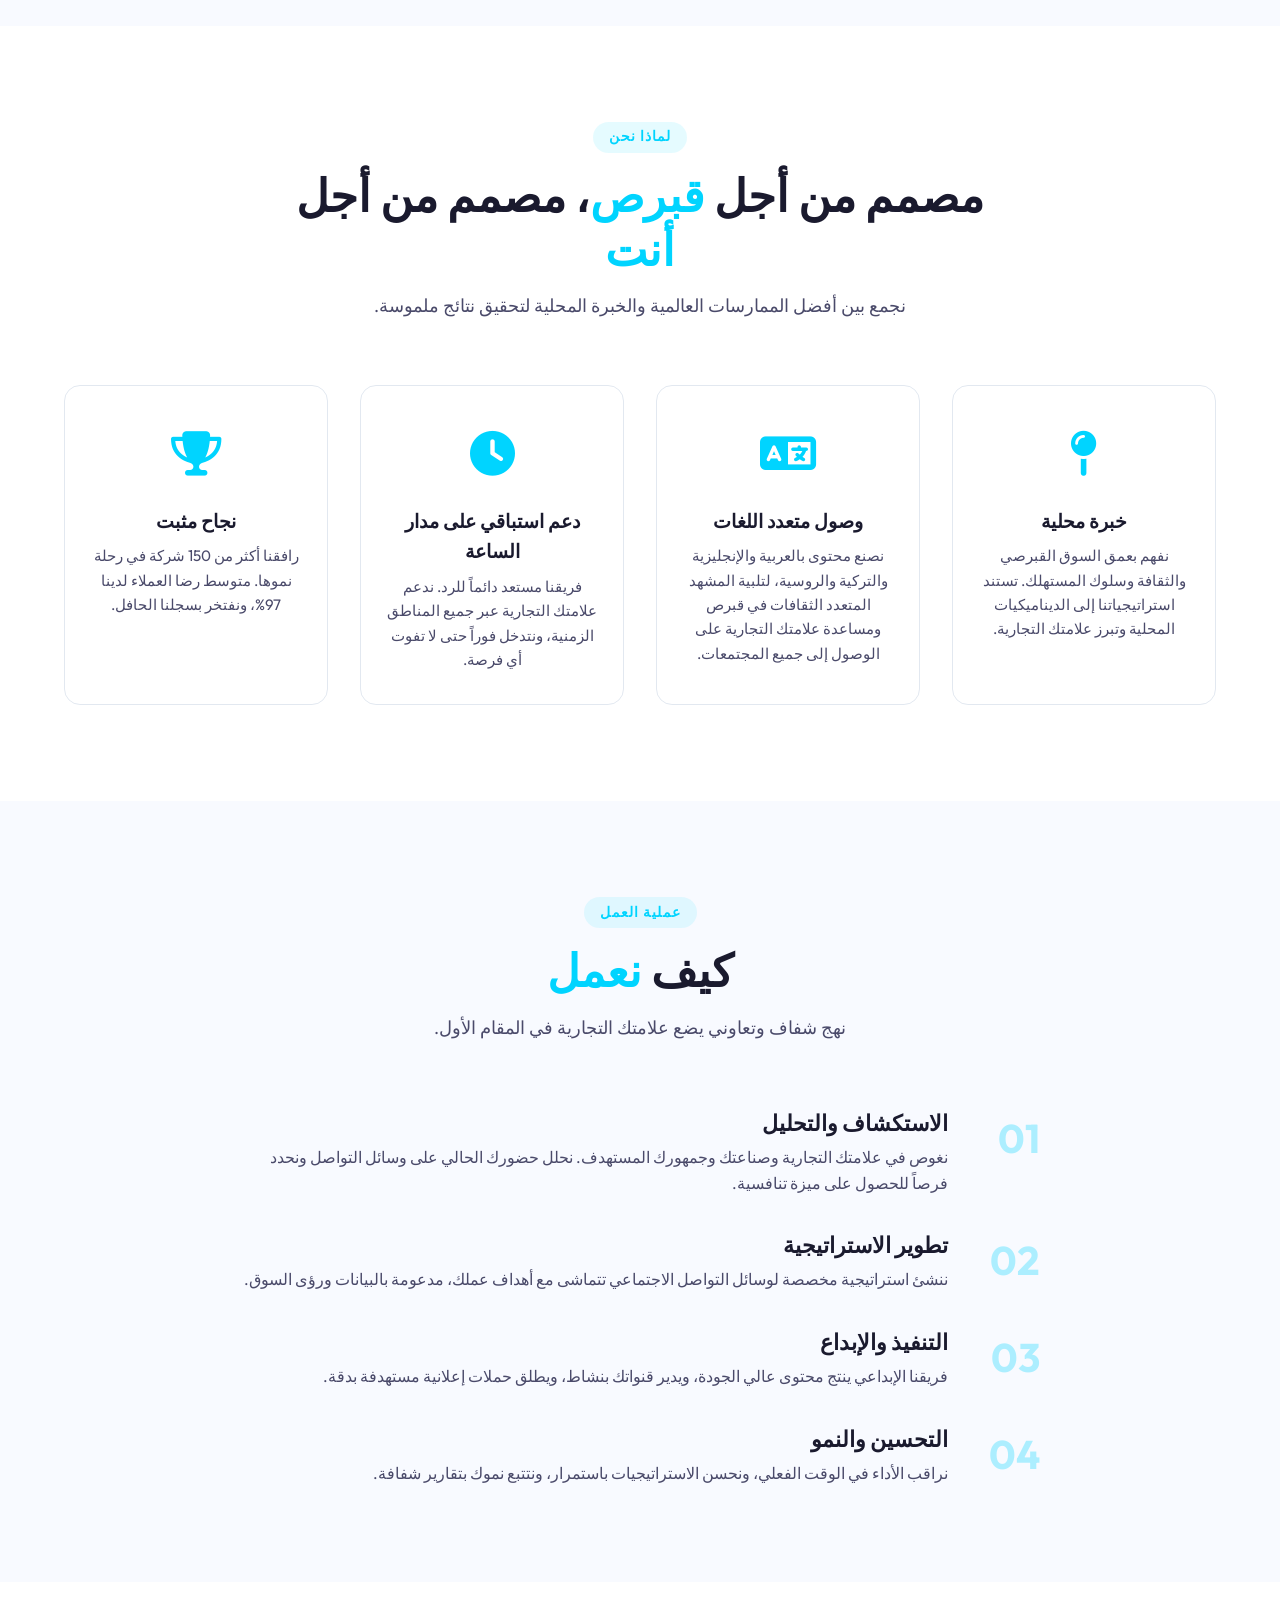
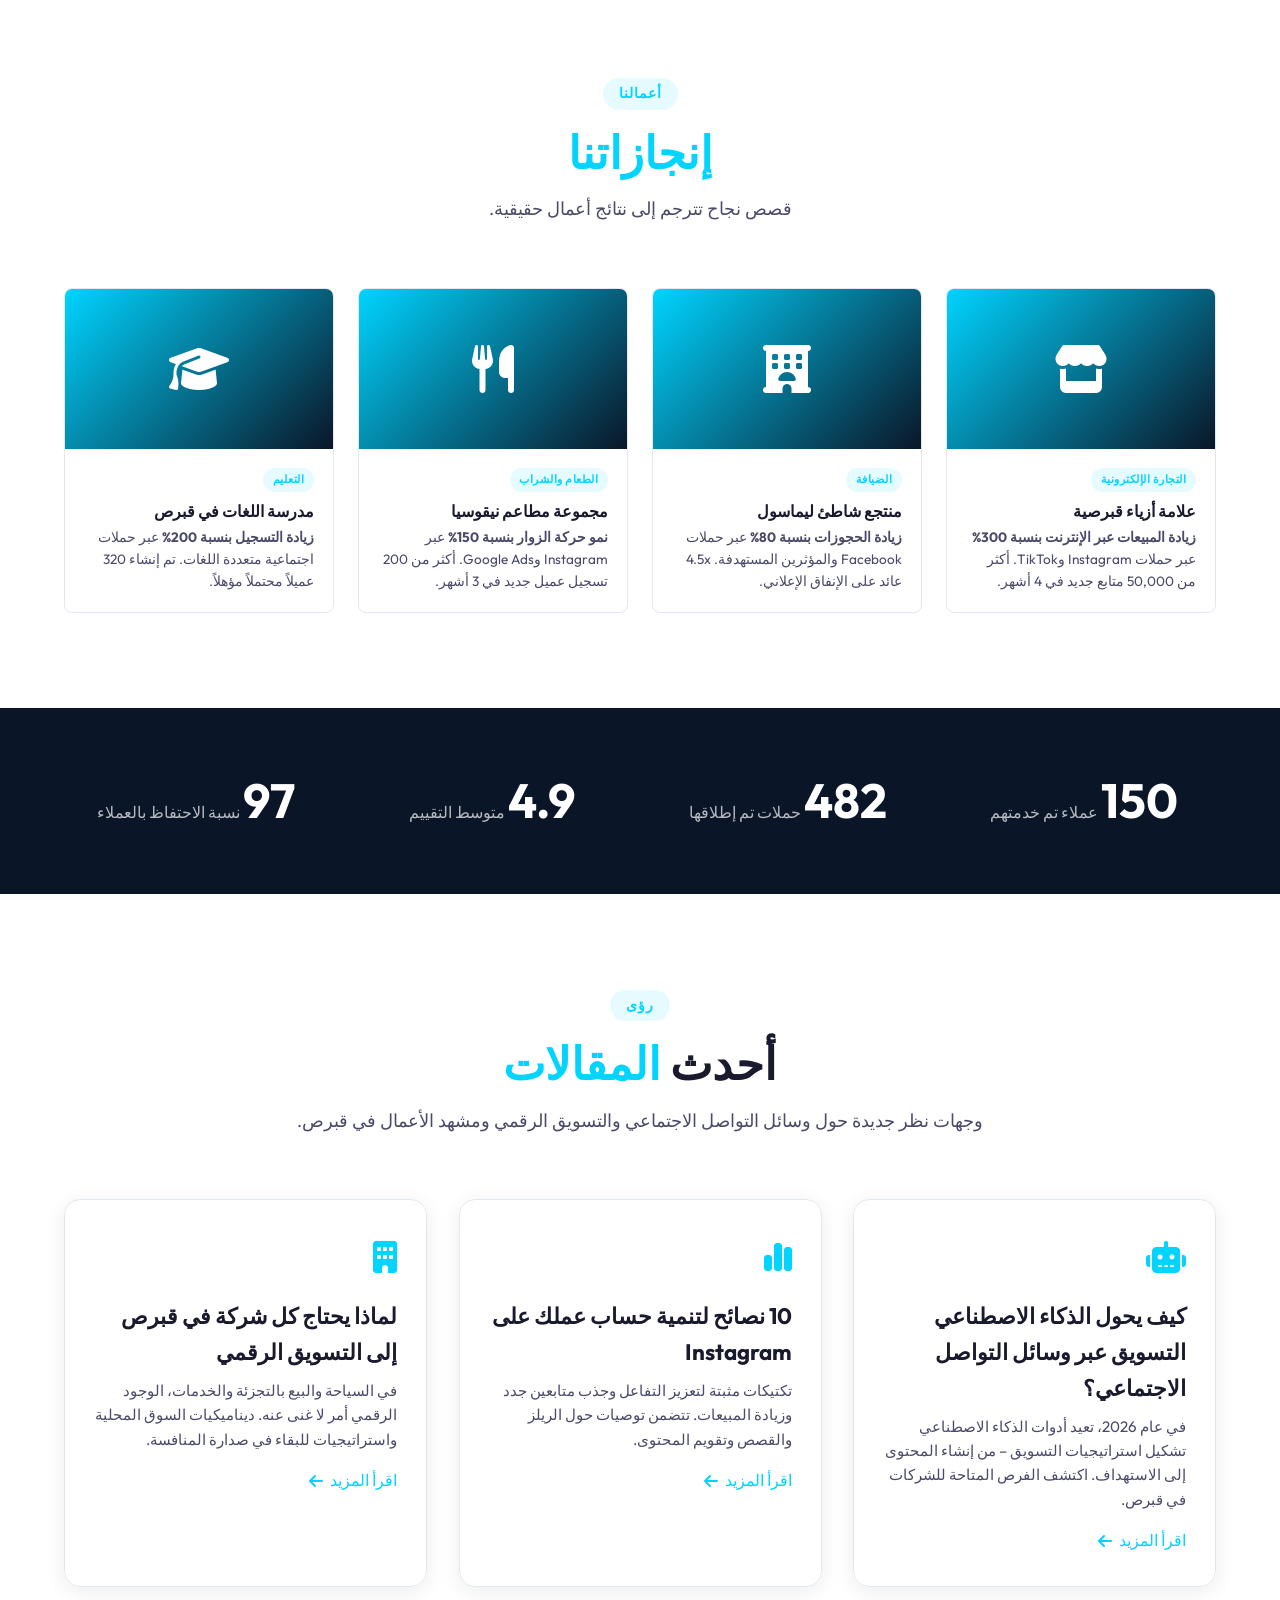
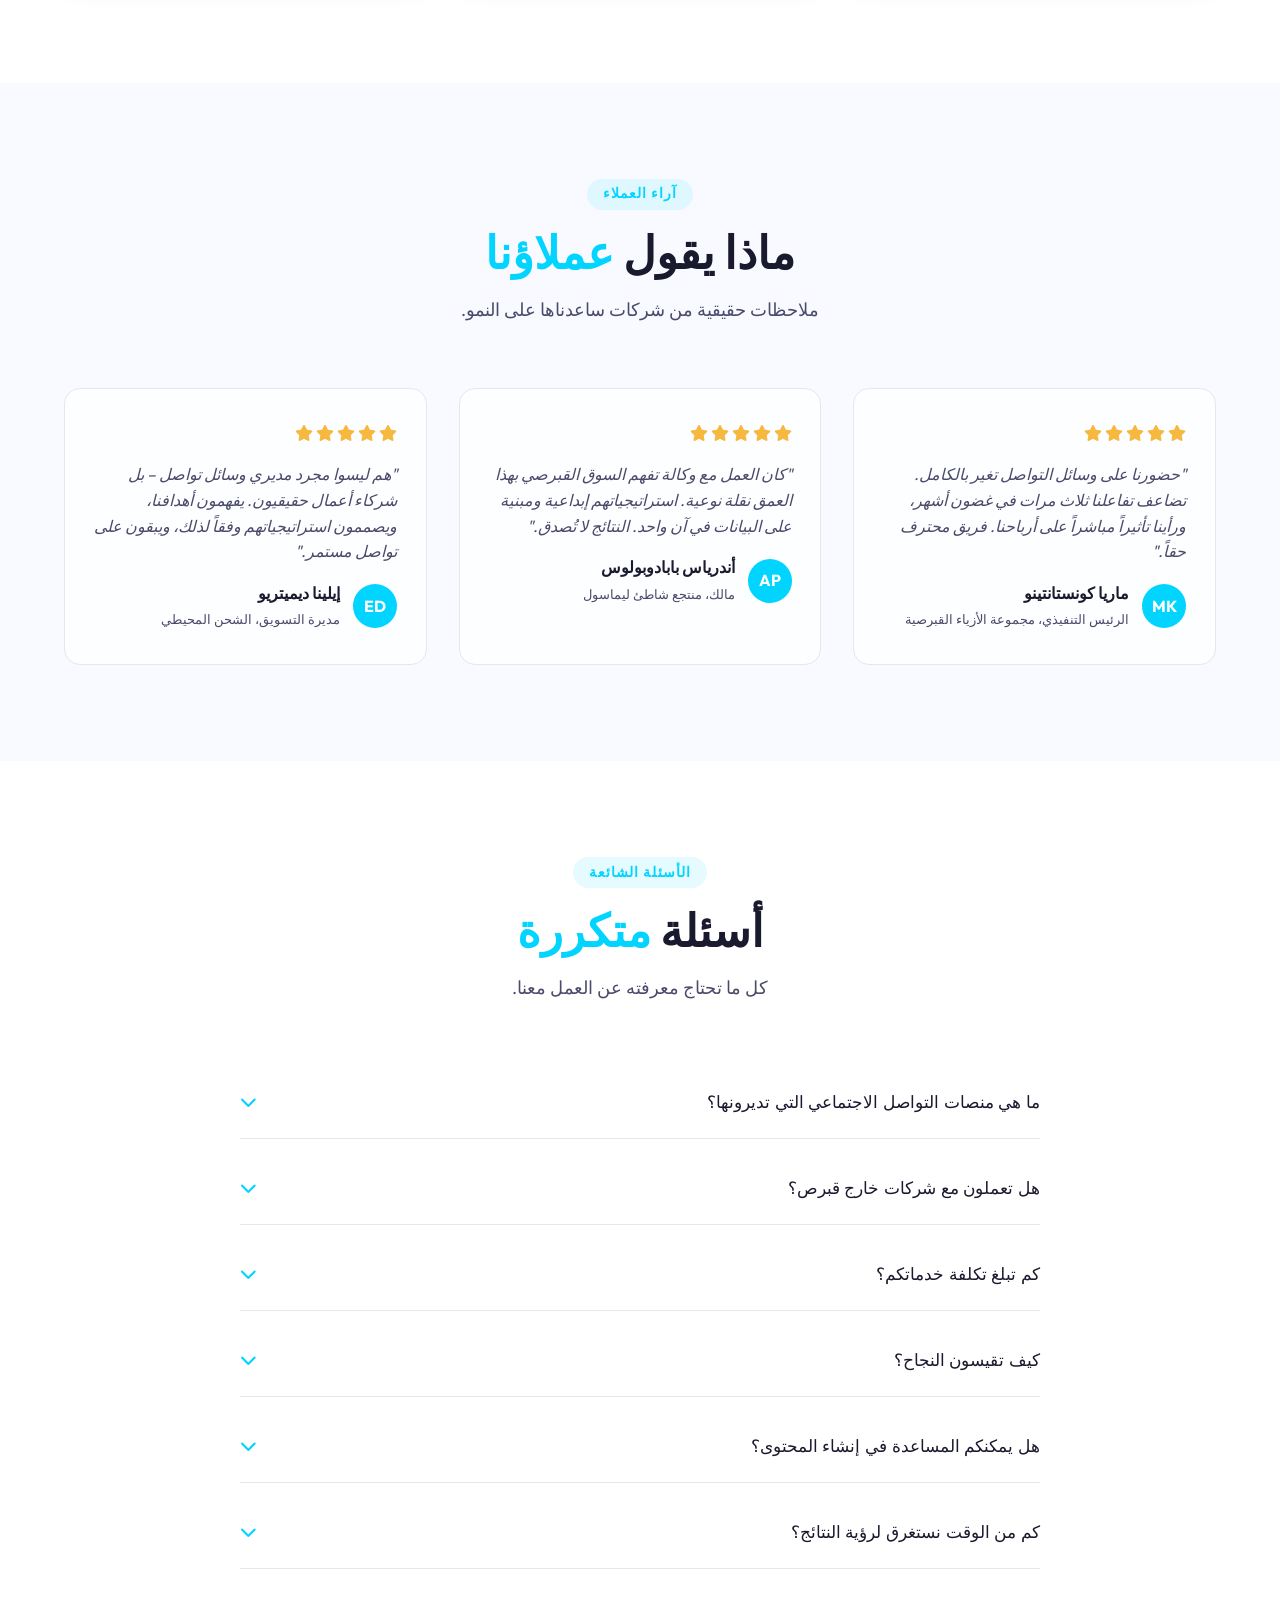
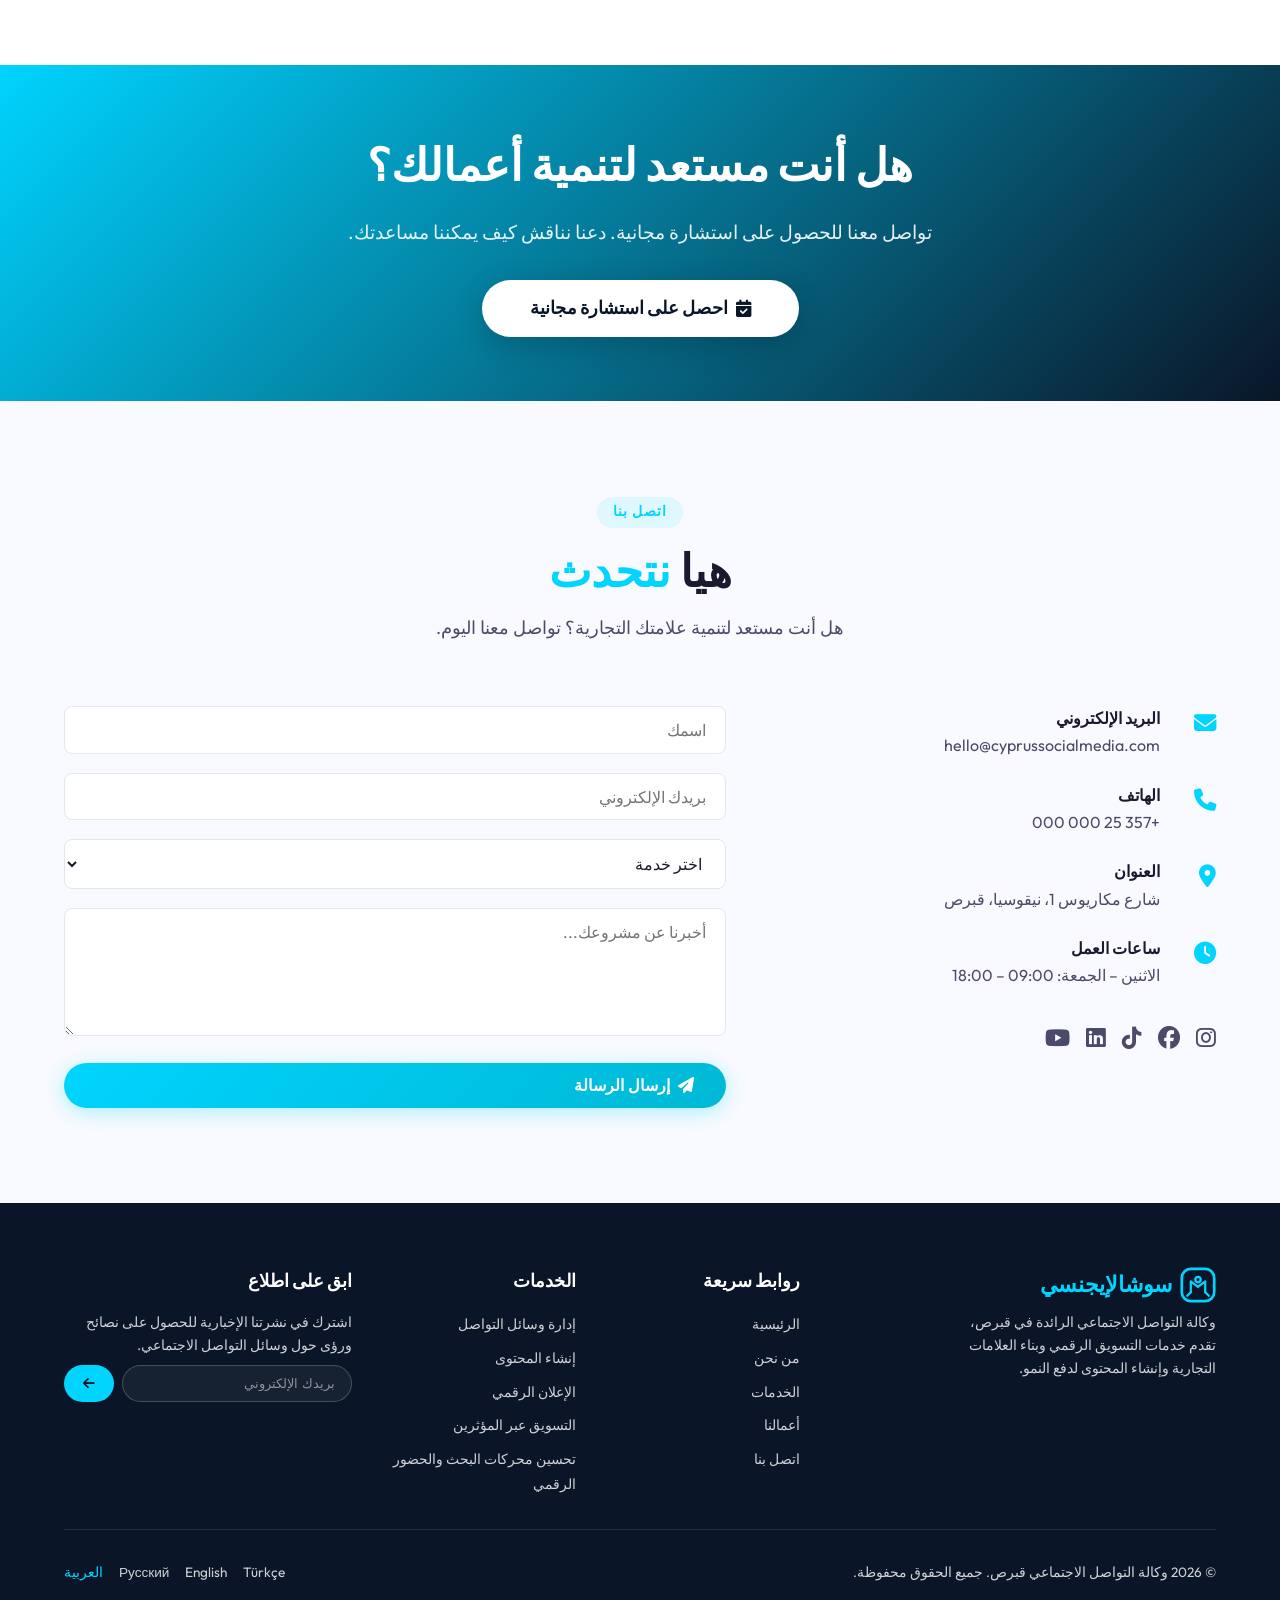
==== commit 8fd7240d: "Update font family to Outfit and preload styles in HTML files" ====
--- a/ar/index.html
+++ b/ar/index.html
@@ -20,9 +20,13 @@
     <link rel="icon" href="/favicon.ico">
 
     <!-- Preload critical fonts -->
-    <link rel="preload"
-        href="https://fonts.googleapis.com/css2?family=Inter:opsz,wght@14..32,300;14..32,400;14..32,500;14..32,600;14..32,700;14..32,800&display=swap"
+    <link rel="preload" href="https://fonts.googleapis.com/css2?family=Outfit:wght@300;400;500;600;700;800&display=swap"
         as="style" />
+
+    <!-- Google Fonts -->
+    <link rel="stylesheet"
+        href="https://fonts.googleapis.com/css2?family=Outfit:wght@300;400;500;600;700;800&display=swap" />
+
 
     <!-- CRITICAL INLINED CSS -->
     <style>
--- a/assets/css/variables.css
+++ b/assets/css/variables.css
@@ -21,7 +21,7 @@
 
   /* ---- Typography ---- */
   --font-family:
-    "Inter", -apple-system, BlinkMacSystemFont, "Segoe UI", Roboto, sans-serif;
+    "Outfit", -apple-system, BlinkMacSystemFont, "Segoe UI", Roboto, sans-serif;
   --font-size-base: 16px;
   --font-weight-regular: 400;
   --font-weight-medium: 500;
--- a/assets/css/responsive.css
+++ b/assets/css/responsive.css
@@ -1,4 +1,3 @@
-/* Media queries */
 /* ============================================================
    RESPONSIVE BREAKPOINTS
    ============================================================ */
@@ -79,50 +78,146 @@
 
 /* ---- Mobile (max-width: 768px) ---- */
 @media (max-width: 768px) {
+  /* ===== NAVBAR ===== */
   .navbar-container {
     height: 70px;
-  }
-
+    padding: 0 1rem;
+  }
+
+  /* ✅ FIX: Ensure mobile toggle is always visible on mobile */
+  .mobile-toggle {
+    display: flex !important;
+    flex-shrink: 0;
+    width: 44px;
+    height: 44px;
+    padding: 0;
+    margin: 0;
+    align-items: center;
+    justify-content: center;
+    background: transparent;
+    border: none;
+    cursor: pointer;
+    border-radius: 8px;
+    transition: background 0.2s ease;
+    position: relative;
+    z-index: 1001;
+  }
+
+  .mobile-toggle:hover {
+    background: rgba(0, 212, 255, 0.1);
+  }
+
+  /* ✅ FIX: Ensure the bars are visible and centered */
+  .mobile-toggle .bar {
+    display: block !important;
+    width: 26px;
+    height: 2.5px;
+    background: var(--color-text);
+    transition: all 0.3s ease;
+    border-radius: 2px;
+    flex-shrink: 0;
+    position: absolute;
+    left: 50%;
+    transform: translateX(-50%);
+  }
+
+  .mobile-toggle .bar:nth-child(1) {
+    top: 14px;
+  }
+
+  .mobile-toggle .bar:nth-child(2) {
+    top: 50%;
+    transform: translate(-50%, -50%);
+  }
+
+  .mobile-toggle .bar:nth-child(3) {
+    bottom: 14px;
+  }
+
+  /* Animated hamburger */
+  .mobile-toggle.open .bar:nth-child(1) {
+    top: 50%;
+    transform: translate(-50%, -50%) rotate(45deg);
+  }
+
+  .mobile-toggle.open .bar:nth-child(2) {
+    opacity: 0;
+    transform: translate(-50%, -50%) scale(0);
+  }
+
+  .mobile-toggle.open .bar:nth-child(3) {
+    bottom: auto;
+    top: 50%;
+    transform: translate(-50%, -50%) rotate(-45deg);
+  }
+
+  /* Mobile menu panel */
   .nav-menu {
     position: fixed;
-    top: 70px;
+    top: 0;
     left: 0;
     width: 100%;
+    height: 100vh;
     background: var(--color-bg);
-    backdrop-filter: blur(12px);
-    padding: 1.5rem 2rem;
+    padding: 80px 2rem 2rem;
     box-shadow: 0 8px 30px var(--color-shadow);
-    border-bottom: 1px solid var(--color-border);
-    transform: translateY(-120%);
-    transition: transform var(--transition-medium);
+    transform: translateX(-100%);
+    transition: transform 0.35s cubic-bezier(0.4, 0, 0.2, 1);
     z-index: 999;
+    overflow-y: auto;
+    visibility: hidden;
+  }
+
+  .nav-menu.open {
+    transform: translateX(0);
+    visibility: visible;
   }
 
   .dark-theme .nav-menu {
     background: var(--color-bg);
   }
 
-  .nav-menu.open {
-    transform: translateY(0);
-  }
-
   .nav-links {
     flex-direction: column;
-    gap: 1.2rem;
+    gap: 1.5rem;
     align-items: flex-start;
-  }
-
-  .mobile-toggle {
+    padding: 0;
+  }
+
+  .nav-links a {
+    font-size: 1.2rem;
+    padding: 0.5rem 0;
+    width: 100%;
+    border-bottom: 1px solid var(--color-border);
+  }
+
+  /* Nav actions on mobile - keep visible */
+  .nav-actions {
     display: flex;
-  }
-
+    align-items: center;
+    gap: 0.8rem;
+    flex-shrink: 0;
+  }
+
+  .lang-btn {
+    font-size: 0.75rem;
+    padding: 0.3rem 0.6rem;
+  }
+
+  .theme-toggle {
+    width: 36px;
+    height: 36px;
+    font-size: 1rem;
+  }
+
+  /* ===== HERO ===== */
   .hero {
     padding: 100px 0 60px;
     min-height: auto;
   }
 
   .hero h1 {
-    font-size: 2.4rem;
+    font-size: 2.2rem;
   }
 
   .hero p {
@@ -132,21 +227,31 @@
   .hero-buttons {
     flex-direction: column;
     align-items: center;
+    width: 100%;
+  }
+
+  .hero-buttons .btn {
+    width: 100%;
+    max-width: 300px;
+    justify-content: center;
   }
 
   .hero-stats {
     flex-wrap: wrap;
     gap: 1.5rem;
+    justify-content: center;
   }
 
   .hero-image-wrapper {
     max-width: 280px;
   }
 
+  /* ===== SECTION HEADERS ===== */
   .section-header h2 {
     font-size: 2rem;
   }
 
+  /* ===== GRIDS ===== */
   .services-grid {
     grid-template-columns: 1fr;
   }
@@ -158,6 +263,7 @@
   .process-step {
     flex-direction: column;
     gap: 0.5rem;
+    align-items: flex-start;
   }
 
   .step-number {
@@ -181,6 +287,7 @@
     font-size: 2.2rem;
   }
 
+  /* ===== FOOTER ===== */
   .footer-grid {
     grid-template-columns: 1fr;
     text-align: center;
@@ -201,6 +308,18 @@
     flex-wrap: wrap;
   }
 
+  .newsletter-form {
+    flex-direction: column;
+    max-width: 300px;
+    margin: 0 auto;
+  }
+
+  .newsletter-form button {
+    width: 100%;
+    justify-content: center;
+  }
+
+  /* ===== CONTACT ===== */
   .contact-form {
     gap: 1rem;
   }
@@ -217,13 +336,76 @@
     padding: 0 1rem;
   }
 
+  /* ===== NAVBAR ===== */
+  .navbar-container {
+    height: 60px;
+    padding: 0 0.8rem;
+  }
+
+  .logo {
+    font-size: 1.1rem;
+    gap: 0.3rem;
+  }
+
+  .logo svg {
+    width: 30px;
+    height: 30px;
+  }
+
+  /* ✅ FIX: Smaller toggle on tiny screens */
+  .mobile-toggle {
+    width: 38px;
+    height: 38px;
+  }
+
+  .mobile-toggle .bar {
+    width: 20px;
+    height: 2px;
+  }
+
+  .mobile-toggle .bar:nth-child(1) {
+    top: 12px;
+  }
+
+  .mobile-toggle .bar:nth-child(3) {
+    bottom: 12px;
+  }
+
+  .nav-menu {
+    padding: 70px 1.5rem 1.5rem;
+  }
+
+  .nav-links a {
+    font-size: 1rem;
+    padding: 0.4rem 0;
+  }
+
+  /* ===== HERO ===== */
+  .hero {
+    padding: 80px 0 40px;
+  }
+
   .hero h1 {
-    font-size: 2rem;
+    font-size: 1.8rem;
+  }
+
+  .hero p {
+    font-size: 0.95rem;
+  }
+
+  .hero-badge {
+    font-size: 0.7rem;
+    padding: 0.3rem 0.8rem;
+  }
+
+  .hero-badge i {
+    font-size: 0.7rem;
   }
 
   .hero-stats {
     flex-direction: column;
-    gap: 0.8rem;
+    gap: 0.6rem;
+    align-items: center;
   }
 
   .hero-stat {
@@ -233,16 +415,257 @@
     justify-content: center;
   }
 
-  .section-header h2 {
-    font-size: 1.7rem;
-  }
-
+  .stat-number {
+    font-size: 1.6rem;
+  }
+
+  .stat-label {
+    font-size: 0.8rem;
+  }
+
+  .hero-image-wrapper {
+    max-width: 200px;
+  }
+
+  .hero-content-icons {
+    font-size: 1.8rem;
+    gap: 0.8rem;
+  }
+
+  /* ===== BUTTONS ===== */
   .btn {
     padding: 0.6rem 1.5rem;
+    font-size: 0.85rem;
+  }
+
+  .hero-buttons .btn {
+    width: 100%;
+    max-width: 260px;
+    justify-content: center;
+    font-size: 0.85rem;
+    padding: 0.7rem 1.2rem;
+  }
+
+  /* ===== SECTION HEADERS ===== */
+  .section-header h2 {
+    font-size: 1.6rem;
+  }
+
+  .section-header p {
+    font-size: 0.95rem;
+  }
+
+  .section-tag {
+    font-size: 0.7rem;
+    padding: 0.2rem 0.8rem;
+  }
+
+  /* ===== SERVICE CARDS ===== */
+  .service-card {
+    padding: 1.5rem 1.2rem;
+  }
+
+  .service-icon {
+    font-size: 2rem;
+  }
+
+  .service-card h3 {
+    font-size: 1.2rem;
+  }
+
+  .service-card p {
     font-size: 0.9rem;
   }
 
+  /* ===== STATISTICS ===== */
   .stat-item .stat-number {
-    font-size: 1.8rem;
+    font-size: 1.6rem;
+  }
+
+  .stat-item .stat-label {
+    font-size: 0.8rem;
+  }
+
+  /* ===== TESTIMONIALS ===== */
+  .testimonial-card {
+    padding: 1.2rem 1rem;
+  }
+
+  .testimonial-card p {
+    font-size: 0.9rem;
+  }
+
+  .author-name {
+    font-size: 0.9rem;
+  }
+
+  .author-title {
+    font-size: 0.7rem;
+  }
+
+  /* ===== FAQ ===== */
+  .faq-question {
+    font-size: 0.95rem;
+    padding: 0.6rem 0;
+  }
+
+  .faq-answer p {
+    font-size: 0.9rem;
+  }
+
+  /* ===== CONTACT ===== */
+  .contact-item {
+    gap: 0.8rem;
+  }
+
+  .contact-icon {
+    font-size: 1.2rem;
+    min-width: 32px;
+  }
+
+  .contact-item h3 {
+    font-size: 0.9rem;
+  }
+
+  .contact-item a,
+  .contact-item p {
+    font-size: 0.85rem;
+  }
+
+  .form-group input,
+  .form-group select,
+  .form-group textarea {
+    font-size: 0.85rem;
+    padding: 0.6rem 1rem;
+  }
+
+  /* ===== FOOTER ===== */
+  .footer-brand p {
+    font-size: 0.8rem;
+  }
+
+  .footer-links h3,
+  .footer-newsletter h3 {
+    font-size: 1rem;
+  }
+
+  .footer-links a {
+    font-size: 0.8rem;
+  }
+
+  .footer-newsletter p {
+    font-size: 0.8rem;
+  }
+
+  .newsletter-form input {
+    font-size: 0.8rem;
+    padding: 0.5rem 0.8rem;
+  }
+
+  .footer-bottom {
+    font-size: 0.7rem;
+  }
+
+  .footer-lang-links {
+    gap: 0.5rem;
+  }
+
+  .footer-lang-links a {
+    font-size: 0.7rem;
+  }
+
+  /* ===== CTA ===== */
+  section[style*="padding: 4rem 0"] {
+    padding: 3rem 0 !important;
+  }
+
+  section[style*="padding: 4rem 0"] h2 {
+    font-size: 1.8rem !important;
+  }
+
+  section[style*="padding: 4rem 0"] p {
+    font-size: 0.95rem !important;
+  }
+
+  section[style*="padding: 4rem 0"] .btn {
+    font-size: 0.9rem !important;
+    padding: 0.7rem 2rem !important;
+  }
+
+  /* ===== STATS SECTION CTA ===== */
+  .stats-grid {
+    grid-template-columns: 1fr 1fr;
+    gap: 1.2rem;
   }
 }
+
+/* ---- Extra small phones (max-width: 360px) ---- */
+@media (max-width: 360px) {
+  .hero h1 {
+    font-size: 1.5rem;
+  }
+
+  .hero p {
+    font-size: 0.85rem;
+  }
+
+  .btn {
+    font-size: 0.75rem;
+    padding: 0.5rem 1.2rem;
+  }
+
+  .section-header h2 {
+    font-size: 1.3rem;
+  }
+
+  .logo {
+    font-size: 0.95rem;
+  }
+
+  .logo svg {
+    width: 26px;
+    height: 26px;
+  }
+
+  .mobile-toggle {
+    width: 34px;
+    height: 34px;
+  }
+
+  .mobile-toggle .bar {
+    width: 18px;
+    height: 2px;
+  }
+
+  .mobile-toggle .bar:nth-child(1) {
+    top: 11px;
+  }
+
+  .mobile-toggle .bar:nth-child(3) {
+    bottom: 11px;
+  }
+
+  .nav-actions {
+    gap: 0.4rem;
+  }
+
+  .lang-btn {
+    font-size: 0.65rem;
+    padding: 0.2rem 0.5rem;
+  }
+
+  .theme-toggle {
+    width: 30px;
+    height: 30px;
+    font-size: 0.85rem;
+  }
+
+  .hero-image-wrapper {
+    max-width: 160px;
+  }
+
+  .hero-content-icons {
+    font-size: 1.4rem;
+    gap: 0.6rem;
+  }
+}
--- a/assets/css/variables.css
+++ b/assets/css/variables.css
@@ -21,7 +21,7 @@
 
   /* ---- Typography ---- */
   --font-family:
-    "Inter", -apple-system, BlinkMacSystemFont, "Segoe UI", Roboto, sans-serif;
+    "Outfit", -apple-system, BlinkMacSystemFont, "Segoe UI", Roboto, sans-serif;
   --font-size-base: 16px;
   --font-weight-regular: 400;
   --font-weight-medium: 500;
--- a/assets/css/responsive.css
+++ b/assets/css/responsive.css
@@ -1,4 +1,3 @@
-/* Media queries */
 /* ============================================================
    RESPONSIVE BREAKPOINTS
    ============================================================ */
@@ -79,50 +78,146 @@
 
 /* ---- Mobile (max-width: 768px) ---- */
 @media (max-width: 768px) {
+  /* ===== NAVBAR ===== */
   .navbar-container {
     height: 70px;
-  }
-
+    padding: 0 1rem;
+  }
+
+  /* ✅ FIX: Ensure mobile toggle is always visible on mobile */
+  .mobile-toggle {
+    display: flex !important;
+    flex-shrink: 0;
+    width: 44px;
+    height: 44px;
+    padding: 0;
+    margin: 0;
+    align-items: center;
+    justify-content: center;
+    background: transparent;
+    border: none;
+    cursor: pointer;
+    border-radius: 8px;
+    transition: background 0.2s ease;
+    position: relative;
+    z-index: 1001;
+  }
+
+  .mobile-toggle:hover {
+    background: rgba(0, 212, 255, 0.1);
+  }
+
+  /* ✅ FIX: Ensure the bars are visible and centered */
+  .mobile-toggle .bar {
+    display: block !important;
+    width: 26px;
+    height: 2.5px;
+    background: var(--color-text);
+    transition: all 0.3s ease;
+    border-radius: 2px;
+    flex-shrink: 0;
+    position: absolute;
+    left: 50%;
+    transform: translateX(-50%);
+  }
+
+  .mobile-toggle .bar:nth-child(1) {
+    top: 14px;
+  }
+
+  .mobile-toggle .bar:nth-child(2) {
+    top: 50%;
+    transform: translate(-50%, -50%);
+  }
+
+  .mobile-toggle .bar:nth-child(3) {
+    bottom: 14px;
+  }
+
+  /* Animated hamburger */
+  .mobile-toggle.open .bar:nth-child(1) {
+    top: 50%;
+    transform: translate(-50%, -50%) rotate(45deg);
+  }
+
+  .mobile-toggle.open .bar:nth-child(2) {
+    opacity: 0;
+    transform: translate(-50%, -50%) scale(0);
+  }
+
+  .mobile-toggle.open .bar:nth-child(3) {
+    bottom: auto;
+    top: 50%;
+    transform: translate(-50%, -50%) rotate(-45deg);
+  }
+
+  /* Mobile menu panel */
   .nav-menu {
     position: fixed;
-    top: 70px;
+    top: 0;
     left: 0;
     width: 100%;
+    height: 100vh;
     background: var(--color-bg);
-    backdrop-filter: blur(12px);
-    padding: 1.5rem 2rem;
+    padding: 80px 2rem 2rem;
     box-shadow: 0 8px 30px var(--color-shadow);
-    border-bottom: 1px solid var(--color-border);
-    transform: translateY(-120%);
-    transition: transform var(--transition-medium);
+    transform: translateX(-100%);
+    transition: transform 0.35s cubic-bezier(0.4, 0, 0.2, 1);
     z-index: 999;
+    overflow-y: auto;
+    visibility: hidden;
+  }
+
+  .nav-menu.open {
+    transform: translateX(0);
+    visibility: visible;
   }
 
   .dark-theme .nav-menu {
     background: var(--color-bg);
   }
 
-  .nav-menu.open {
-    transform: translateY(0);
-  }
-
   .nav-links {
     flex-direction: column;
-    gap: 1.2rem;
+    gap: 1.5rem;
     align-items: flex-start;
-  }
-
-  .mobile-toggle {
+    padding: 0;
+  }
+
+  .nav-links a {
+    font-size: 1.2rem;
+    padding: 0.5rem 0;
+    width: 100%;
+    border-bottom: 1px solid var(--color-border);
+  }
+
+  /* Nav actions on mobile - keep visible */
+  .nav-actions {
     display: flex;
-  }
-
+    align-items: center;
+    gap: 0.8rem;
+    flex-shrink: 0;
+  }
+
+  .lang-btn {
+    font-size: 0.75rem;
+    padding: 0.3rem 0.6rem;
+  }
+
+  .theme-toggle {
+    width: 36px;
+    height: 36px;
+    font-size: 1rem;
+  }
+
+  /* ===== HERO ===== */
   .hero {
     padding: 100px 0 60px;
     min-height: auto;
   }
 
   .hero h1 {
-    font-size: 2.4rem;
+    font-size: 2.2rem;
   }
 
   .hero p {
@@ -132,21 +227,31 @@
   .hero-buttons {
     flex-direction: column;
     align-items: center;
+    width: 100%;
+  }
+
+  .hero-buttons .btn {
+    width: 100%;
+    max-width: 300px;
+    justify-content: center;
   }
 
   .hero-stats {
     flex-wrap: wrap;
     gap: 1.5rem;
+    justify-content: center;
   }
 
   .hero-image-wrapper {
     max-width: 280px;
   }
 
+  /* ===== SECTION HEADERS ===== */
   .section-header h2 {
     font-size: 2rem;
   }
 
+  /* ===== GRIDS ===== */
   .services-grid {
     grid-template-columns: 1fr;
   }
@@ -158,6 +263,7 @@
   .process-step {
     flex-direction: column;
     gap: 0.5rem;
+    align-items: flex-start;
   }
 
   .step-number {
@@ -181,6 +287,7 @@
     font-size: 2.2rem;
   }
 
+  /* ===== FOOTER ===== */
   .footer-grid {
     grid-template-columns: 1fr;
     text-align: center;
@@ -201,6 +308,18 @@
     flex-wrap: wrap;
   }
 
+  .newsletter-form {
+    flex-direction: column;
+    max-width: 300px;
+    margin: 0 auto;
+  }
+
+  .newsletter-form button {
+    width: 100%;
+    justify-content: center;
+  }
+
+  /* ===== CONTACT ===== */
   .contact-form {
     gap: 1rem;
   }
@@ -217,13 +336,76 @@
     padding: 0 1rem;
   }
 
+  /* ===== NAVBAR ===== */
+  .navbar-container {
+    height: 60px;
+    padding: 0 0.8rem;
+  }
+
+  .logo {
+    font-size: 1.1rem;
+    gap: 0.3rem;
+  }
+
+  .logo svg {
+    width: 30px;
+    height: 30px;
+  }
+
+  /* ✅ FIX: Smaller toggle on tiny screens */
+  .mobile-toggle {
+    width: 38px;
+    height: 38px;
+  }
+
+  .mobile-toggle .bar {
+    width: 20px;
+    height: 2px;
+  }
+
+  .mobile-toggle .bar:nth-child(1) {
+    top: 12px;
+  }
+
+  .mobile-toggle .bar:nth-child(3) {
+    bottom: 12px;
+  }
+
+  .nav-menu {
+    padding: 70px 1.5rem 1.5rem;
+  }
+
+  .nav-links a {
+    font-size: 1rem;
+    padding: 0.4rem 0;
+  }
+
+  /* ===== HERO ===== */
+  .hero {
+    padding: 80px 0 40px;
+  }
+
   .hero h1 {
-    font-size: 2rem;
+    font-size: 1.8rem;
+  }
+
+  .hero p {
+    font-size: 0.95rem;
+  }
+
+  .hero-badge {
+    font-size: 0.7rem;
+    padding: 0.3rem 0.8rem;
+  }
+
+  .hero-badge i {
+    font-size: 0.7rem;
   }
 
   .hero-stats {
     flex-direction: column;
-    gap: 0.8rem;
+    gap: 0.6rem;
+    align-items: center;
   }
 
   .hero-stat {
@@ -233,16 +415,257 @@
     justify-content: center;
   }
 
-  .section-header h2 {
-    font-size: 1.7rem;
-  }
-
+  .stat-number {
+    font-size: 1.6rem;
+  }
+
+  .stat-label {
+    font-size: 0.8rem;
+  }
+
+  .hero-image-wrapper {
+    max-width: 200px;
+  }
+
+  .hero-content-icons {
+    font-size: 1.8rem;
+    gap: 0.8rem;
+  }
+
+  /* ===== BUTTONS ===== */
   .btn {
     padding: 0.6rem 1.5rem;
+    font-size: 0.85rem;
+  }
+
+  .hero-buttons .btn {
+    width: 100%;
+    max-width: 260px;
+    justify-content: center;
+    font-size: 0.85rem;
+    padding: 0.7rem 1.2rem;
+  }
+
+  /* ===== SECTION HEADERS ===== */
+  .section-header h2 {
+    font-size: 1.6rem;
+  }
+
+  .section-header p {
+    font-size: 0.95rem;
+  }
+
+  .section-tag {
+    font-size: 0.7rem;
+    padding: 0.2rem 0.8rem;
+  }
+
+  /* ===== SERVICE CARDS ===== */
+  .service-card {
+    padding: 1.5rem 1.2rem;
+  }
+
+  .service-icon {
+    font-size: 2rem;
+  }
+
+  .service-card h3 {
+    font-size: 1.2rem;
+  }
+
+  .service-card p {
     font-size: 0.9rem;
   }
 
+  /* ===== STATISTICS ===== */
   .stat-item .stat-number {
-    font-size: 1.8rem;
+    font-size: 1.6rem;
+  }
+
+  .stat-item .stat-label {
+    font-size: 0.8rem;
+  }
+
+  /* ===== TESTIMONIALS ===== */
+  .testimonial-card {
+    padding: 1.2rem 1rem;
+  }
+
+  .testimonial-card p {
+    font-size: 0.9rem;
+  }
+
+  .author-name {
+    font-size: 0.9rem;
+  }
+
+  .author-title {
+    font-size: 0.7rem;
+  }
+
+  /* ===== FAQ ===== */
+  .faq-question {
+    font-size: 0.95rem;
+    padding: 0.6rem 0;
+  }
+
+  .faq-answer p {
+    font-size: 0.9rem;
+  }
+
+  /* ===== CONTACT ===== */
+  .contact-item {
+    gap: 0.8rem;
+  }
+
+  .contact-icon {
+    font-size: 1.2rem;
+    min-width: 32px;
+  }
+
+  .contact-item h3 {
+    font-size: 0.9rem;
+  }
+
+  .contact-item a,
+  .contact-item p {
+    font-size: 0.85rem;
+  }
+
+  .form-group input,
+  .form-group select,
+  .form-group textarea {
+    font-size: 0.85rem;
+    padding: 0.6rem 1rem;
+  }
+
+  /* ===== FOOTER ===== */
+  .footer-brand p {
+    font-size: 0.8rem;
+  }
+
+  .footer-links h3,
+  .footer-newsletter h3 {
+    font-size: 1rem;
+  }
+
+  .footer-links a {
+    font-size: 0.8rem;
+  }
+
+  .footer-newsletter p {
+    font-size: 0.8rem;
+  }
+
+  .newsletter-form input {
+    font-size: 0.8rem;
+    padding: 0.5rem 0.8rem;
+  }
+
+  .footer-bottom {
+    font-size: 0.7rem;
+  }
+
+  .footer-lang-links {
+    gap: 0.5rem;
+  }
+
+  .footer-lang-links a {
+    font-size: 0.7rem;
+  }
+
+  /* ===== CTA ===== */
+  section[style*="padding: 4rem 0"] {
+    padding: 3rem 0 !important;
+  }
+
+  section[style*="padding: 4rem 0"] h2 {
+    font-size: 1.8rem !important;
+  }
+
+  section[style*="padding: 4rem 0"] p {
+    font-size: 0.95rem !important;
+  }
+
+  section[style*="padding: 4rem 0"] .btn {
+    font-size: 0.9rem !important;
+    padding: 0.7rem 2rem !important;
+  }
+
+  /* ===== STATS SECTION CTA ===== */
+  .stats-grid {
+    grid-template-columns: 1fr 1fr;
+    gap: 1.2rem;
   }
 }
+
+/* ---- Extra small phones (max-width: 360px) ---- */
+@media (max-width: 360px) {
+  .hero h1 {
+    font-size: 1.5rem;
+  }
+
+  .hero p {
+    font-size: 0.85rem;
+  }
+
+  .btn {
+    font-size: 0.75rem;
+    padding: 0.5rem 1.2rem;
+  }
+
+  .section-header h2 {
+    font-size: 1.3rem;
+  }
+
+  .logo {
+    font-size: 0.95rem;
+  }
+
+  .logo svg {
+    width: 26px;
+    height: 26px;
+  }
+
+  .mobile-toggle {
+    width: 34px;
+    height: 34px;
+  }
+
+  .mobile-toggle .bar {
+    width: 18px;
+    height: 2px;
+  }
+
+  .mobile-toggle .bar:nth-child(1) {
+    top: 11px;
+  }
+
+  .mobile-toggle .bar:nth-child(3) {
+    bottom: 11px;
+  }
+
+  .nav-actions {
+    gap: 0.4rem;
+  }
+
+  .lang-btn {
+    font-size: 0.65rem;
+    padding: 0.2rem 0.5rem;
+  }
+
+  .theme-toggle {
+    width: 30px;
+    height: 30px;
+    font-size: 0.85rem;
+  }
+
+  .hero-image-wrapper {
+    max-width: 160px;
+  }
+
+  .hero-content-icons {
+    font-size: 1.4rem;
+    gap: 0.6rem;
+  }
+}
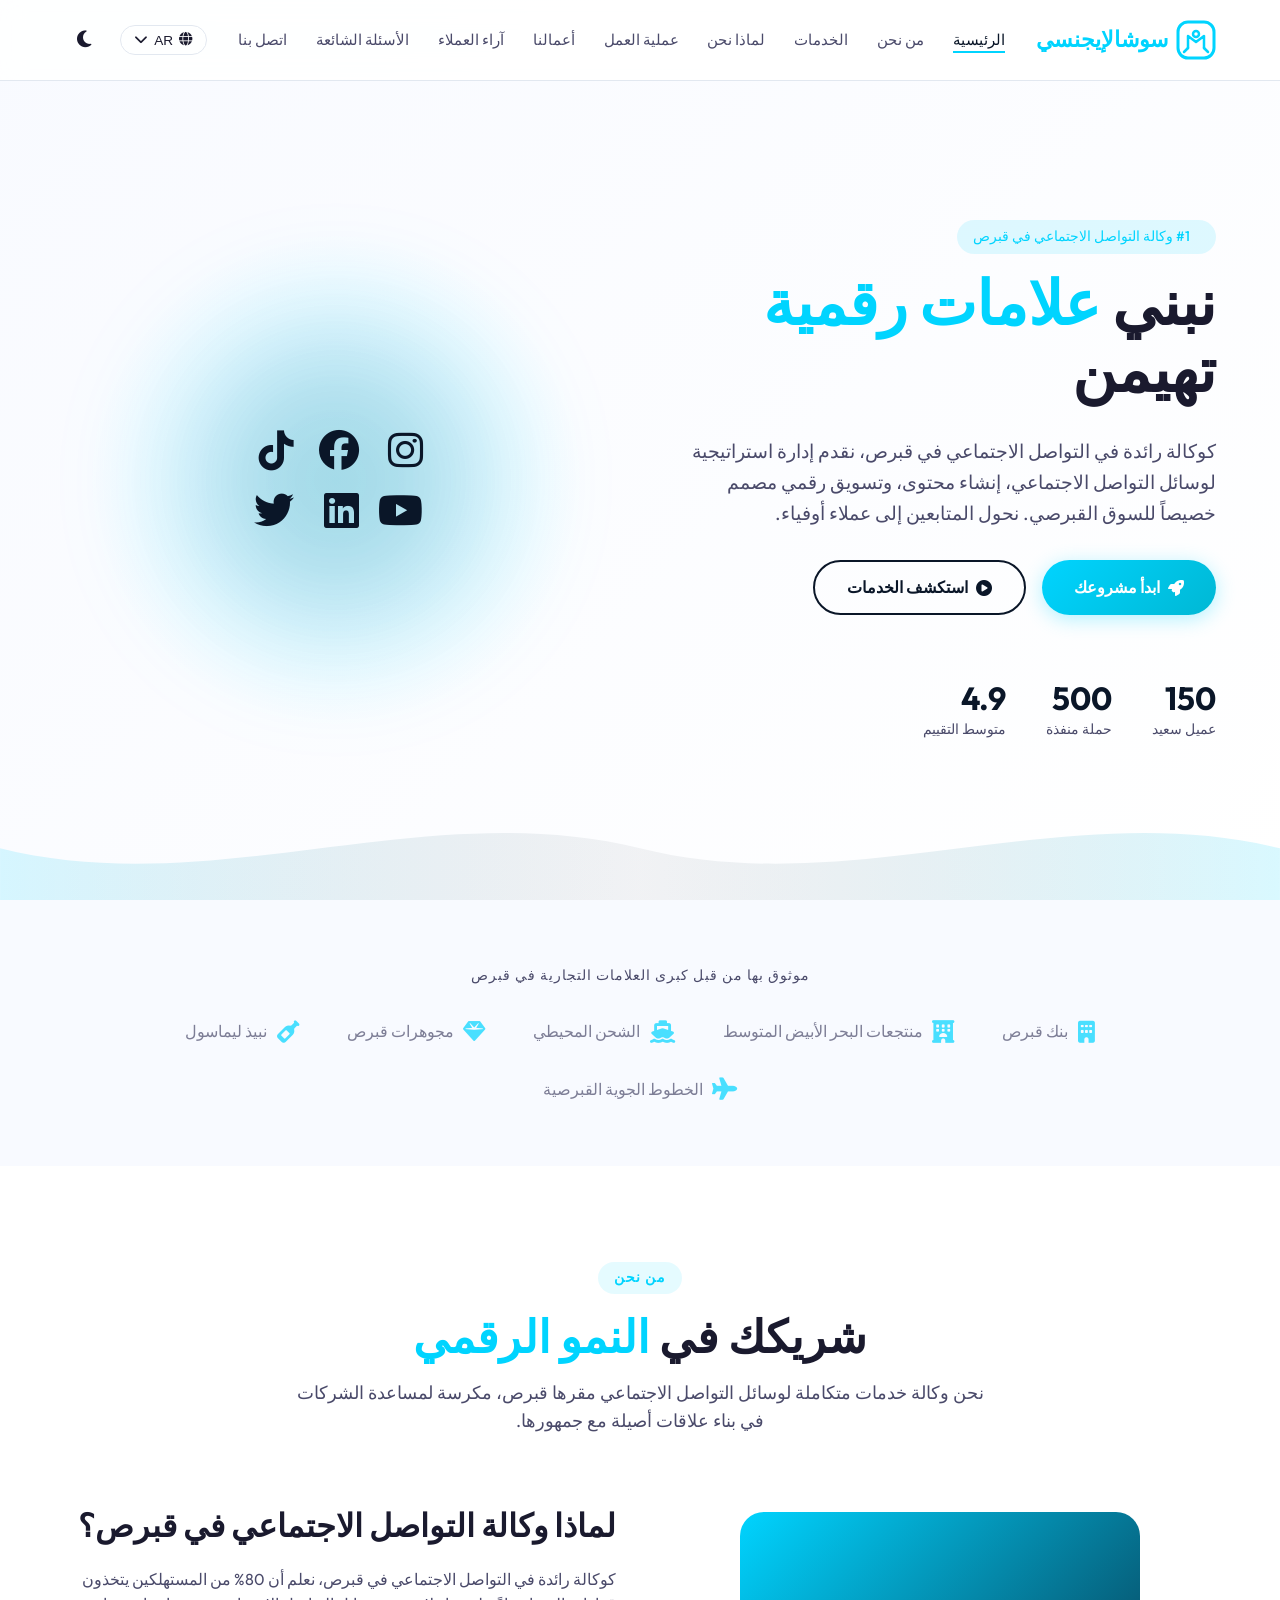
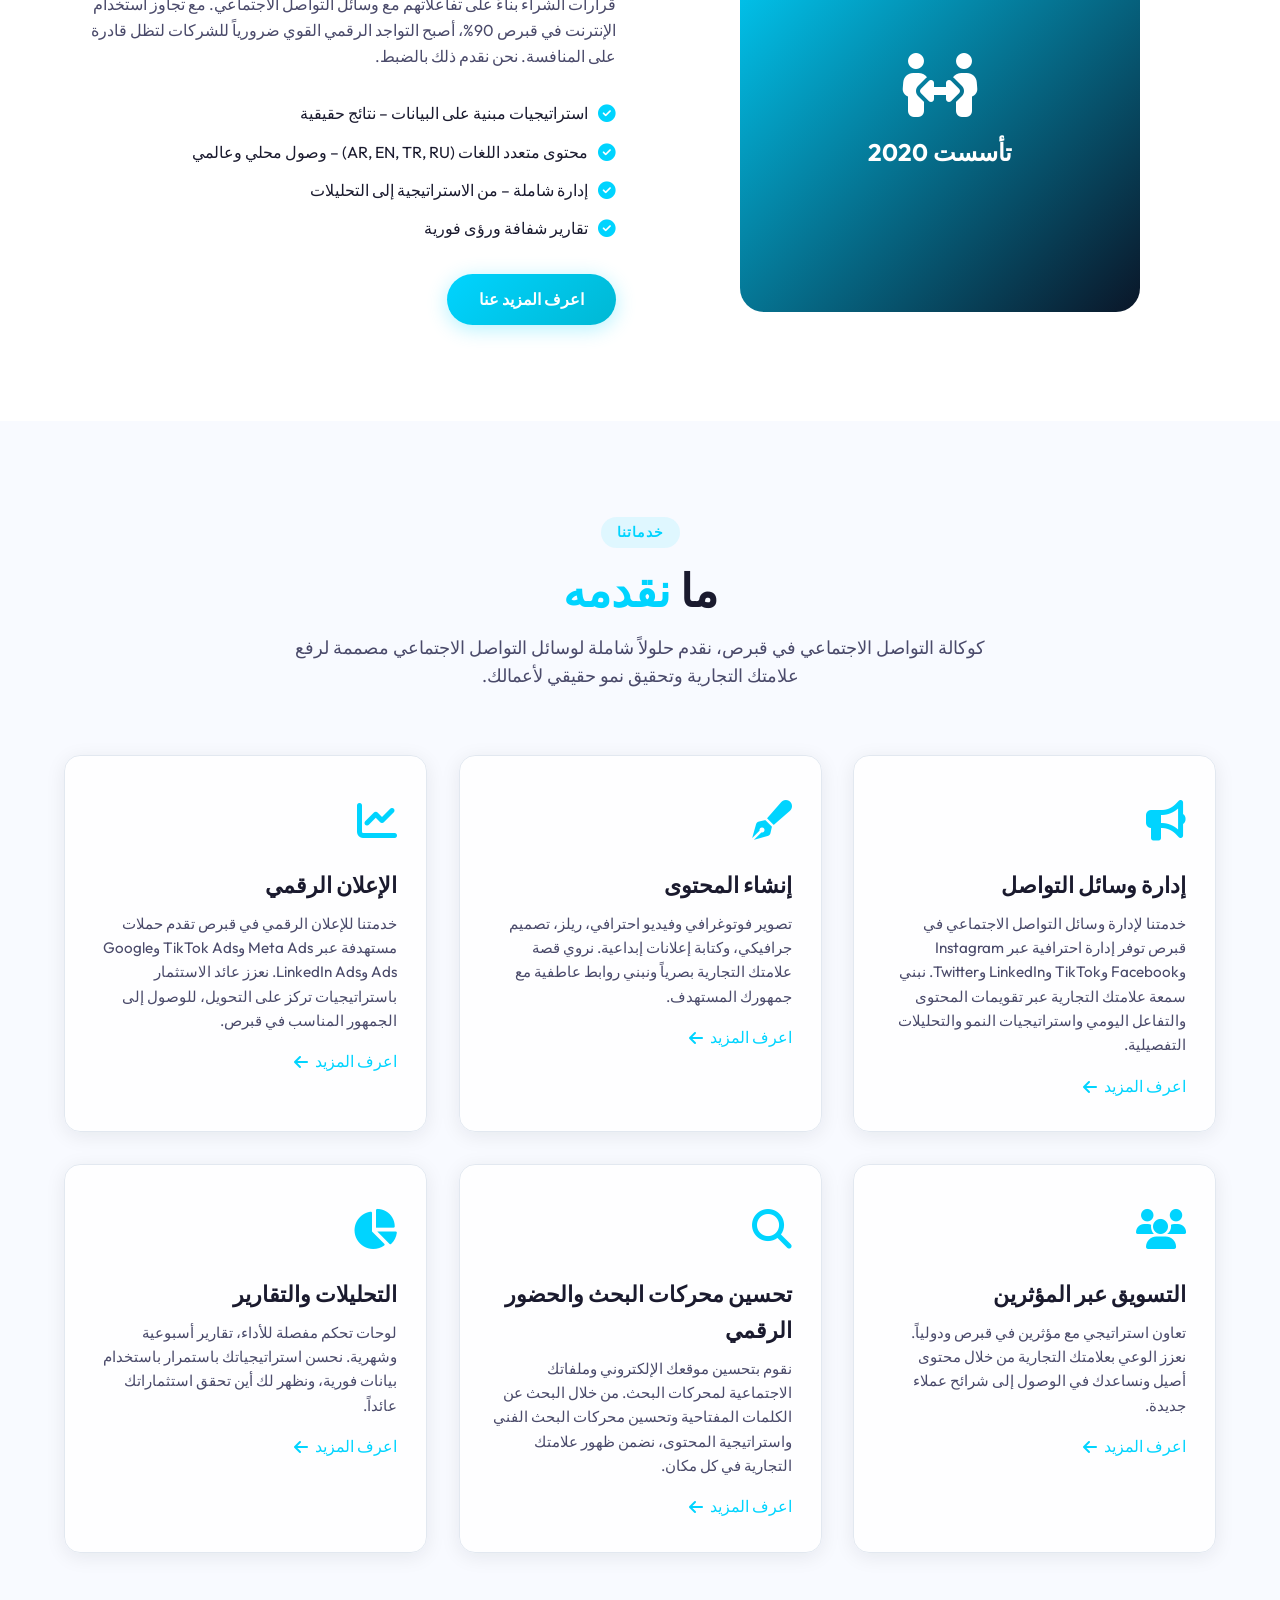
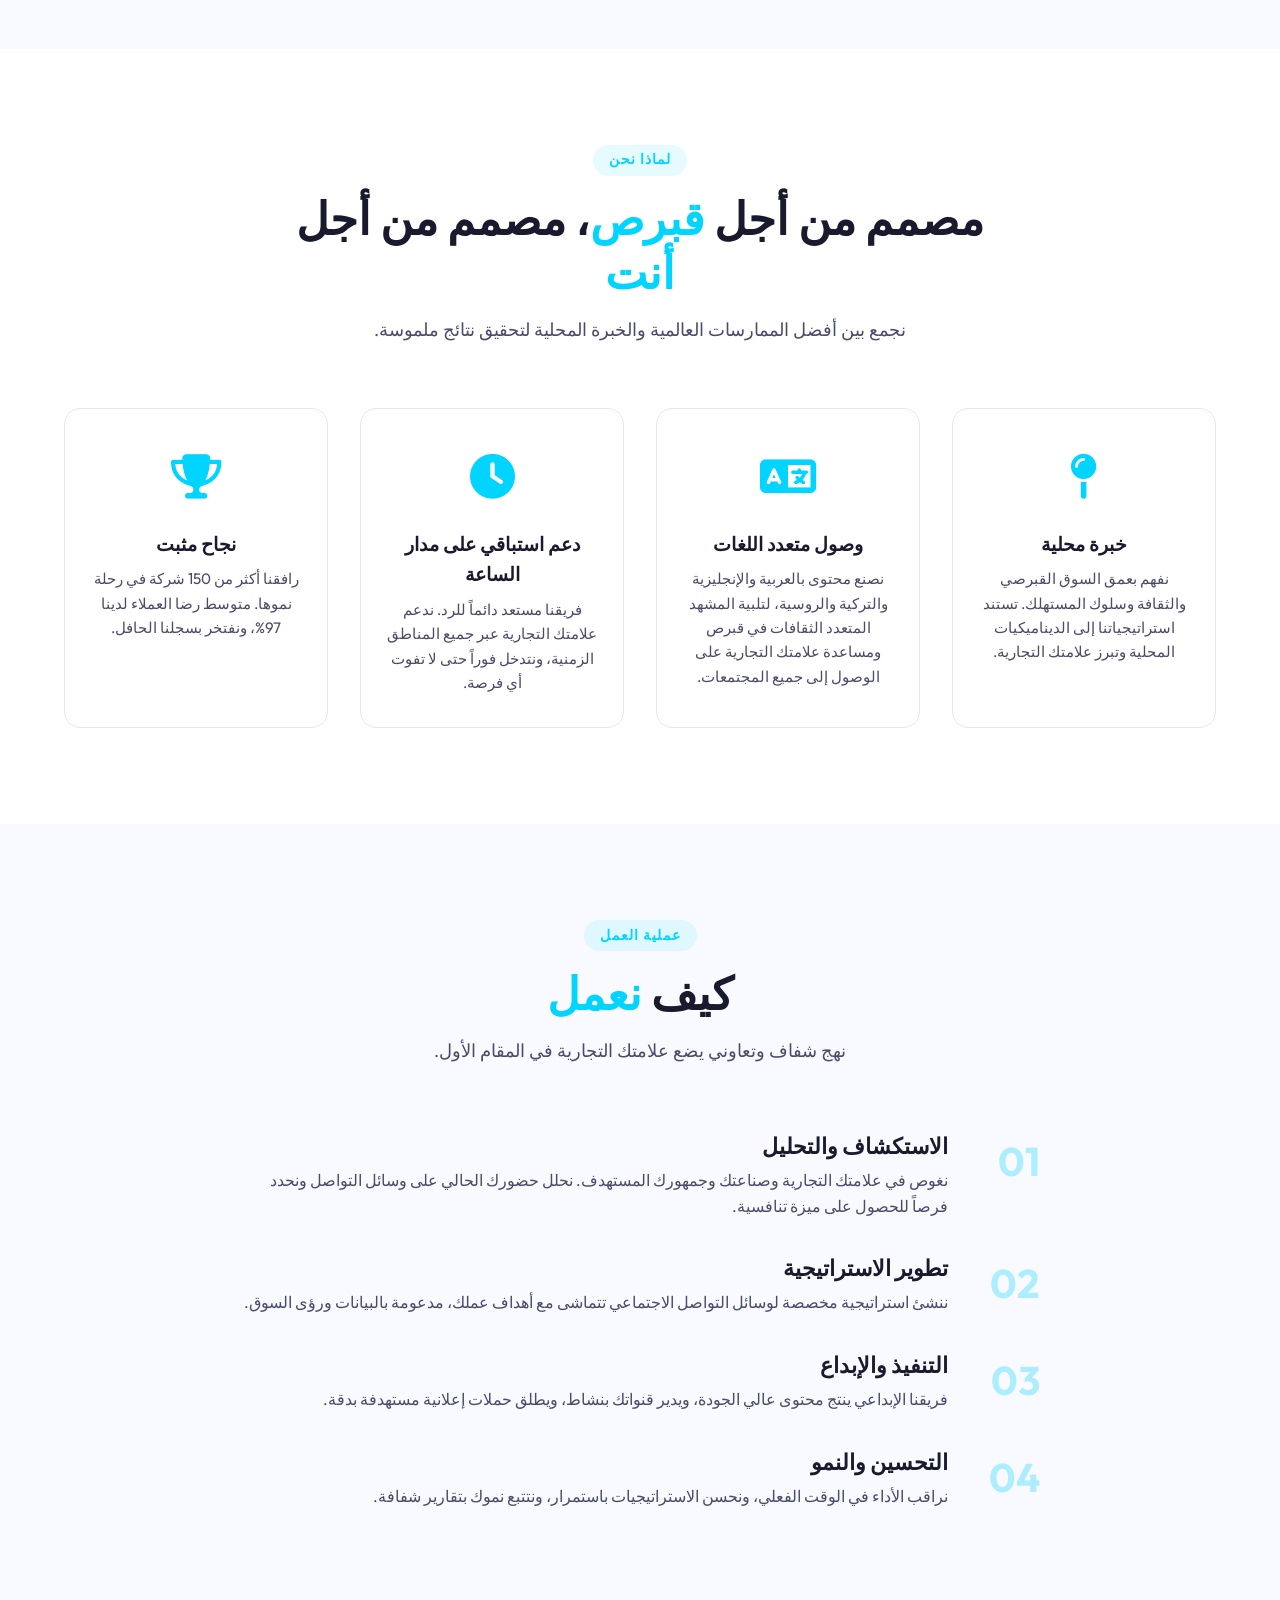
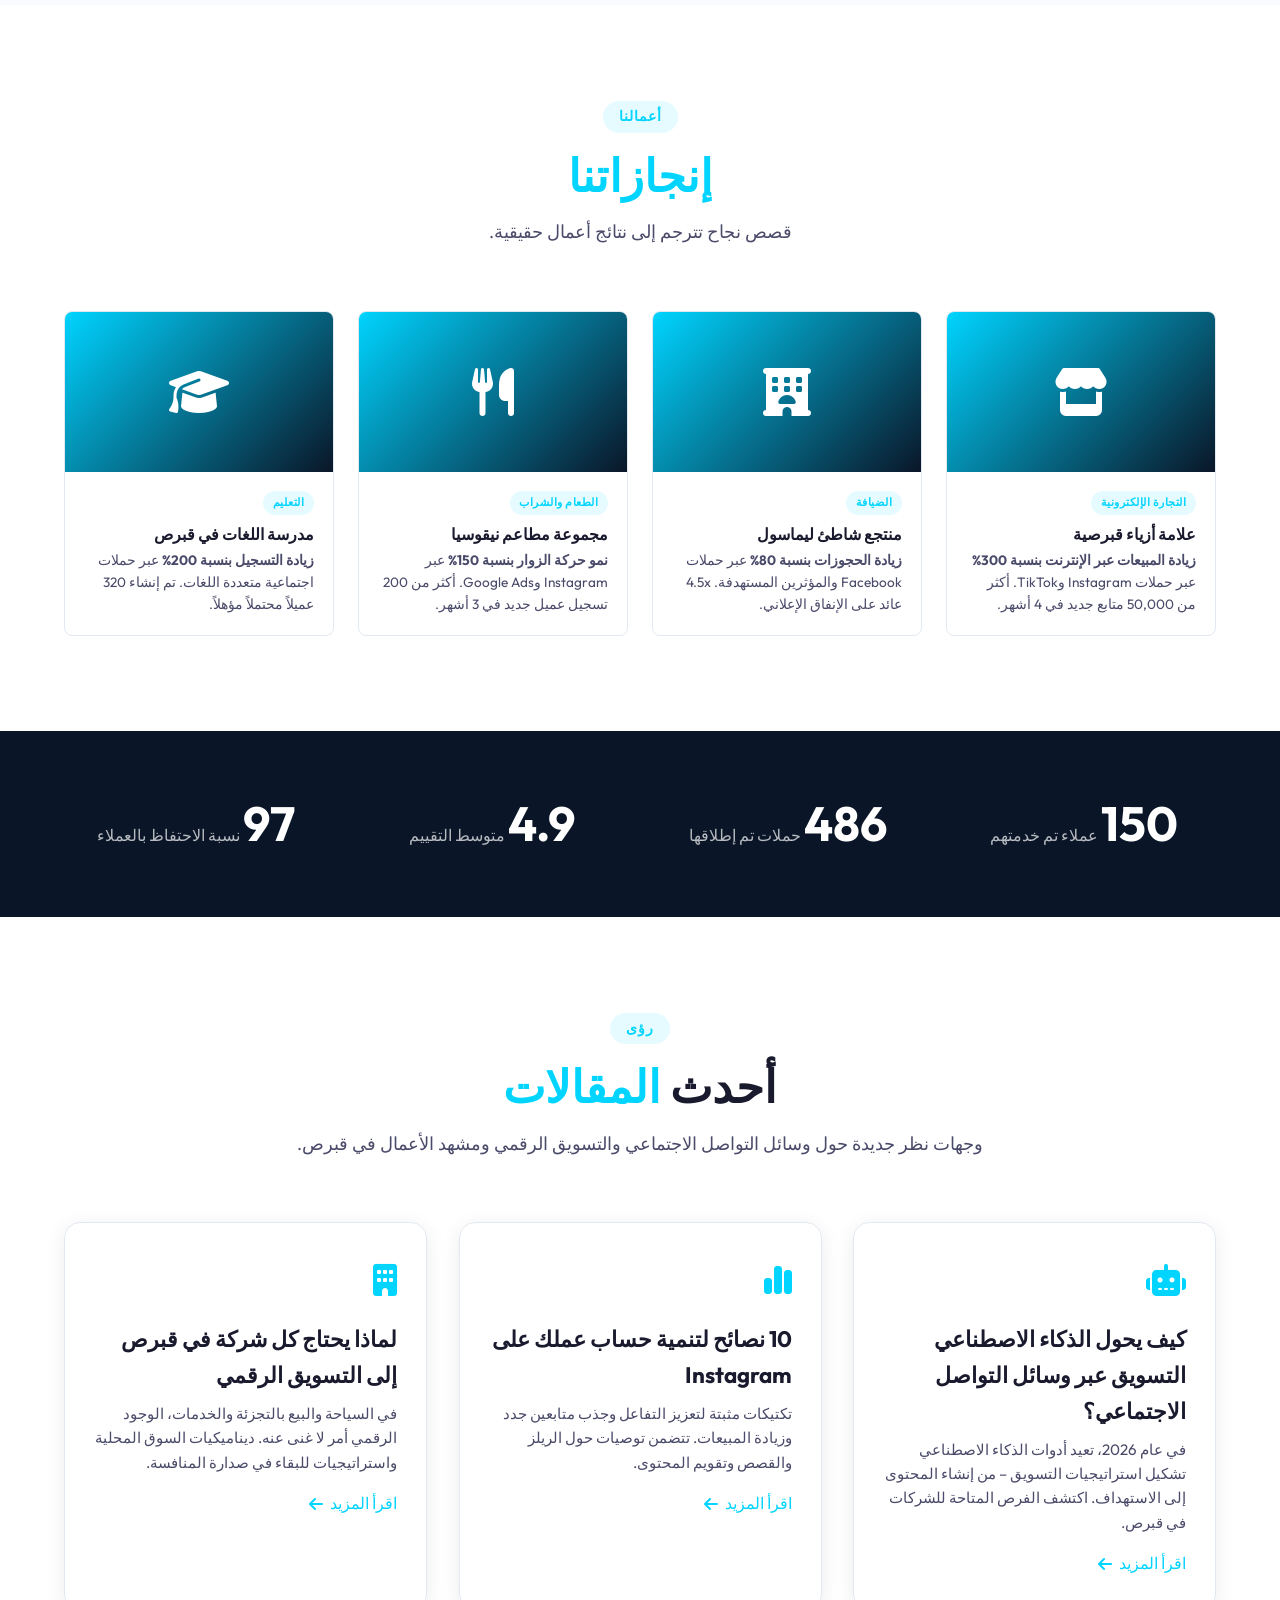
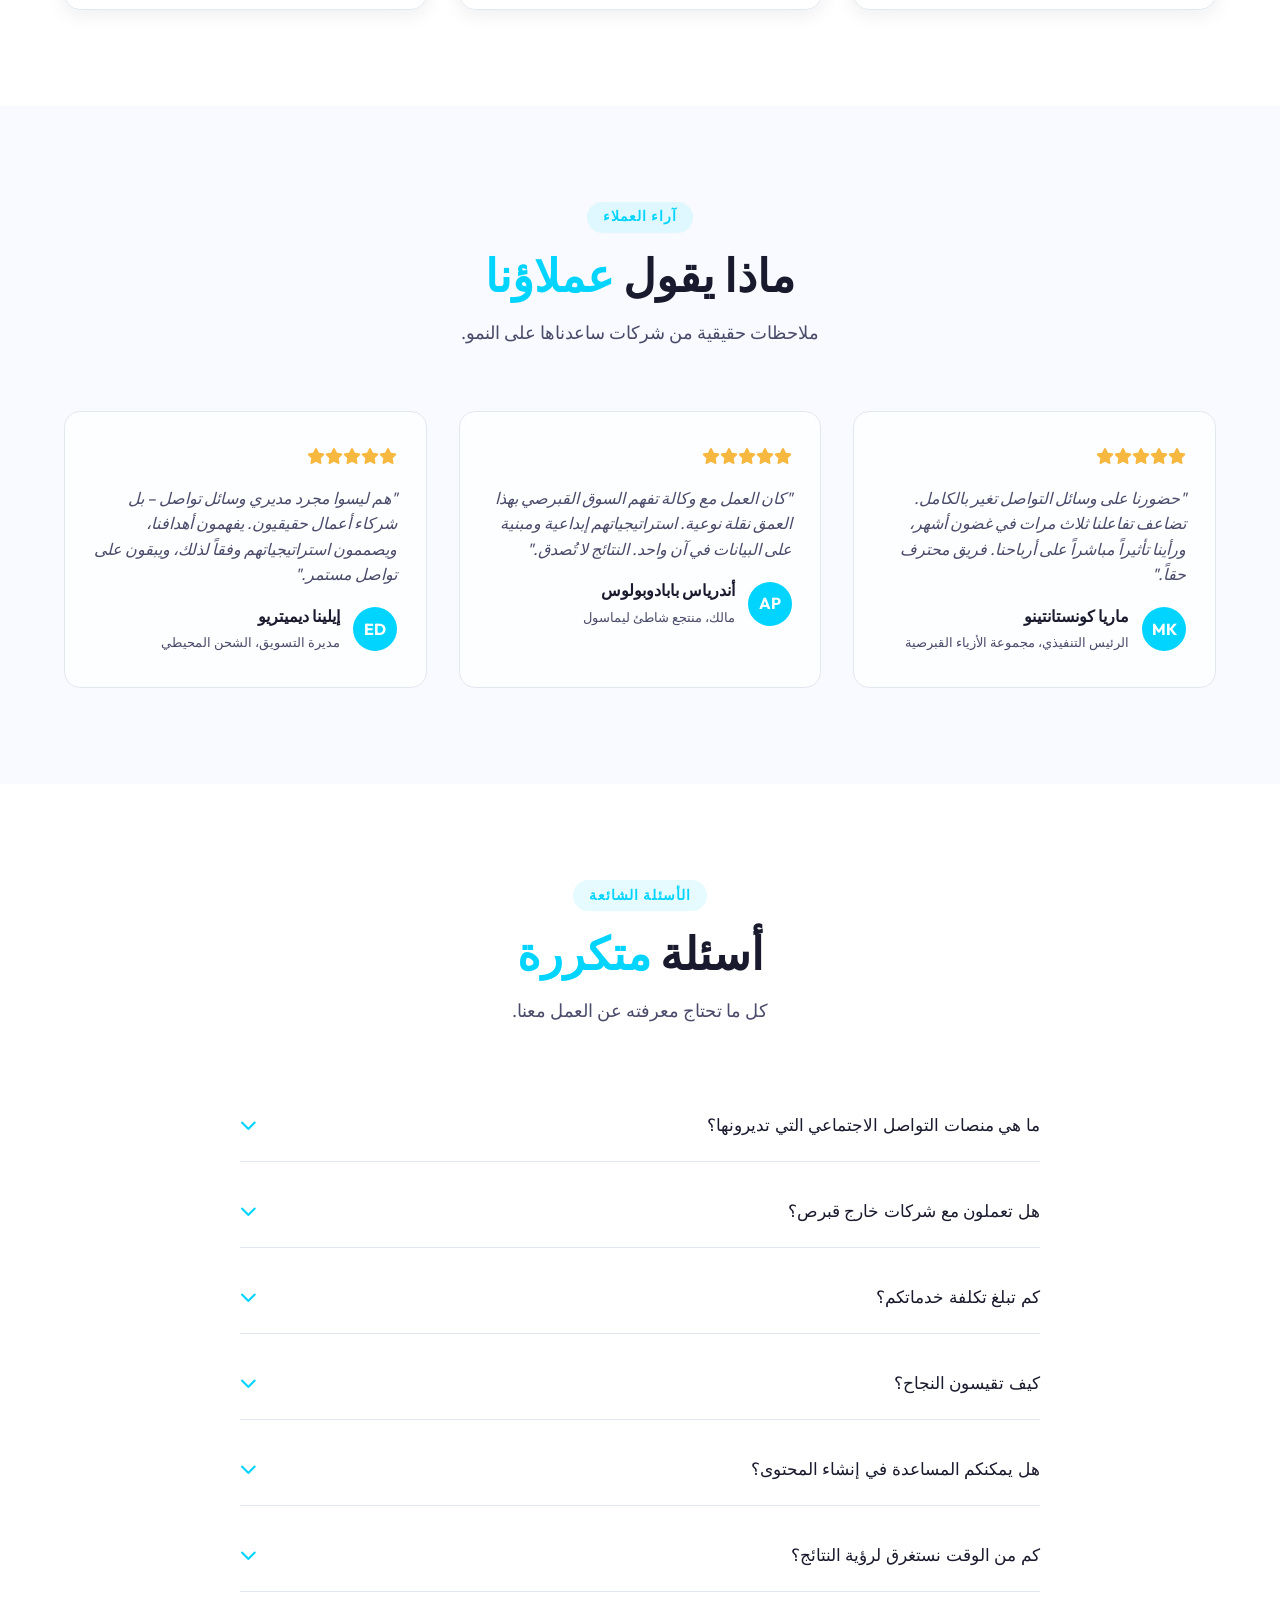
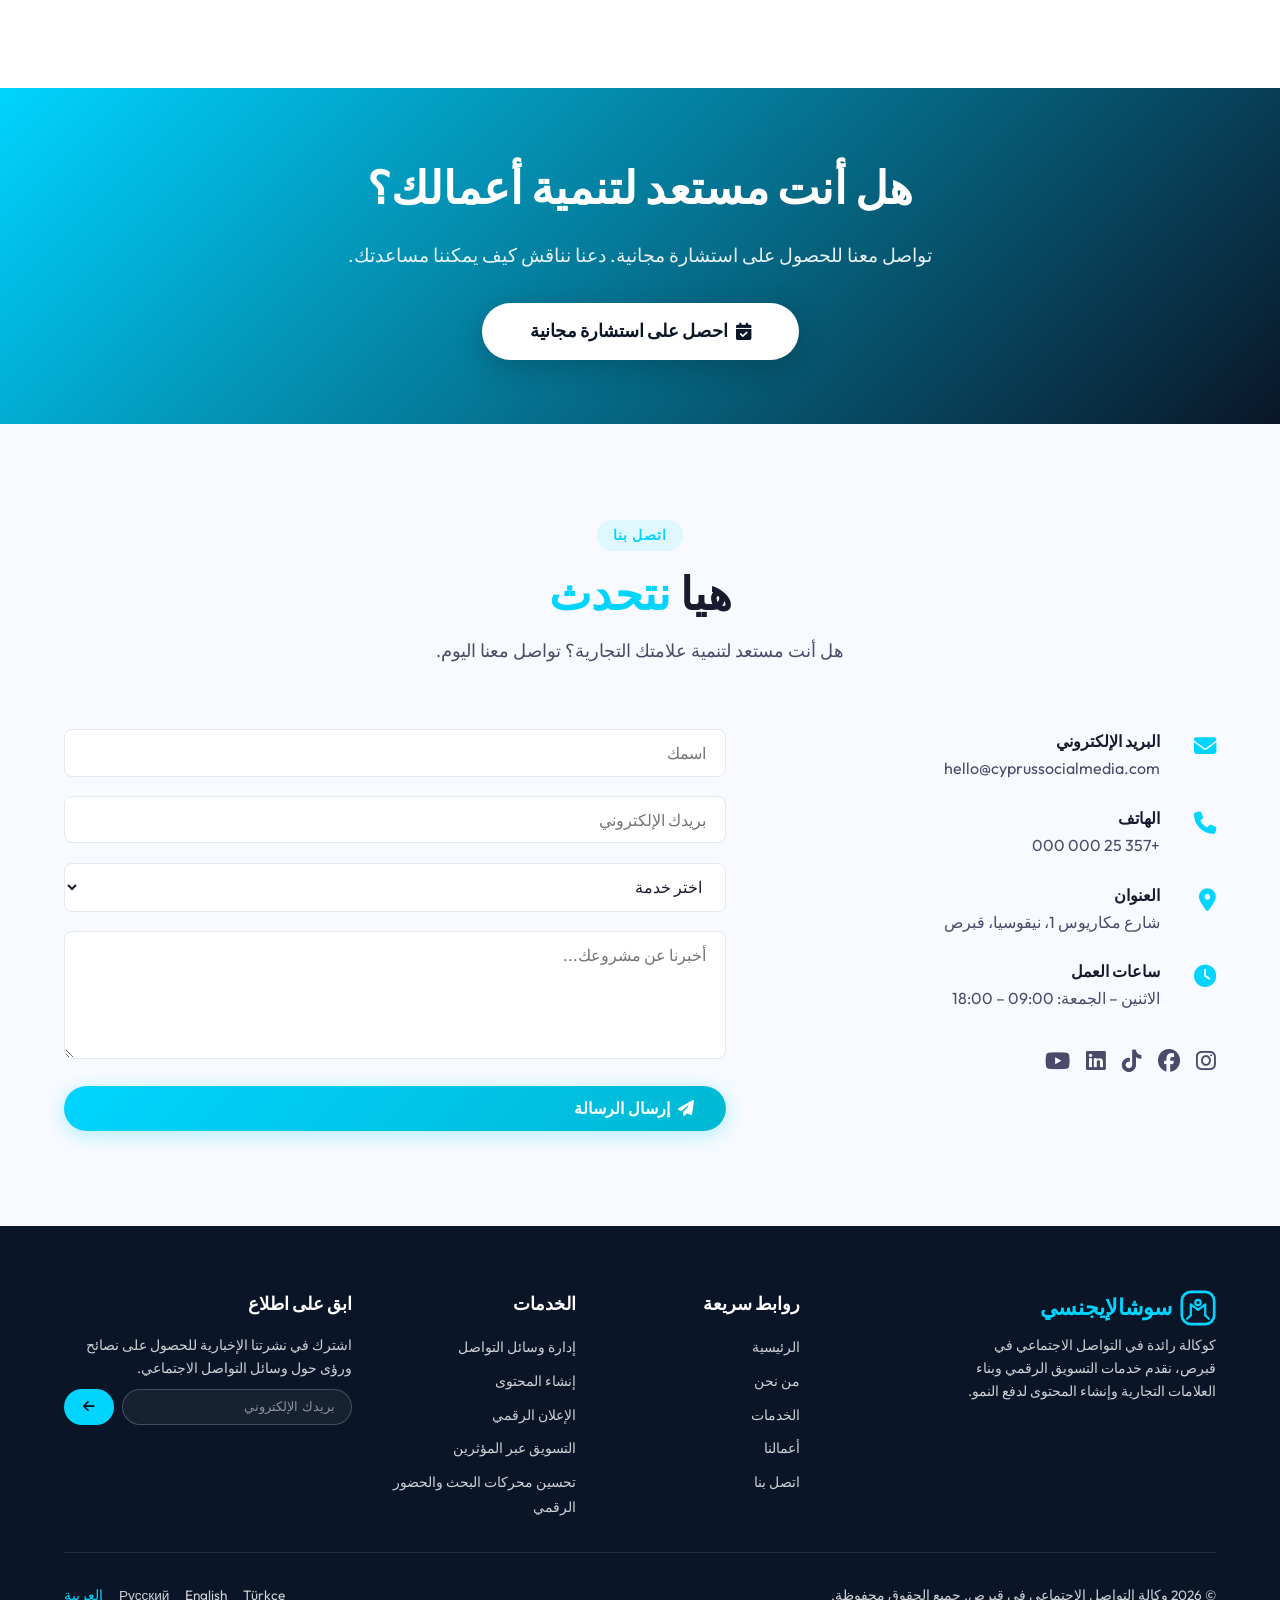
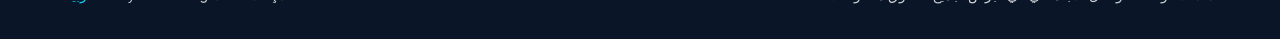
==== commit cfef7dd4: "Refactor website content and improve SEO: Updated titles, descriptions, and text across English, Tur" ====
--- a/ar/index.html
+++ b/ar/index.html
@@ -4,20 +4,20 @@
 <head>
     <meta charset="UTF-8" />
     <meta name="viewport" content="width=device-width, initial-scale=1.0" />
-    <title>وكالة التواصل الاجتماعي في قبرص | التسويق الرقمي وبناء العلامات التجارية</title>
+    <title>وكالة التواصل الاجتماعي في قبرص | التسويق الرقمي، الإدارة والإعلان</title>
     <meta name="description"
-        content="وكالة التواصل الاجتماعي الرائدة في قبرص. خدمات التسويق الرقمي، بناء العلامات التجارية، إنشاء المحتوى، وإدارة وسائل التواصل الاجتماعي. نمّ علامتك التجارية على الإنترنت." />
+        content="وكالة التواصل الاجتماعي في قبرص – إدارة احترافية لوسائل التواصل الاجتماعي، إعلانات رقمية، وبناء العلامات التجارية في قبرص. نمّ أعمالك مع حلولنا المثبتة." />
     <link rel="canonical" href="https://socialagencyseo.netlify.app/ar/" />
     <link rel="alternate" hreflang="tr" href="https://socialagencyseo.netlify.app/" />
     <link rel="alternate" hreflang="en" href="https://socialagencyseo.netlify.app/en/" />
     <link rel="alternate" hreflang="ru" href="https://socialagencyseo.netlify.app/ru/" />
     <link rel="alternate" hreflang="ar" href="https://socialagencyseo.netlify.app/ar/" />
-    <meta property="og:title" content="وكالة التواصل الاجتماعي في قبرص | التسويق الرقمي وبناء العلامات التجارية" />
+    <meta property="og:title" content="وكالة التواصل الاجتماعي في قبرص | التسويق الرقمي، الإدارة والإعلان" />
     <meta property="og:description"
-        content="وكالة التواصل الاجتماعي الرائدة في قبرص. خدمات التسويق الرقمي، بناء العلامات التجارية، إنشاء المحتوى، وإدارة وسائل التواصل الاجتماعي." />
+        content="وكالة التواصل الاجتماعي في قبرص – إدارة احترافية لوسائل التواصل الاجتماعي، إعلانات رقمية، وبناء العلامات التجارية في قبرص." />
     <meta property="og:type" content="website" />
     <meta name="robots" content="index, follow" />
-    <link rel="icon" href="/favicon.ico">
+    <link rel="icon" href="../favicon.ico">
 
     <!-- Preload critical fonts -->
     <link rel="preload" href="https://fonts.googleapis.com/css2?family=Outfit:wght@300;400;500;600;700;800&display=swap"
@@ -26,7 +26,6 @@
     <!-- Google Fonts -->
     <link rel="stylesheet"
         href="https://fonts.googleapis.com/css2?family=Outfit:wght@300;400;500;600;700;800&display=swap" />
-
 
     <!-- CRITICAL INLINED CSS -->
     <style>
@@ -42,7 +41,7 @@
         }
 
         body {
-            font-family: 'Inter', -apple-system, BlinkMacSystemFont, 'Segoe UI', Roboto, sans-serif;
+            font-family: 'Outfit', -apple-system, BlinkMacSystemFont, 'Segoe UI', Roboto, sans-serif;
             background-color: #ffffff;
             color: #1a1a2e;
             line-height: 1.6;
@@ -101,7 +100,6 @@
             color: #00d4ff;
         }
 
-        /* ✅ FIX: Removes bullet points from navbar */
         .nav-links {
             list-style: none;
             display: flex;
@@ -517,7 +515,7 @@
     <!-- ===== NAVBAR ===== -->
     <header class="navbar" id="navbar" role="navigation" aria-label="القائمة الرئيسية">
         <div class="container navbar-container">
-            <a href="/ar/" class="logo" aria-label="وكالة التواصل الاجتماعي قبرص">
+            <a href="/ar/" class="logo" aria-label="وكالة التواصل الاجتماعي في قبرص">
                 <svg width="40" height="40" viewBox="0 0 40 40" fill="none" xmlns="http://www.w3.org/2000/svg">
                     <rect x="2" y="2" width="36" height="36" rx="10" stroke="#00d4ff" stroke-width="3" />
                     <path d="M12 28V16L20 22L28 16V28" stroke="#00d4ff" stroke-width="2.5" stroke-linecap="round"
@@ -583,8 +581,8 @@
                         <span>#1 وكالة التواصل الاجتماعي في قبرص</span>
                     </div>
                     <h1>نبني <span>علامات رقمية</span> تهيمن</h1>
-                    <p>إدارة استراتيجية لوسائل التواصل الاجتماعي، إنشاء محتوى، وتسويق رقمي مصمم خصيصاً للسوق القبرصي.
-                        نحول المتابعين إلى عملاء أوفياء.</p>
+                    <p>كوكالة رائدة في التواصل الاجتماعي في قبرص، نقدم إدارة استراتيجية لوسائل التواصل الاجتماعي، إنشاء
+                        محتوى، وتسويق رقمي مصمم خصيصاً للسوق القبرصي. نحول المتابعين إلى عملاء أوفياء.</p>
                     <div class="hero-buttons">
                         <a href="#contact" class="btn btn-primary">
                             <i class="fas fa-rocket"></i> ابدأ مشروعك
@@ -661,8 +659,8 @@
                 <div class="section-header">
                     <span class="section-tag">من نحن</span>
                     <h2>شريكك في <span>النمو الرقمي</span></h2>
-                    <p>نحن وكالة خدمات متكاملة لوسائل التواصل الاجتماعي مقرها قبرص، مكرسة لمساعدة الشركات في بناء
-                        علاقات أصيلة مع جمهورها.</p>
+                    <p>نحن وكالة خدمات متكاملة لوسائل التواصل الاجتماعي مقرها قبرص، مكرسة لمساعدة الشركات في بناء علاقات
+                        أصيلة مع جمهورها.</p>
                 </div>
                 <div class="about-grid">
                     <div class="about-image">
@@ -672,15 +670,15 @@
                         </div>
                     </div>
                     <div class="about-content">
-                        <h3>لماذا التسويق عبر وسائل التواصل الاجتماعي مهم؟</h3>
-                        <p>في عالم اليوم الرقمي، يتخذ 80% من المستهلكين قرارات الشراء بناءً على تفاعلاتهم مع وسائل
-                            التواصل الاجتماعي. مع تجاوز استخدام الإنترنت في قبرص 90%، أصبح التواجد الرقمي القوي
-                            ضرورياً للشركات لتظل قادرة على المنافسة. نحن نقدم ذلك بالضبط.</p>
+                        <h3>لماذا وكالة التواصل الاجتماعي في قبرص؟</h3>
+                        <p>كوكالة رائدة في التواصل الاجتماعي في قبرص، نعلم أن 80% من المستهلكين يتخذون قرارات الشراء
+                            بناءً على تفاعلاتهم مع وسائل التواصل الاجتماعي. مع تجاوز استخدام الإنترنت في قبرص 90%، أصبح
+                            التواجد الرقمي القوي ضرورياً للشركات لتظل قادرة على المنافسة. نحن نقدم ذلك بالضبط.</p>
                         <ul class="about-features">
                             <li><i class="fas fa-check-circle"></i> <span>استراتيجيات مبنية على البيانات – نتائج
                                     حقيقية</span></li>
-                            <li><i class="fas fa-check-circle"></i> <span>محتوى متعدد اللغات (AR, EN, TR, RU) –
-                                    وصول محلي وعالمي</span></li>
+                            <li><i class="fas fa-check-circle"></i> <span>محتوى متعدد اللغات (AR, EN, TR, RU) – وصول
+                                    محلي وعالمي</span></li>
                             <li><i class="fas fa-check-circle"></i> <span>إدارة شاملة – من الاستراتيجية إلى
                                     التحليلات</span></li>
                             <li><i class="fas fa-check-circle"></i> <span>تقارير شفافة ورؤى فورية</span></li>
@@ -697,28 +695,31 @@
                 <div class="section-header">
                     <span class="section-tag">خدماتنا</span>
                     <h2>ما <span>نقدمه</span></h2>
-                    <p>حلول شاملة لوسائل التواصل الاجتماعي مصممة لرفع علامتك التجارية وتحقيق نمو حقيقي لأعمالك.</p>
+                    <p>كوكالة التواصل الاجتماعي في قبرص، نقدم حلولاً شاملة لوسائل التواصل الاجتماعي مصممة لرفع علامتك
+                        التجارية وتحقيق نمو حقيقي لأعمالك.</p>
                 </div>
                 <div class="services-grid">
                     <div class="service-card">
                         <div class="service-icon"><i class="fas fa-bullhorn"></i></div>
                         <h3>إدارة وسائل التواصل</h3>
-                        <p>إدارة احترافية عبر Instagram وFacebook وTikTok وLinkedIn وTwitter. نبني سمعة علامتك
-                            التجارية عبر تقويمات المحتوى والتفاعل اليومي واستراتيجيات النمو والتحليلات التفصيلية.</p>
+                        <p>خدمتنا لإدارة وسائل التواصل الاجتماعي في قبرص توفر إدارة احترافية عبر Instagram وFacebook
+                            وTikTok وLinkedIn وTwitter. نبني سمعة علامتك التجارية عبر تقويمات المحتوى والتفاعل اليومي
+                            واستراتيجيات النمو والتحليلات التفصيلية.</p>
                         <a href="#contact" class="service-link">اعرف المزيد <i class="fas fa-arrow-left"></i></a>
                     </div>
                     <div class="service-card">
                         <div class="service-icon"><i class="fas fa-pen-fancy"></i></div>
                         <h3>إنشاء المحتوى</h3>
-                        <p>تصوير فوتوغرافي وفيديو احترافي، ريلز، تصميم جرافيكي، وكتابة إعلانات إبداعية. نروي قصة
-                            علامتك التجارية بصرياً ونبني روابط عاطفية مع جمهورك المستهدف.</p>
+                        <p>تصوير فوتوغرافي وفيديو احترافي، ريلز، تصميم جرافيكي، وكتابة إعلانات إبداعية. نروي قصة علامتك
+                            التجارية بصرياً ونبني روابط عاطفية مع جمهورك المستهدف.</p>
                         <a href="#contact" class="service-link">اعرف المزيد <i class="fas fa-arrow-left"></i></a>
                     </div>
                     <div class="service-card">
                         <div class="service-icon"><i class="fas fa-chart-line"></i></div>
                         <h3>الإعلان الرقمي</h3>
-                        <p>حملات مستهدفة عبر Meta Ads وTikTok Ads وGoogle Ads وLinkedIn Ads. نعزز عائد الاستثمار
-                            باستراتيجيات تركز على التحويل، للوصول إلى الجمهور المناسب في قبرص.</p>
+                        <p>خدمتنا للإعلان الرقمي في قبرص تقدم حملات مستهدفة عبر Meta Ads وTikTok Ads وGoogle Ads
+                            وLinkedIn Ads. نعزز عائد الاستثمار باستراتيجيات تركز على التحويل، للوصول إلى الجمهور المناسب
+                            في قبرص.</p>
                         <a href="#contact" class="service-link">اعرف المزيد <i class="fas fa-arrow-left"></i></a>
                     </div>
                     <div class="service-card">
@@ -759,8 +760,8 @@
                     <div class="why-card">
                         <div class="why-icon"><i class="fas fa-map-pin"></i></div>
                         <h3>خبرة محلية</h3>
-                        <p>نفهم بعمق السوق القبرصي والثقافة وسلوك المستهلك. تستند استراتيجياتنا إلى الديناميكيات
-                            المحلية وتبرز علامتك التجارية.</p>
+                        <p>نفهم بعمق السوق القبرصي والثقافة وسلوك المستهلك. تستند استراتيجياتنا إلى الديناميكيات المحلية
+                            وتبرز علامتك التجارية.</p>
                     </div>
                     <div class="why-card">
                         <div class="why-icon"><i class="fas fa-language"></i></div>
@@ -771,14 +772,13 @@
                     <div class="why-card">
                         <div class="why-icon"><i class="fas fa-clock"></i></div>
                         <h3>دعم استباقي على مدار الساعة</h3>
-                        <p>فريقنا مستعد دائماً للرد. ندعم علامتك التجارية عبر جميع المناطق الزمنية، ونتدخل فوراً حتى
-                            لا تفوت أي فرصة.</p>
+                        <p>فريقنا مستعد دائماً للرد. ندعم علامتك التجارية عبر جميع المناطق الزمنية، ونتدخل فوراً حتى لا
+                            تفوت أي فرصة.</p>
                     </div>
                     <div class="why-card">
                         <div class="why-icon"><i class="fas fa-trophy"></i></div>
                         <h3>نجاح مثبت</h3>
-                        <p>رافقنا أكثر من 150 شركة في رحلة نموها. متوسط رضا العملاء لدينا 97%، ونفتخر بسجلنا
-                            الحافل.</p>
+                        <p>رافقنا أكثر من 150 شركة في رحلة نموها. متوسط رضا العملاء لدينا 97%، ونفتخر بسجلنا الحافل.</p>
                     </div>
                 </div>
             </div>
@@ -813,23 +813,23 @@
                         <div class="step-number">03</div>
                         <div class="step-content">
                             <h3>التنفيذ والإبداع</h3>
-                            <p>فريقنا الإبداعي ينتج محتوى عالي الجودة، ويدير قنواتك بنشاط، ويطلق حملات إعلانية
-                                مستهدفة بدقة.</p>
+                            <p>فريقنا الإبداعي ينتج محتوى عالي الجودة، ويدير قنواتك بنشاط، ويطلق حملات إعلانية مستهدفة
+                                بدقة.</p>
                         </div>
                     </div>
                     <div class="process-step">
                         <div class="step-number">04</div>
                         <div class="step-content">
                             <h3>التحسين والنمو</h3>
-                            <p>نراقب الأداء في الوقت الفعلي، ونحسن الاستراتيجيات باستمرار، ونتتبع نموك بتقارير
-                                شفافة.</p>
+                            <p>نراقب الأداء في الوقت الفعلي، ونحسن الاستراتيجيات باستمرار، ونتتبع نموك بتقارير شفافة.
+                            </p>
                         </div>
                     </div>
                 </div>
             </div>
         </section>
 
-        <!-- ===== أعمالنا / دراسات الحالة ===== -->
+        <!-- ===== أعمالنا ===== -->
         <section id="portfolio" class="portfolio">
             <div class="container">
                 <div class="section-header">
@@ -844,8 +844,8 @@
                             <div class="portfolio-info">
                                 <span class="portfolio-tag">التجارة الإلكترونية</span>
                                 <h3>علامة أزياء قبرصية</h3>
-                                <p><strong>زيادة المبيعات عبر الإنترنت بنسبة 300%</strong> عبر حملات Instagram
-                                    وTikTok. أكثر من 50,000 متابع جديد في 4 أشهر.</p>
+                                <p><strong>زيادة المبيعات عبر الإنترنت بنسبة 300%</strong> عبر حملات Instagram وTikTok.
+                                    أكثر من 50,000 متابع جديد في 4 أشهر.</p>
                             </div>
                         </div>
                     </div>
@@ -866,8 +866,8 @@
                             <div class="portfolio-info">
                                 <span class="portfolio-tag">الطعام والشراب</span>
                                 <h3>مجموعة مطاعم نيقوسيا</h3>
-                                <p><strong>نمو حركة الزوار بنسبة 150%</strong> عبر Instagram وGoogle Ads. أكثر من
-                                    200 تسجيل عميل جديد في 3 أشهر.</p>
+                                <p><strong>نمو حركة الزوار بنسبة 150%</strong> عبر Instagram وGoogle Ads. أكثر من 200
+                                    تسجيل عميل جديد في 3 أشهر.</p>
                             </div>
                         </div>
                     </div>
@@ -877,8 +877,8 @@
                             <div class="portfolio-info">
                                 <span class="portfolio-tag">التعليم</span>
                                 <h3>مدرسة اللغات في قبرص</h3>
-                                <p><strong>زيادة التسجيل بنسبة 200%</strong> عبر حملات اجتماعية متعددة اللغات. تم
-                                    إنشاء 320 عميلاً محتملاً مؤهلاً.</p>
+                                <p><strong>زيادة التسجيل بنسبة 200%</strong> عبر حملات اجتماعية متعددة اللغات. تم إنشاء
+                                    320 عميلاً محتملاً مؤهلاً.</p>
                             </div>
                         </div>
                     </div>
@@ -910,7 +910,7 @@
             </div>
         </section>
 
-        <!-- ===== أحدث الرؤى (معاينة المدونة) ===== -->
+        <!-- ===== أحدث الرؤى ===== -->
         <section id="insights" class="services" style="background: var(--color-bg);">
             <div class="container">
                 <div class="section-header">
@@ -929,15 +929,15 @@
                     <div class="service-card">
                         <div class="service-icon" style="font-size: 2rem;"><i class="fas fa-chart-simple"></i></div>
                         <h3>10 نصائح لتنمية حساب عملك على Instagram</h3>
-                        <p>تكتيكات مثبتة لتعزيز التفاعل وجذب متابعين جدد وزيادة المبيعات. تتضمن توصيات حول الريلز
-                            والقصص وتقويم المحتوى.</p>
+                        <p>تكتيكات مثبتة لتعزيز التفاعل وجذب متابعين جدد وزيادة المبيعات. تتضمن توصيات حول الريلز والقصص
+                            وتقويم المحتوى.</p>
                         <a href="#" class="service-link">اقرأ المزيد <i class="fas fa-arrow-left"></i></a>
                     </div>
                     <div class="service-card">
                         <div class="service-icon" style="font-size: 2rem;"><i class="fas fa-building"></i></div>
                         <h3>لماذا يحتاج كل شركة في قبرص إلى التسويق الرقمي</h3>
-                        <p>في السياحة والبيع بالتجزئة والخدمات، الوجود الرقمي أمر لا غنى عنه. ديناميكيات السوق
-                            المحلية واستراتيجيات للبقاء في صدارة المنافسة.</p>
+                        <p>في السياحة والبيع بالتجزئة والخدمات، الوجود الرقمي أمر لا غنى عنه. ديناميكيات السوق المحلية
+                            واستراتيجيات للبقاء في صدارة المنافسة.</p>
                         <a href="#" class="service-link">اقرأ المزيد <i class="fas fa-arrow-left"></i></a>
                     </div>
                 </div>
@@ -955,14 +955,11 @@
                 <div class="testimonials-grid">
                     <div class="testimonial-card">
                         <div class="testimonial-stars">
-                            <i class="fas fa-star"></i>
-                            <i class="fas fa-star"></i>
-                            <i class="fas fa-star"></i>
-                            <i class="fas fa-star"></i>
-                            <i class="fas fa-star"></i>
-                        </div>
-                        <p>"حضورنا على وسائل التواصل تغير بالكامل. تضاعف تفاعلنا ثلاث مرات في غضون أشهر، ورأينا
-                            تأثيراً مباشراً على أرباحنا. فريق محترف حقاً."</p>
+                            <i class="fas fa-star"></i><i class="fas fa-star"></i><i class="fas fa-star"></i><i
+                                class="fas fa-star"></i><i class="fas fa-star"></i>
+                        </div>
+                        <p>"حضورنا على وسائل التواصل تغير بالكامل. تضاعف تفاعلنا ثلاث مرات في غضون أشهر، ورأينا تأثيراً
+                            مباشراً على أرباحنا. فريق محترف حقاً."</p>
                         <div class="testimonial-author">
                             <div class="author-avatar">MK</div>
                             <div>
@@ -973,11 +970,8 @@
                     </div>
                     <div class="testimonial-card">
                         <div class="testimonial-stars">
-                            <i class="fas fa-star"></i>
-                            <i class="fas fa-star"></i>
-                            <i class="fas fa-star"></i>
-                            <i class="fas fa-star"></i>
-                            <i class="fas fa-star"></i>
+                            <i class="fas fa-star"></i><i class="fas fa-star"></i><i class="fas fa-star"></i><i
+                                class="fas fa-star"></i><i class="fas fa-star"></i>
                         </div>
                         <p>"كان العمل مع وكالة تفهم السوق القبرصي بهذا العمق نقلة نوعية. استراتيجياتهم إبداعية ومبنية
                             على البيانات في آن واحد. النتائج لا تُصدق."</p>
@@ -991,11 +985,8 @@
                     </div>
                     <div class="testimonial-card">
                         <div class="testimonial-stars">
-                            <i class="fas fa-star"></i>
-                            <i class="fas fa-star"></i>
-                            <i class="fas fa-star"></i>
-                            <i class="fas fa-star"></i>
-                            <i class="fas fa-star"></i>
+                            <i class="fas fa-star"></i><i class="fas fa-star"></i><i class="fas fa-star"></i><i
+                                class="fas fa-star"></i><i class="fas fa-star"></i>
                         </div>
                         <p>"هم ليسوا مجرد مديري وسائل تواصل – بل شركاء أعمال حقيقيون. يفهمون أهدافنا، ويصممون
                             استراتيجياتهم وفقاً لذلك، ويبقون على تواصل مستمر."</p>
@@ -1036,8 +1027,8 @@
                             <i class="fas fa-chevron-down"></i>
                         </button>
                         <div class="faq-answer">
-                            <p>نعم، نعمل أيضاً مع عملاء دوليين. لدى فريقنا خبرة في إدارة الحملات في أوروبا والشرق
-                                الأوسط وخارجها. نقدم دعماً متعدد اللغات واستراتيجيات موضعية.</p>
+                            <p>نعم، نعمل أيضاً مع عملاء دوليين. لدى فريقنا خبرة في إدارة الحملات في أوروبا والشرق الأوسط
+                                وخارجها. نقدم دعماً متعدد اللغات واستراتيجيات موضعية.</p>
                         </div>
                     </div>
                     <div class="faq-item">
@@ -1047,8 +1038,7 @@
                         </button>
                         <div class="faq-answer">
                             <p>نقدم حزم أسعار مرنة مصممة حسب حجم عملك وأهدافك. من خطط الإدارة الشهرية إلى الحملات
-                                القائمة على المشاريع، سنجد حلاً يناسب ميزانيتك. اتصل بنا للحصول على عرض سعر
-                                مجاني.</p>
+                                القائمة على المشاريع، سنجد حلاً يناسب ميزانيتك. اتصل بنا للحصول على عرض سعر مجاني.</p>
                         </div>
                     </div>
                     <div class="faq-item">
@@ -1057,8 +1047,8 @@
                             <i class="fas fa-chevron-down"></i>
                         </button>
                         <div class="faq-answer">
-                            <p>نتتبع مؤشرات الأداء الرئيسية بما في ذلك التفاعل والوصول والتحويلات والعائد على
-                                الاستثمار ومشاعر العلامة التجارية. نقدم تقارير شهرية تظهر تقدمك بوضوح.</p>
+                            <p>نتتبع مؤشرات الأداء الرئيسية بما في ذلك التفاعل والوصول والتحويلات والعائد على الاستثمار
+                                ومشاعر العلامة التجارية. نقدم تقارير شهرية تظهر تقدمك بوضوح.</p>
                         </div>
                     </div>
                     <div class="faq-item">
@@ -1077,8 +1067,8 @@
                             <i class="fas fa-chevron-down"></i>
                         </button>
                         <div class="faq-answer">
-                            <p>تختلف النتائج حسب أهدافك، لكن معظم العملاء يشهدون تحسينات أولية خلال 4-6 أسابيع.
-                                نركز على النمو المستدام طويل الأجل مع معالم قابلة للقياس على طول الطريق.</p>
+                            <p>تختلف النتائج حسب أهدافك، لكن معظم العملاء يشهدون تحسينات أولية خلال 4-6 أسابيع. نركز على
+                                النمو المستدام طويل الأجل مع معالم قابلة للقياس على طول الطريق.</p>
                         </div>
                     </div>
                 </div>
@@ -1090,8 +1080,8 @@
             style="padding: 4rem 0; background: linear-gradient(135deg, var(--color-secondary), var(--color-primary)); color: #fff; text-align: center;">
             <div class="container">
                 <h2 style="font-size: 2.8rem; font-weight: 800; margin-bottom: 1rem;">هل أنت مستعد لتنمية أعمالك؟</h2>
-                <p style="font-size: 1.2rem; opacity: 0.9; max-width: 600px; margin: 0 auto 2rem;">تواصل معنا للحصول
-                    على استشارة مجانية. دعنا نناقش كيف يمكننا مساعدتك.</p>
+                <p style="font-size: 1.2rem; opacity: 0.9; max-width: 600px; margin: 0 auto 2rem;">تواصل معنا للحصول على
+                    استشارة مجانية. دعنا نناقش كيف يمكننا مساعدتك.</p>
                 <a href="#contact" class="btn"
                     style="background: #fff; color: var(--color-primary); padding: 0.9rem 3rem; border-radius: 50px; font-weight: 700; font-size: 1.1rem; box-shadow: 0 8px 30px rgba(0,0,0,0.2);">
                     <i class="fas fa-calendar-check"></i> احصل على استشارة مجانية
@@ -1197,7 +1187,7 @@
                         </svg>
                         <span>سوشال<span>إيجنسي</span></span>
                     </a>
-                    <p>وكالة التواصل الاجتماعي الرائدة في قبرص، تقدم خدمات التسويق الرقمي وبناء العلامات التجارية
+                    <p>كوكالة رائدة في التواصل الاجتماعي في قبرص، نقدم خدمات التسويق الرقمي وبناء العلامات التجارية
                         وإنشاء المحتوى لدفع النمو.</p>
                 </div>
                 <div class="footer-links">
@@ -1230,7 +1220,7 @@
                 </div>
             </div>
             <div class="footer-bottom">
-                <p>&copy; 2026 وكالة التواصل الاجتماعي قبرص. جميع الحقوق محفوظة.</p>
+                <p>&copy; 2026 وكالة التواصل الاجتماعي في قبرص. جميع الحقوق محفوظة.</p>
                 <div class="footer-lang-links">
                     <a href="/" hreflang="tr">Türkçe</a>
                     <a href="/en/" hreflang="en">English</a>
